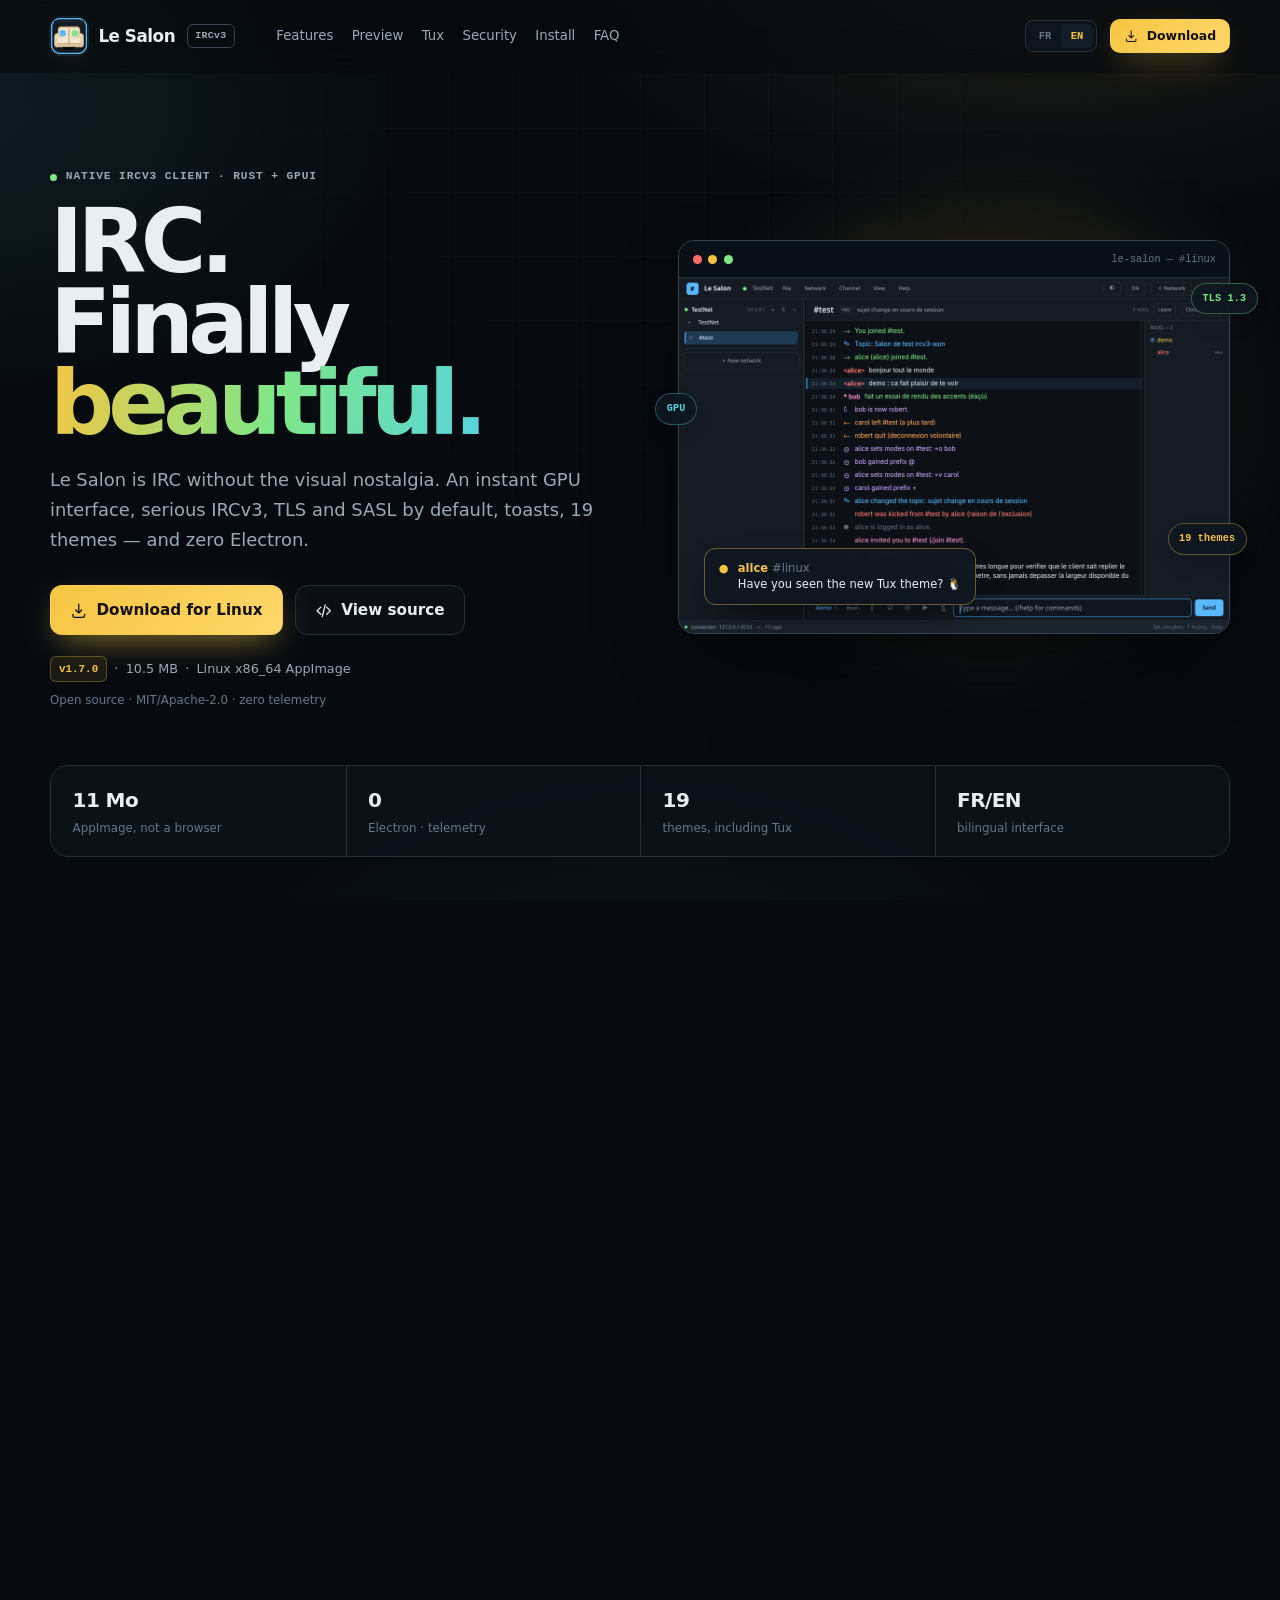
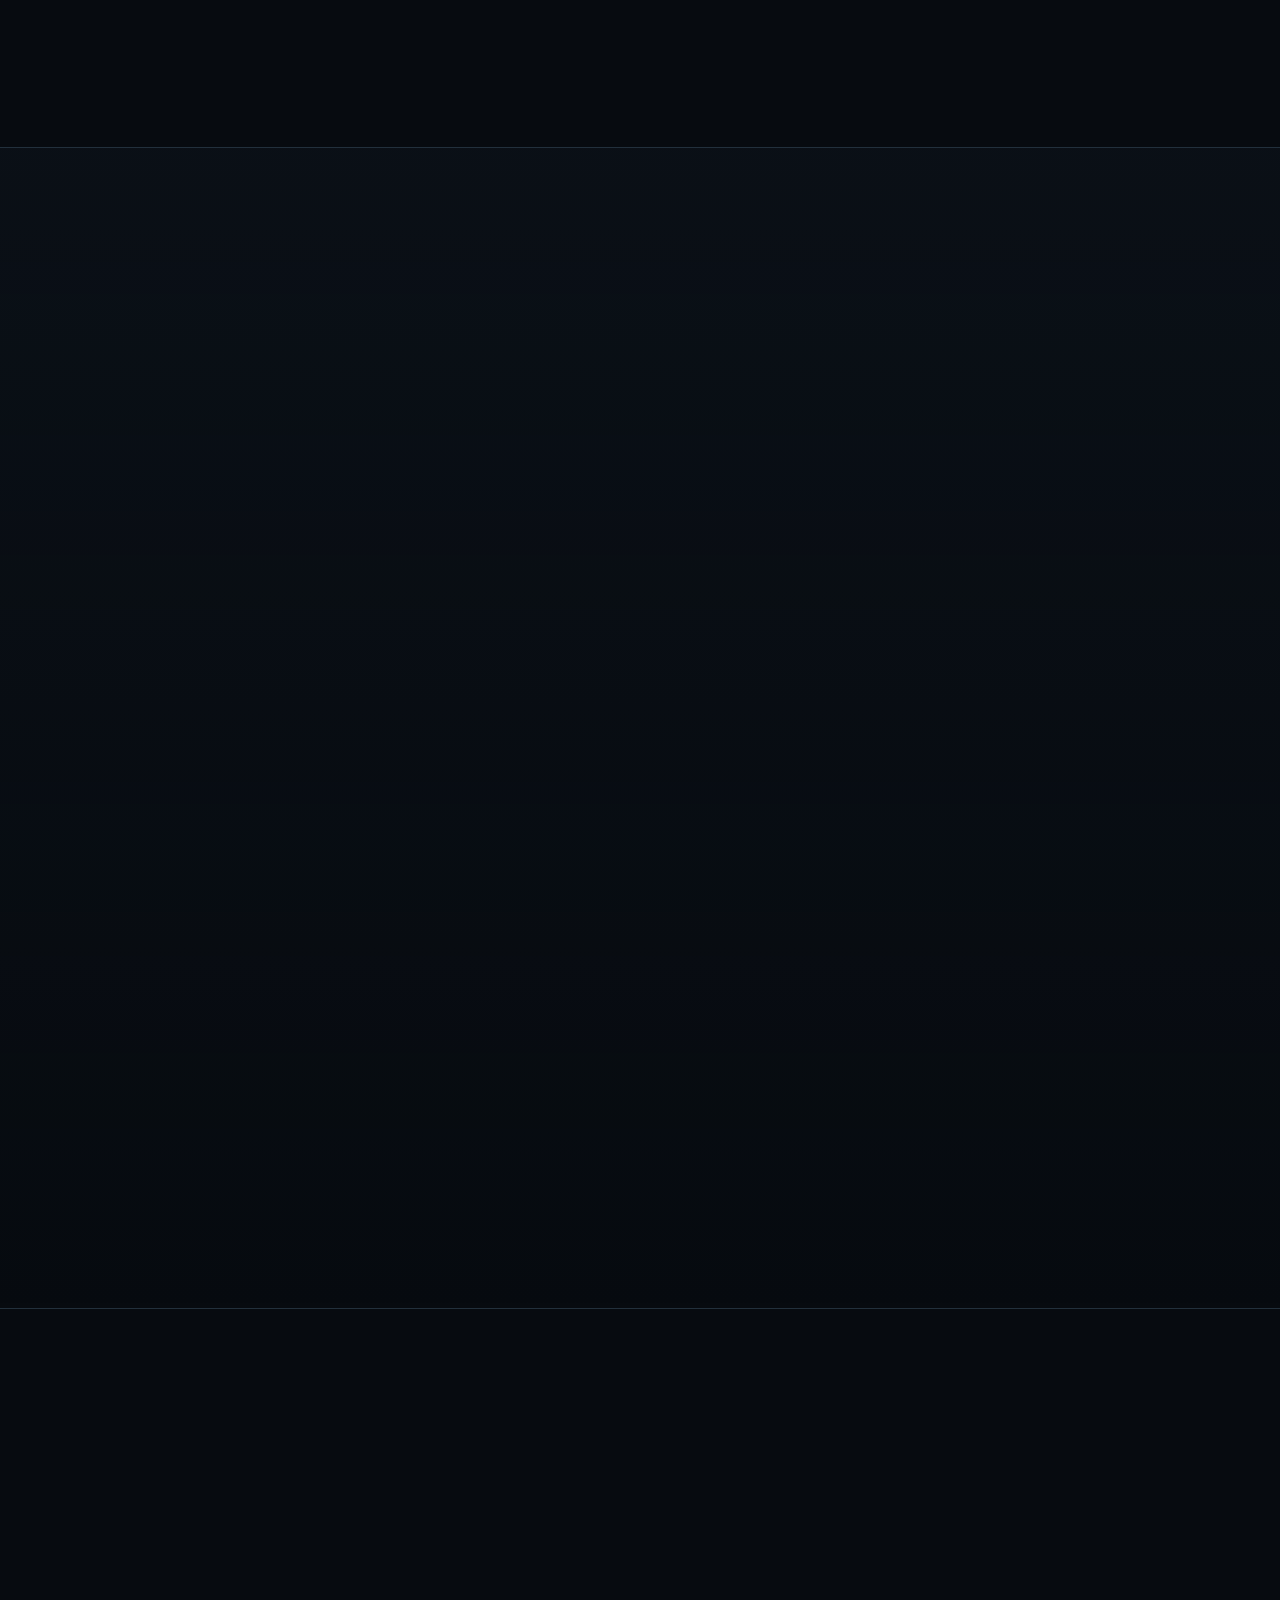
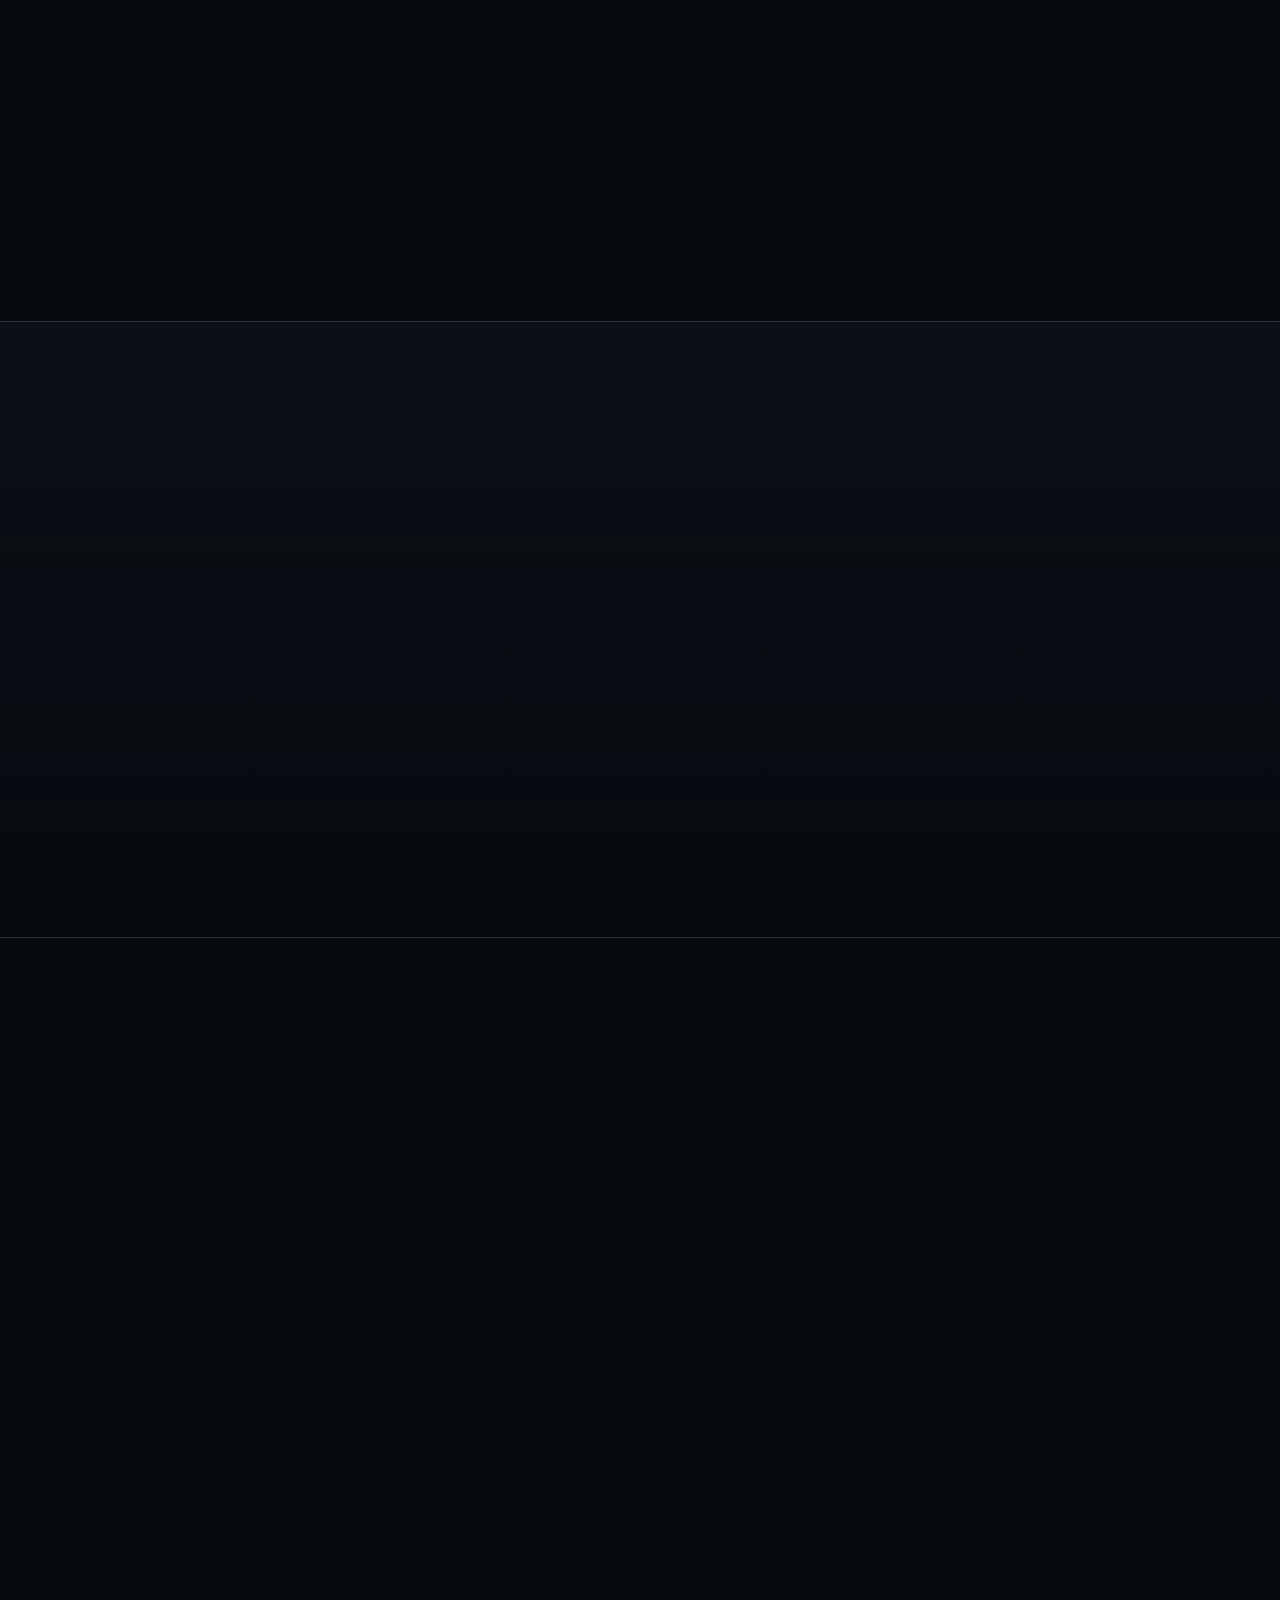
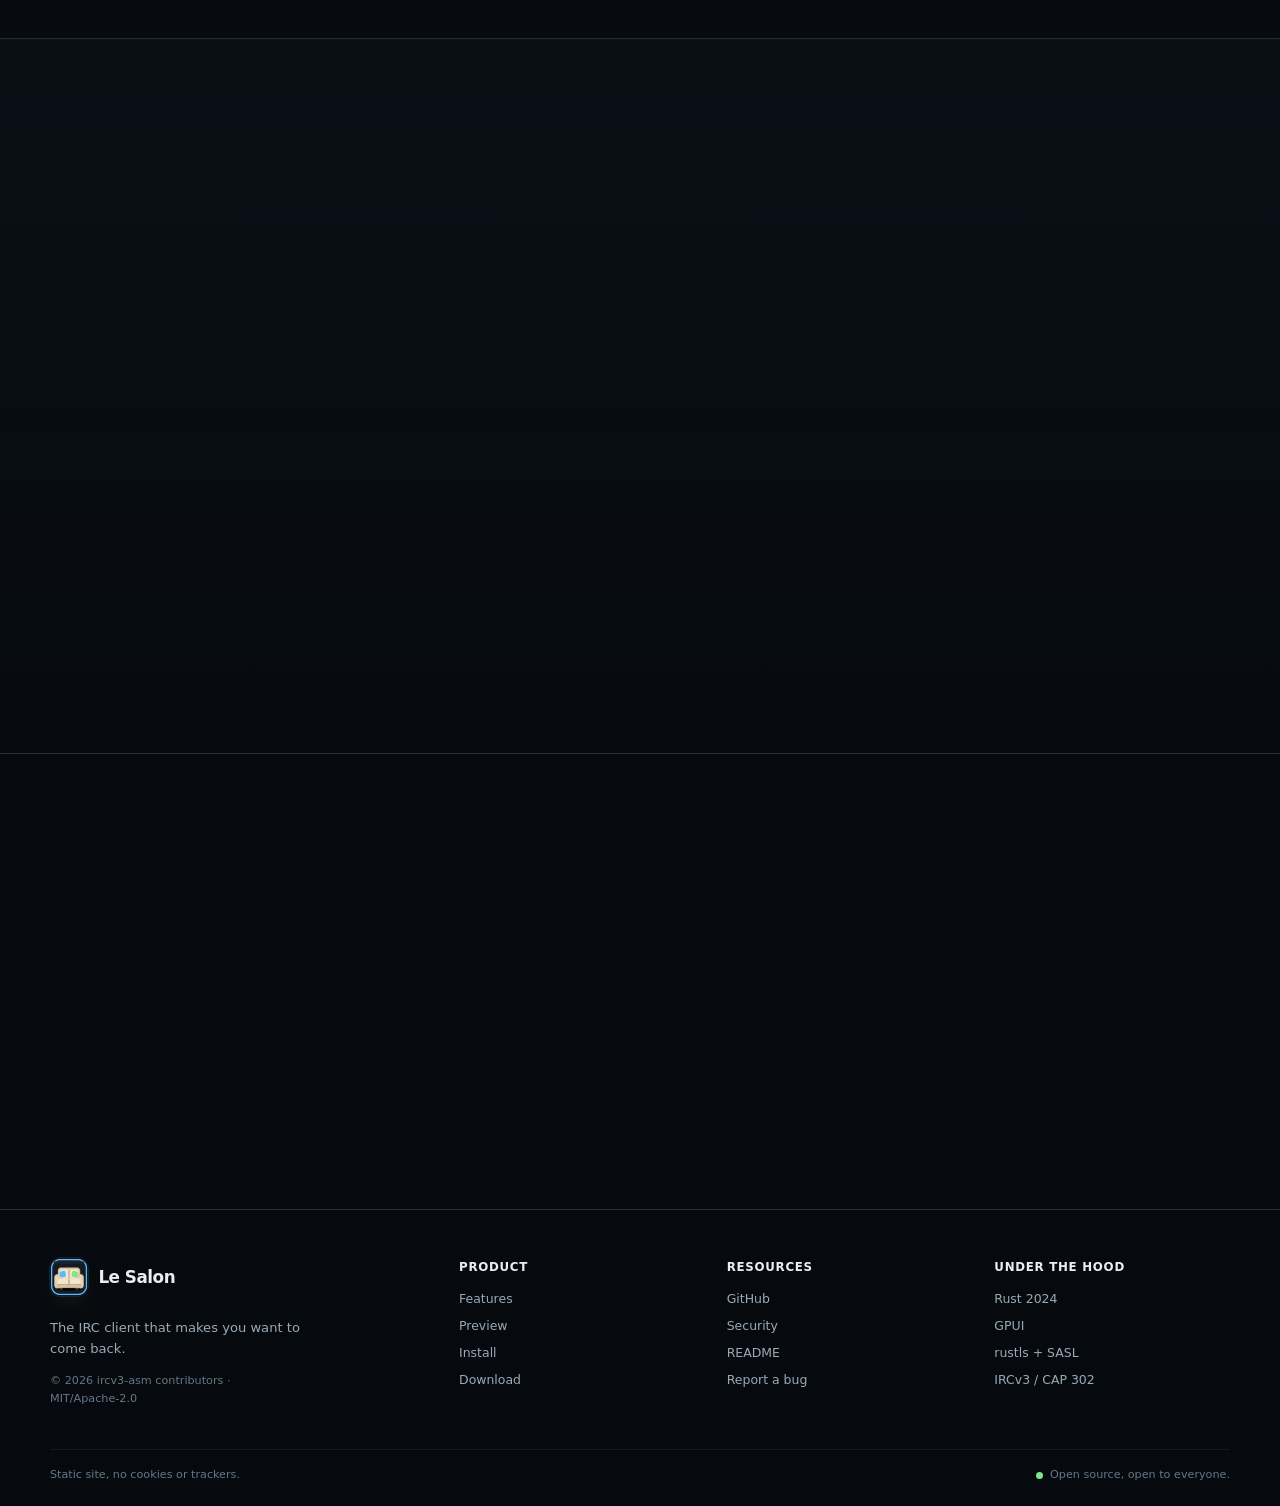
==== site/index.html @ b90cd480 "Site : politique de referrer stricte" ====
<!doctype html>
<html lang="fr" data-lang="fr">
<head>
  <meta charset="utf-8">
  <meta name="viewport" content="width=device-width, initial-scale=1">
  <meta http-equiv="Content-Security-Policy" content="default-src 'self'; img-src 'self' data:; style-src 'self'; script-src 'self'; connect-src 'self' https://api.github.com; font-src 'self'; object-src 'none'; base-uri 'self'; form-action 'none'; upgrade-insecure-requests">
  <title>Le Salon — IRC, enfin beau.</title>
  <meta name="description" content="Le Salon est un client IRCv3 natif, rapide et sécurisé : interface GPU, TLS, SASL, 19 thèmes, toasts, préférences et zéro télémétrie. Télécharge l'AppImage Linux.">
  <meta name="theme-color" content="#070b10">
  <meta name="color-scheme" content="dark">
  <meta name="referrer" content="strict-origin-when-cross-origin">
  <link rel="canonical" href="https://mrthp.github.io/Le-Salon/">
  <link rel="icon" type="image/png" href="assets/icon.png">
  <link rel="apple-touch-icon" href="assets/icon.png">

  <meta property="og:type" content="website">
  <meta property="og:url" content="https://mrthp.github.io/Le-Salon/">
  <meta property="og:title" content="Le Salon — IRC, enfin beau.">
  <meta property="og:description" content="Un client IRCv3 natif, rapide et sécurisé. Interface GPU, 19 thèmes, toasts, préférences. Linux &amp; macOS. Open source.">
  <meta property="og:image" content="https://mrthp.github.io/Le-Salon/assets/screenshot.png">
  <meta property="og:image:width" content="1180">
  <meta property="og:image:height" content="760">
  <meta name="twitter:card" content="summary_large_image">
  <meta name="twitter:title" content="Le Salon — IRC, enfin beau.">
  <meta name="twitter:description" content="Un client IRCv3 natif, rapide et sécurisé. Interface GPU, 19 thèmes, toasts, préférences. Open source.">
  <meta name="twitter:image" content="https://mrthp.github.io/Le-Salon/assets/screenshot.png">

  <link rel="stylesheet" href="assets/styles.css">
  <script src="assets/app.js" defer></script>
</head>
<body>
  <a class="skip-link" href="#main">
    <span class="lang-fr">Aller au contenu</span><span class="lang-en">Skip to content</span>
  </a>

  <svg class="svg-sprite" aria-hidden="true" focusable="false" xmlns="http://www.w3.org/2000/svg">
    <symbol id="i-download" viewBox="0 0 24 24"><path d="M12 3v12m0 0 4-4m-4 4-4-4M4 17v2a2 2 0 0 0 2 2h12a2 2 0 0 0 2-2v-2"/></symbol>
    <symbol id="i-bolt" viewBox="0 0 24 24"><path d="M13 2 4.5 13.5H11l-1 8.5 8.5-12H12l1-8Z"/></symbol>
    <symbol id="i-shield" viewBox="0 0 24 24"><path d="M12 3 20 6v6c0 4.8-3.4 8.1-8 9-4.6-.9-8-4.2-8-9V6l8-3Z"/><path d="m9 12 2 2 4-4"/></symbol>
    <symbol id="i-palette" viewBox="0 0 24 24"><path d="M12 3a9 9 0 1 0 0 18h1.2a2 2 0 0 0 0-4H12a2 2 0 0 1 0-4h4.5A4.5 4.5 0 0 0 21 8.5C21 5.5 17 3 12 3Z"/><circle cx="7.5" cy="10" r="1"/><circle cx="10" cy="7" r="1"/><circle cx="14.5" cy="7" r="1"/><circle cx="17" cy="10" r="1"/></symbol>
    <symbol id="i-bell" viewBox="0 0 24 24"><path d="M18 8a6 6 0 0 0-12 0c0 7-3 7-3 9h18c0-2-3-2-3-9ZM10 21h4"/></symbol>
    <symbol id="i-globe" viewBox="0 0 24 24"><circle cx="12" cy="12" r="9"/><path d="M3 12h18M12 3c2.4 2.5 3.6 5.5 3.6 9s-1.2 6.5-3.6 9c-2.4-2.5-3.6-5.5-3.6-9S9.6 5.5 12 3Z"/></symbol>
    <symbol id="i-clip" viewBox="0 0 24 24"><path d="m9 12 6-6a3 3 0 0 1 4 4l-8 8a5 5 0 0 1-7-7l8-8"/><path d="m8 14 6-6"/></symbol>
    <symbol id="i-calendar" viewBox="0 0 24 24"><rect x="3" y="5" width="18" height="16" rx="2"/><path d="M8 3v4M16 3v4M3 10h18M8 14h2M14 14h2M8 17h2M14 17h2"/></symbol>
    <symbol id="i-sliders" viewBox="0 0 24 24"><path d="M4 6h10M18 6h2M4 12h2M10 12h10M4 18h10M18 18h2"/><circle cx="16" cy="6" r="2"/><circle cx="8" cy="12" r="2"/><circle cx="16" cy="18" r="2"/></symbol>
    <symbol id="i-check" viewBox="0 0 24 24"><path d="m5 12 4 4 10-10"/></symbol>
    <symbol id="i-copy" viewBox="0 0 24 24"><rect x="8" y="8" width="12" height="12" rx="2"/><path d="M16 8V6a2 2 0 0 0-2-2H6a2 2 0 0 0-2 2v8a2 2 0 0 0 2 2h2"/></symbol>
    <symbol id="i-lock" viewBox="0 0 24 24"><rect x="5" y="11" width="14" height="10" rx="2"/><path d="M8 11V8a4 4 0 0 1 8 0v3"/></symbol>
    <symbol id="i-code" viewBox="0 0 24 24"><path d="m8 7-5 5 5 5M16 7l5 5-5 5M14 4l-4 16"/></symbol>
    <symbol id="i-arrow" viewBox="0 0 24 24"><path d="M5 12h14m0 0-6-6m6 6-6 6"/></symbol>
    <symbol id="i-alert" viewBox="0 0 24 24"><path d="M12 3 2.5 20h19L12 3Z"/><path d="M12 9v5M12 17h.01"/></symbol>
  </svg>

  <header class="site-header" id="site-header">
    <div class="container header-inner">
      <a class="brand" href="#top" aria-label="Le Salon">
        <img src="assets/icon.png" alt="" width="38" height="38">
        <span class="brand-name">Le Salon</span>
        <span class="brand-badge">IRCv3</span>
      </a>

      <nav class="nav" aria-label="Navigation">
        <a href="#features"><span class="lang-fr">Fonctionnalités</span><span class="lang-en">Features</span></a>
        <a href="#screenshots"><span class="lang-fr">Aperçu</span><span class="lang-en">Preview</span></a>
        <a href="#tux">Tux</a>
        <a href="#security"><span class="lang-fr">Sécurité</span><span class="lang-en">Security</span></a>
        <a href="#install"><span class="lang-fr">Installer</span><span class="lang-en">Install</span></a>
        <a href="#faq">FAQ</a>
      </nav>

      <div class="header-actions">
        <div class="lang-toggle" role="group" aria-label="Langue / Language">
          <button type="button" data-set-lang="fr" aria-pressed="true">FR</button>
          <button type="button" data-set-lang="en" aria-pressed="false">EN</button>
        </div>
        <a class="btn btn-primary btn-small" data-download href="https://github.com/MrTHP/Le-Salon/releases/latest" target="_blank" rel="noopener noreferrer">
          <svg class="icon" aria-hidden="true"><use href="#i-download"></use></svg>
          <span class="lang-fr">Télécharger</span><span class="lang-en">Download</span>
        </a>
      </div>
    </div>
  </header>

  <main id="main">
    <section class="hero" id="top">
      <div class="container hero-grid">
        <div class="hero-copy">
          <p class="eyebrow">
            <span class="pulse-dot" aria-hidden="true"></span>
            <span class="lang-fr">Client IRCv3 natif · Rust + GPUI</span>
            <span class="lang-en">Native IRCv3 client · Rust + GPUI</span>
          </p>

          <h1>
            <span class="lang-fr">IRC.<br>Enfin <span class="gradient-text">beau.</span></span>
            <span class="lang-en">IRC.<br>Finally <span class="gradient-text">beautiful.</span></span>
          </h1>

          <p class="lead">
            <span class="lang-fr">Le Salon, c'est ton IRC sans la nostalgie visuelle. Une interface GPU instantanée, IRCv3 sérieux, TLS et SASL par défaut, des toasts, 19 thèmes — et zéro Electron.</span>
            <span class="lang-en">Le Salon is IRC without the visual nostalgia. An instant GPU interface, serious IRCv3, TLS and SASL by default, toasts, 19 themes — and zero Electron.</span>
          </p>

          <div class="hero-actions">
            <a class="btn btn-primary btn-lg" data-download href="https://github.com/MrTHP/Le-Salon/releases/latest" target="_blank" rel="noopener noreferrer">
              <svg class="icon" aria-hidden="true"><use href="#i-download"></use></svg>
              <span class="lang-fr">Télécharger pour Linux</span>
              <span class="lang-en">Download for Linux</span>
            </a>
            <a class="btn btn-ghost btn-lg" href="https://github.com/MrTHP/Le-Salon" target="_blank" rel="noopener noreferrer">
              <svg class="icon" aria-hidden="true"><use href="#i-code"></use></svg>
              <span class="lang-fr">Voir le code</span><span class="lang-en">View source</span>
            </a>
          </div>

          <p class="hero-meta">
            <span class="version-chip" data-version>v1.7.0</span>
            <span aria-hidden="true">·</span>
            <span data-size>11 Mo</span>
            <span aria-hidden="true">·</span>
            <span class="lang-fr">AppImage Linux x86_64</span><span class="lang-en">Linux x86_64 AppImage</span>
          </p>
          <p class="hero-note">
            <span class="lang-fr">Open source · MIT/Apache-2.0 · zéro télémétrie</span>
            <span class="lang-en">Open source · MIT/Apache-2.0 · zero telemetry</span>
          </p>
        </div>

        <div class="hero-visual reveal">
          <div class="hero-glow" aria-hidden="true"></div>
          <div class="window">
            <div class="window-bar" aria-hidden="true">
              <span class="traffic red"></span>
              <span class="traffic yellow"></span>
              <span class="traffic green"></span>
              <span class="window-title">le-salon — #linux</span>
            </div>
            <img src="assets/screenshot.png" alt="Le Salon : journal IRC, liste des pseudos et barre de saisie" width="1180" height="760" fetchpriority="high">
            <div class="demo-toast" role="presentation">
              <span class="demo-toast-icon" aria-hidden="true">●</span>
              <div>
                <strong>alice <span class="demo-toast-channel">#linux</span></strong>
                <span class="lang-fr">Tu as vu le nouveau thème Tux ? 🐧</span>
                <span class="lang-en">Have you seen the new Tux theme? 🐧</span>
              </div>
            </div>
          </div>
          <span class="float-badge badge-tls">TLS 1.3</span>
          <span class="float-badge badge-gpu">GPU</span>
          <span class="float-badge badge-themes"><span class="lang-fr">19 thèmes</span><span class="lang-en">19 themes</span></span>
        </div>
      </div>
    </section>

    <section class="container stats reveal" aria-label="Chiffres clés">
      <div class="stat"><strong>11 Mo</strong><span class="lang-fr">AppImage, pas un navigateur</span><span class="lang-en">AppImage, not a browser</span></div>
      <div class="stat"><strong>0</strong><span class="lang-fr">Electron · télémétrie</span><span class="lang-en">Electron · telemetry</span></div>
      <div class="stat"><strong>19</strong><span class="lang-fr">thèmes, dont Tux</span><span class="lang-en">themes, including Tux</span></div>
      <div class="stat"><strong>FR/EN</strong><span class="lang-fr">interface bilingue</span><span class="lang-en">bilingual interface</span></div>
    </section>

    <section class="section" id="features">
      <div class="container">
        <div class="section-head reveal">
          <p class="eyebrow"><span class="lang-fr">Pourquoi Le Salon</span><span class="lang-en">Why Le Salon</span></p>
          <h2><span class="lang-fr">Pas juste un client.<br><span class="gradient-text">Un salon.</span></span><span class="lang-en">Not just a client.<br><span class="gradient-text">A living room.</span></span></h2>
          <p><span class="lang-fr">Tout ce qu'on attend d'un client IRC moderne, sans les compromis qui donnent envie de fermer l'onglet.</span><span class="lang-en">Everything you expect from a modern IRC client, without the compromises that make you close the tab.</span></p>
        </div>

        <div class="features">
          <article class="feature-card reveal">
            <div class="feature-icon tone-yellow"><svg class="icon" aria-hidden="true"><use href="#i-bolt"></use></svg></div>
            <h3><span class="lang-fr">Natif. Vraiment.</span><span class="lang-en">Native. Really.</span></h3>
            <p><span class="lang-fr">GPUI dessine l'interface sur GPU. Démarrage immédiat, 11 Mo, aucune webview à traîner.</span><span class="lang-en">GPUI draws the interface on the GPU. Instant startup, 11 MB, no webview to drag around.</span></p>
          </article>

          <article class="feature-card reveal">
            <div class="feature-icon tone-cyan"><svg class="icon" aria-hidden="true"><use href="#i-globe"></use></svg></div>
            <h3><span class="lang-fr">IRCv3, sans bricolage.</span><span class="lang-en">IRCv3, properly.</span></h3>
            <p><span class="lang-fr">CAP 302, SASL, server-time, chathistory, typing, multi-préfixes, plusieurs réseaux en parallèle.</span><span class="lang-en">CAP 302, SASL, server-time, chathistory, typing, multi-prefix, multiple networks at once.</span></p>
          </article>

          <article class="feature-card reveal feature-security">
            <div class="feature-icon tone-green"><svg class="icon" aria-hidden="true"><use href="#i-shield"></use></svg></div>
            <h3><span class="lang-fr">Sécurisé par défaut.</span><span class="lang-en">Secure by default.</span></h3>
            <p><span class="lang-fr">TLS + vérification du certificat, SASL bloqué sans TLS vérifié, secrets par réseau dans le trousseau.</span><span class="lang-en">TLS + certificate verification, SASL blocked without verified TLS, per-network secrets in the system keyring.</span></p>
          </article>

          <article class="feature-card reveal">
            <div class="feature-icon tone-pink"><svg class="icon" aria-hidden="true"><use href="#i-bell"></use></svg></div>
            <h3><span class="lang-fr">Des toasts qui préviennent.</span><span class="lang-en">Toasts that tell you.</span></h3>
            <p><span class="lang-fr">Un popup dans le coin pendant 2, 3 ou 5 secondes. Mentions et privés, ou tous les messages — au choix.</span><span class="lang-en">A corner popup for 2, 3 or 5 seconds. Mentions and DMs, or every message — your call.</span></p>
          </article>

          <article class="feature-card reveal">
            <div class="feature-icon tone-purple"><svg class="icon" aria-hidden="true"><use href="#i-palette"></use></svg></div>
            <h3><span class="lang-fr">19 thèmes, dont Tux.</span><span class="lang-en">19 themes, including Tux.</span></h3>
            <p><span class="lang-fr">Nuit, Océan, Forêt, Dracula, Nord, Gruvbox… et un thème Tux jaune bec / vert terminal.</span><span class="lang-en">Night, Ocean, Forest, Dracula, Nord, Gruvbox… and a Tux theme in beak yellow and terminal green.</span></p>
          </article>

          <article class="feature-card reveal">
            <div class="feature-icon tone-yellow"><svg class="icon" aria-hidden="true"><use href="#i-sliders"></use></svg></div>
            <h3><span class="lang-fr">Une vraie fenêtre Préférences.</span><span class="lang-en">A real Preferences window.</span></h3>
            <p><span class="lang-fr">Thème, langue, notifications, toasts, uploads. `Ctrl+P`, menu Fichier ou tray.</span><span class="lang-en">Theme, language, notifications, toasts, uploads. `Ctrl+P`, File menu or tray.</span></p>
          </article>

          <article class="feature-card reveal">
            <div class="feature-icon tone-cyan"><svg class="icon" aria-hidden="true"><use href="#i-clip"></use></svg></div>
            <h3><span class="lang-fr">Fichiers, DCC, planning.</span><span class="lang-en">Files, DCC, scheduling.</span></h3>
            <p><span class="lang-fr">DCC SEND, upload litterbox avec confirmation, messages planifiés et emojis cherchables.</span><span class="lang-en">DCC SEND, litterbox upload with confirmation, scheduled messages and searchable emojis.</span></p>
          </article>

          <article class="feature-card reveal">
            <div class="feature-icon tone-green"><svg class="icon" aria-hidden="true"><use href="#i-globe"></use></svg></div>
            <h3><span class="lang-fr">Bilingue, comme toi.</span><span class="lang-en">Bilingual, like you.</span></h3>
            <p><span class="lang-fr">Détection automatique FR/EN, bascule instantanée, messages locaux et menus traduits.</span><span class="lang-en">Automatic FR/EN detection, instant switch, translated local messages and menus.</span></p>
          </article>
        </div>
      </div>
    </section>

    <section class="section section-alt" id="screenshots">
      <div class="container">
        <div class="section-head reveal">
          <p class="eyebrow"><span class="lang-fr">Aperçu</span><span class="lang-en">Preview</span></p>
          <h2><span class="lang-fr">Le genre d'interface<br><span class="gradient-text">qu'on garde ouverte.</span></span><span class="lang-en">The kind of interface<br><span class="gradient-text">you leave open.</span></span></h2>
          <p><span class="lang-fr">Journal coloré, pseudos lisibles, liste des salons instantanée. Pas de surcharge, pas de chrome inutile.</span><span class="lang-en">Colored log, readable nicknames, instant channel list. No clutter, no useless chrome.</span></p>
        </div>

        <div class="shots">
          <figure class="shot reveal">
            <div class="shot-frame">
              <img src="assets/screenshot.png" alt="Le Salon : journal IRC avec pseudos colorés et barre de saisie" width="1180" height="760">
            </div>
            <figcaption>
              <strong><span class="lang-fr">Le journal</span><span class="lang-en">The log</span></strong>
              <span><span class="lang-fr">Formatage mIRC, mentions, sujets, modes et statut TLS.</span><span class="lang-en">mIRC formatting, mentions, topics, modes and TLS status.</span></span>
            </figcaption>
          </figure>

          <figure class="shot reveal">
            <div class="shot-frame">
              <img src="assets/channel-list.png" alt="Le Salon : fenêtre de liste des salons avec recherche" width="860" height="620">
            </div>
            <figcaption>
              <strong><span class="lang-fr">La liste des salons</span><span class="lang-en">Channel list</span></strong>
              <span><span class="lang-fr">Recherche nom/sujet, population, double-clic pour rejoindre.</span><span class="lang-en">Name/topic search, population, double-click to join.</span></span>
            </figcaption>
          </figure>
        </div>

        <div class="spotlight-grid">
          <div class="spotlight-card reveal">
            <div class="spotlight-toast" aria-hidden="true">
              <span class="demo-toast-icon">●</span>
              <div><strong>alice</strong><span class="lang-fr">Message privé · il y a 2 s</span><span class="lang-en">Private message · 2s ago</span></div>
            </div>
            <div>
              <p class="eyebrow"><span class="lang-fr">Nouveau en 1.7</span><span class="lang-en">New in 1.7</span></p>
              <h3><span class="lang-fr">Toasts discrets, contenu net.</span><span class="lang-en">Discreet toasts, clean content.</span></h3>
              <p><span class="lang-fr">Le contenu est nettoyé avant affichage, la file est bornée, et tout se désactive en un clic.</span><span class="lang-en">Content is sanitized before display, the queue is bounded, and one click disables it all.</span></p>
            </div>
          </div>

          <div class="spotlight-card reveal">
            <div class="mini-prefs" aria-hidden="true">
              <div class="mini-prefs-head"><span>Préférences</span><span class="mini-close">✕</span></div>
              <div class="mini-row"><span>Thème</span><span class="mini-swatches"><i></i><i></i><i></i><i></i></span></div>
              <div class="mini-row"><span>Toasts</span><span class="mini-toggle on"></span></div>
              <div class="mini-row"><span>Durée</span><span class="mini-pill">3 s</span></div>
              <div class="mini-row"><span>Uploads</span><span class="mini-toggle on"></span></div>
            </div>
            <div>
              <p class="eyebrow"><span class="lang-fr">Contrôle total</span><span class="lang-en">Full control</span></p>
              <h3><span class="lang-fr">Préférences, sans fouiller.</span><span class="lang-en">Preferences, without digging.</span></h3>
              <p><span class="lang-fr">Une fenêtre dédiée : thème, langue, notifications, toasts, durée, confirmation d'upload.</span><span class="lang-en">A dedicated window: theme, language, notifications, toasts, duration, upload confirmation.</span></p>
            </div>
          </div>
        </div>
      </div>
    </section>

    <section class="section" id="tux">
      <div class="container tux-grid">
        <div class="tux-copy reveal">
          <p class="eyebrow"><span class="lang-fr">Nouveau thème</span><span class="lang-en">New theme</span></p>
          <h2><span class="lang-fr">Un thème pour les gens<br><span class="gradient-text">qui vivent dans un terminal.</span></span><span class="lang-en">A theme for people<br><span class="gradient-text">who live in a terminal.</span></span></h2>
          <p><span class="lang-fr">Tux mélange le noir profond, le jaune du bec, le vert du terminal et un cyan discret. Le genre de palette qui donne envie de laisser Le Salon ouvert toute la journée.</span><span class="lang-en">Tux blends deep black, beak yellow, terminal green and a quiet cyan. The kind of palette that makes you want to leave Le Salon open all day.</span></p>

          <div class="swatches" aria-label="Palette Tux">
            <span class="swatch swatch-bg"></span>
            <span class="swatch swatch-panel"></span>
            <span class="swatch swatch-yellow"></span>
            <span class="swatch swatch-green"></span>
            <span class="swatch swatch-cyan"></span>
            <span class="swatch swatch-pink"></span>
          </div>

          <a class="text-link" href="https://github.com/MrTHP/Le-Salon/releases/latest" target="_blank" rel="noopener noreferrer">
            <span class="lang-fr">Essayer Le Salon</span><span class="lang-en">Try Le Salon</span>
            <svg class="icon" aria-hidden="true"><use href="#i-arrow"></use></svg>
          </a>
        </div>

        <div class="terminal-wrap reveal">
          <div class="terminal">
            <div class="terminal-bar" aria-hidden="true">
              <span class="traffic red"></span>
              <span class="traffic yellow"></span>
              <span class="traffic green"></span>
              <span class="terminal-title">tux@le-salon:~</span>
            </div>
            <div class="terminal-body" aria-hidden="true">
              <p><span class="prompt">$</span> whoami</p>
              <p class="out">tux</p>
              <p><span class="prompt">$</span> le-salon --theme tux</p>
              <p class="ok">✓ 19 palettes chargées</p>
              <p class="ok">✓ TLS + SASL prêts</p>
              <p class="ok">✓ toasts activés</p>
              <p><span class="prompt">$</span> <span class="cursor"></span></p>
            </div>
          </div>
          <div class="terminal-caption">
            <span class="lang-fr">Une palette, pas un skin.</span>
            <span class="lang-en">A palette, not a skin.</span>
          </div>
        </div>
      </div>
    </section>

    <section class="section section-alt" id="security">
      <div class="container">
        <div class="security-card reveal">
          <div class="security-copy">
            <p class="eyebrow"><span class="lang-fr">Sécurité</span><span class="lang-en">Security</span></p>
            <h2><span class="lang-fr">La sécurité n'est pas<br><span class="gradient-text">une option dans un menu.</span></span><span class="lang-en">Security is not<br><span class="gradient-text">a menu option.</span></span></h2>
            <p><span class="lang-fr">Les protections essentielles sont actives par défaut. Les réglages dangereux sont visibles, expliqués, et ne se cachent pas.</span><span class="lang-en">Essential protections are on by default. Dangerous settings are visible, explained, and never hidden.</span></p>
            <div class="security-pills">
              <span class="pill"><svg class="icon" aria-hidden="true"><use href="#i-lock"></use></svg> TLS + vérif.</span>
              <span class="pill"><svg class="icon" aria-hidden="true"><use href="#i-shield"></use></svg> SASL verrouillé</span>
              <span class="pill"><svg class="icon" aria-hidden="true"><use href="#i-check"></use></svg> 0600 / 0700</span>
            </div>
            <a class="text-link" href="https://github.com/MrTHP/Le-Salon/blob/main/SECURITY.md" target="_blank" rel="noopener noreferrer">
              <span class="lang-fr">Lire SECURITY.md</span><span class="lang-en">Read SECURITY.md</span>
              <svg class="icon" aria-hidden="true"><use href="#i-arrow"></use></svg>
            </a>
          </div>

          <ul class="security-list">
            <li><svg class="icon check" aria-hidden="true"><use href="#i-check"></use></svg><span><strong><span class="lang-fr">TLS rustls</span><span class="lang-en">rustls TLS</span></strong><span class="lang-fr">Vérification du certificat activée par défaut.</span><span class="lang-en">Certificate verification enabled by default.</span></span></li>
            <li><svg class="icon check" aria-hidden="true"><use href="#i-check"></use></svg><span><strong><span class="lang-fr">SASL exigeant</span><span class="lang-en">Strict SASL</span></strong><span class="lang-fr">Pas de SASL sans TLS vérifié. Le mot de passe ne part jamais en clair.</span><span class="lang-en">No SASL without verified TLS. The password never leaves in clear text.</span></span></li>
            <li><svg class="icon check" aria-hidden="true"><use href="#i-check"></use></svg><span><strong><span class="lang-fr">Secrets par réseau</span><span class="lang-en">Per-network secrets</span></strong><span class="lang-fr">Trousseau système, indexé par (hôte, compte), repli 0600.</span><span class="lang-en">System keyring, indexed by (host, account), 0600 fallback.</span></span></li>
            <li><svg class="icon check" aria-hidden="true"><use href="#i-check"></use></svg><span><strong><span class="lang-fr">Zéro télémétrie</span><span class="lang-en">Zero telemetry</span></strong><span class="lang-fr">Pas de trackers, pas de requêtes cachées. Le site non plus.</span><span class="lang-en">No trackers, no hidden requests. Neither does this site.</span></span></li>
            <li><svg class="icon check" aria-hidden="true"><use href="#i-check"></use></svg><span><strong><span class="lang-fr">Audité en CI</span><span class="lang-en">Audited in CI</span></strong><span class="lang-fr">cargo audit et fmt à chaque build.</span><span class="lang-en">cargo audit and fmt on every build.</span></span></li>
            <li><svg class="icon check" aria-hidden="true"><use href="#i-check"></use></svg><span><strong><span class="lang-fr">Rust safe</span><span class="lang-en">Safe Rust</span></strong><span class="lang-fr">Pas de FFI maison, pas de shell avec des données IRC.</span><span class="lang-en">No custom FFI, no shell with IRC data.</span></span></li>
          </ul>
        </div>
      </div>
    </section>

    <section class="section" id="install">
      <div class="container">
        <div class="install-card reveal">
          <div class="install-copy">
            <p class="eyebrow"><span class="lang-fr">Installation</span><span class="lang-en">Install</span></p>
            <h2><span class="lang-fr">Trois commandes.<br><span class="gradient-text">Pas d'installateur.</span></span><span class="lang-en">Three commands.<br><span class="gradient-text">No installer.</span></span></h2>
            <p><span class="lang-fr">Télécharge l'AppImage, rends-la exécutable, lance-la. C'est tout. Pas de compte, pas de daemon, pas de dossier caché.</span><span class="lang-en">Download the AppImage, make it executable, run it. That's it. No account, no daemon, no hidden folder.</span></p>

            <div class="install-actions">
              <a class="btn btn-primary btn-lg" data-download href="https://github.com/MrTHP/Le-Salon/releases/latest" target="_blank" rel="noopener noreferrer">
                <svg class="icon" aria-hidden="true"><use href="#i-download"></use></svg>
                <span class="lang-fr">Télécharger l'AppImage</span><span class="lang-en">Download the AppImage</span>
              </a>
              <a class="btn btn-ghost" href="https://github.com/MrTHP/Le-Salon/actions/workflows/build.yml" target="_blank" rel="noopener noreferrer">
                <span class="lang-fr">Build macOS</span><span class="lang-en">macOS build</span>
              </a>
            </div>

            <p class="install-meta">
              <span class="lang-fr">Linux x86_64</span><span class="lang-en">Linux x86_64</span>
              · <span data-size>11 Mo</span>
              · <span data-version>v1.7.0</span>
            </p>

            <div class="sha-block">
              <span class="sha-label">SHA-256</span>
              <code data-sha>f664841263fe9054dd90f6d364825af1631265e423cc82c706e2ce8614767a6a</code>
            </div>
          </div>

          <div class="install-terminal">
            <div class="codebox">
              <div class="codebox-head">
                <span class="terminal-title">terminal</span>
                <button class="copy-btn" type="button" data-copy="install-command" aria-label="Copier les commandes">
                  <svg class="icon" aria-hidden="true"><use href="#i-copy"></use></svg>
                  <span class="lang-fr">Copier</span><span class="lang-en">Copy</span>
                </button>
              </div>
              <pre><code id="install-command" data-command>chmod +x Le-Salon-1.7.0-x86_64.AppImage
./Le-Salon-1.7.0-x86_64.AppImage</code></pre>
            </div>
            <p class="code-note">
              <svg class="icon" aria-hidden="true"><use href="#i-alert"></use></svg>
              <span class="lang-fr">Vérifie le SHA-256 ci-contre et télécharge uniquement depuis la page officielle des releases.</span>
              <span class="lang-en">Check the SHA-256 and only download from the official releases page.</span>
            </p>
          </div>
        </div>
      </div>
    </section>

    <section class="section section-alt" id="faq">
      <div class="container faq-wrap">
        <div class="section-head reveal">
          <p class="eyebrow">FAQ</p>
          <h2><span class="lang-fr">Les questions<br><span class="gradient-text">qu'on nous pose.</span></span><span class="lang-en">Questions<br><span class="gradient-text">we get asked.</span></span></h2>
        </div>

        <div class="faq-list">
          <details class="reveal">
            <summary><span class="lang-fr">Le Salon est-il gratuit ?</span><span class="lang-en">Is Le Salon free?</span></summary>
            <p><span class="lang-fr">Oui. Le code est sous licence MIT ou Apache-2.0. Pas de compte, pas d'abonnement, pas de version « pro » cachée.</span><span class="lang-en">Yes. The code is MIT or Apache-2.0 licensed. No account, no subscription, no hidden “pro” tier.</span></p>
          </details>
          <details class="reveal">
            <summary><span class="lang-fr">Ça marche sous Windows ?</span><span class="lang-en">Does it work on Windows?</span></summary>
            <p><span class="lang-fr">Le développement et les tests ciblent Linux et macOS. Windows n'est pas testé ; le cœur Rust est portable mais l'interface GPUI demande encore du travail côté Windows.</span><span class="lang-en">Development and testing target Linux and macOS. Windows is not tested; the Rust core is portable but the GPUI interface still needs work on Windows.</span></p>
          </details>
          <details class="reveal">
            <summary><span class="lang-fr">Où sont stockés mes mots de passe ?</span><span class="lang-en">Where are my passwords stored?</span></summary>
            <p><span class="lang-fr">Dans le trousseau système (Secret Service, Keychain, Credential Manager), par couple hôte/compte. Sans trousseau disponible, repli dans <code>config.toml</code> en 0600, dans un dossier 0700.</span><span class="lang-en">In the system keyring (Secret Service, Keychain, Credential Manager), per host/account. Without a keyring, a 0600 <code>config.toml</code> fallback inside a 0700 directory.</span></p>
          </details>
          <details class="reveal">
            <summary><span class="lang-fr">Pourquoi une AppImage et pas un paquet ?</span><span class="lang-en">Why an AppImage instead of a package?</span></summary>
            <p><span class="lang-fr">L'AppImage est auto-portante et se lance sans installation. Les paquets distro pourront venir plus tard ; en attendant, tu peux aussi compiler avec Cargo.</span><span class="lang-en">The AppImage is self-contained and runs without installation. Distro packages may come later; meanwhile you can also build with Cargo.</span></p>
          </details>
          <details class="reveal">
            <summary><span class="lang-fr">Est-ce que Le Salon corrige les failles du serveur IRC ?</span><span class="lang-en">Does Le Salon fix IRC server vulnerabilities?</span></summary>
            <p><span class="lang-fr">Non : les CVE d'UnrealIRCd ou d'autres serveurs concernent le serveur, pas le client. Le Salon peut te déconnecter si le serveur tombe, mais ne peut pas exécuter de code à sa place. Utilise un serveur à jour et, pour ton IP, un bouncer ou un VPN.</span><span class="lang-en">No: UnrealIRCd and other server CVEs concern the server, not the client. Le Salon may disconnect if the server falls over, but it cannot execute code on its behalf. Use an up-to-date server and, for your IP, a bouncer or VPN.</span></p>
          </details>
        </div>
      </div>
    </section>

    <section class="section cta-section">
      <div class="container">
        <div class="cta-card reveal">
          <div>
            <p class="eyebrow"><span class="lang-fr">Prêt à revenir ?</span><span class="lang-en">Ready to come back?</span></p>
            <h2><span class="lang-fr">Ton prochain salon<br><span class="gradient-text">t'attend.</span></span><span class="lang-en">Your next living room<br><span class="gradient-text">is waiting.</span></span></h2>
            <p><span class="lang-fr">IRC n'a pas besoin d'être vieux jeu. Il a juste besoin d'un meilleur salon.</span><span class="lang-en">IRC doesn't have to feel old. It just needs a better living room.</span></p>
          </div>
          <div class="cta-actions">
            <a class="btn btn-primary btn-lg" data-download href="https://github.com/MrTHP/Le-Salon/releases/latest" target="_blank" rel="noopener noreferrer">
              <svg class="icon" aria-hidden="true"><use href="#i-download"></use></svg>
              <span class="lang-fr">Télécharger Le Salon</span><span class="lang-en">Download Le Salon</span>
            </a>
            <a class="btn btn-ghost" href="https://github.com/MrTHP/Le-Salon" target="_blank" rel="noopener noreferrer">
              <svg class="icon" aria-hidden="true"><use href="#i-code"></use></svg>
              GitHub
            </a>
          </div>
        </div>
      </div>
    </section>
  </main>

  <footer class="site-footer">
    <div class="container footer-grid">
      <div class="footer-brand">
        <a class="brand" href="#top" aria-label="Le Salon">
          <img src="assets/icon.png" alt="" width="42" height="42">
          <span class="brand-name">Le Salon</span>
        </a>
        <p><span class="lang-fr">Le client IRC qui donne envie de revenir.</span><span class="lang-en">The IRC client that makes you want to come back.</span></p>
        <p class="footer-fine">© <span data-year>2026</span> ircv3-asm contributors · MIT/Apache-2.0</p>
      </div>

      <div class="footer-col">
        <h3><span class="lang-fr">Produit</span><span class="lang-en">Product</span></h3>
        <a href="#features"><span class="lang-fr">Fonctionnalités</span><span class="lang-en">Features</span></a>
        <a href="#screenshots"><span class="lang-fr">Aperçu</span><span class="lang-en">Preview</span></a>
        <a href="#install"><span class="lang-fr">Installer</span><span class="lang-en">Install</span></a>
        <a href="https://github.com/MrTHP/Le-Salon/releases/latest" target="_blank" rel="noopener noreferrer"><span class="lang-fr">Télécharger</span><span class="lang-en">Download</span></a>
      </div>

      <div class="footer-col">
        <h3><span class="lang-fr">Ressources</span><span class="lang-en">Resources</span></h3>
        <a href="https://github.com/MrTHP/Le-Salon" target="_blank" rel="noopener noreferrer">GitHub</a>
        <a href="https://github.com/MrTHP/Le-Salon/blob/main/SECURITY.md" target="_blank" rel="noopener noreferrer"><span class="lang-fr">Sécurité</span><span class="lang-en">Security</span></a>
        <a href="https://github.com/MrTHP/Le-Salon/blob/main/README.md" target="_blank" rel="noopener noreferrer">README</a>
        <a href="https://github.com/MrTHP/Le-Salon/issues" target="_blank" rel="noopener noreferrer"><span class="lang-fr">Signaler un bug</span><span class="lang-en">Report a bug</span></a>
      </div>

      <div class="footer-col">
        <h3><span class="lang-fr">Technique</span><span class="lang-en">Under the hood</span></h3>
        <span>Rust 2024</span>
        <span>GPUI</span>
        <span>rustls + SASL</span>
        <span>IRCv3 / CAP 302</span>
      </div>
    </div>
    <div class="container footer-bottom">
      <span><span class="lang-fr">Site statique, sans cookies ni traqueurs.</span><span class="lang-en">Static site, no cookies or trackers.</span></span>
      <span class="footer-status"><span class="pulse-dot" aria-hidden="true"></span><span class="lang-fr">Open source, ouvert à tous.</span><span class="lang-en">Open source, open to everyone.</span></span>
    </div>
  </footer>
</body>
</html>
---- site/assets/styles.css ----
/* Le Salon — landing page
   Palette Tux : noir profond, jaune bec, vert terminal, cyan discret. */

:root {
  --bg: #070b10;
  --bg-soft: #0a1017;
  --panel: #0f1720;
  --panel-2: #131d27;
  --input: #0b1219;
  --border: #22303c;
  --border-strong: #334657;
  --text: #e8eef4;
  --muted: #9aa9b7;
  --faint: #657787;
  --accent: #f5c542;
  --accent-2: #ffd76a;
  --green: #7ee787;
  --cyan: #56d4dd;
  --pink: #ff9bce;
  --purple: #c9a0ff;
  --red: #ff6b6b;
  --on-accent: #151006;
  --radius: 18px;
  --max: 1180px;
  --header: 72px;
  --shadow: 0 30px 80px -30px rgba(0, 0, 0, 0.9);
  --mono: "JetBrains Mono", "Iosevka", "SFMono-Regular", Consolas, "Liberation Mono", monospace;
  --sans: "Noto Sans", "Inter", system-ui, -apple-system, BlinkMacSystemFont, "Segoe UI", sans-serif;
}

*,
*::before,
*::after {
  box-sizing: border-box;
}

html {
  scroll-behavior: smooth;
  scroll-padding-top: calc(var(--header) + 24px);
  -webkit-text-size-adjust: 100%;
}

body {
  margin: 0;
  min-height: 100vh;
  background: var(--bg);
  color: var(--text);
  font-family: var(--sans);
  font-size: 16px;
  line-height: 1.6;
  overflow-x: hidden;
}

body::before {
  content: "";
  position: fixed;
  inset: 0;
  z-index: -2;
  pointer-events: none;
  background:
    radial-gradient(900px 520px at 82% -10%, rgba(245, 197, 66, 0.11), transparent 60%),
    radial-gradient(760px 460px at -5% 12%, rgba(86, 212, 221, 0.09), transparent 62%),
    radial-gradient(700px 500px at 50% 120%, rgba(126, 231, 135, 0.05), transparent 65%),
    var(--bg);
}

body::after {
  content: "";
  position: fixed;
  inset: 0;
  z-index: -1;
  pointer-events: none;
  background-image:
    linear-gradient(rgba(255, 255, 255, 0.024) 1px, transparent 1px),
    linear-gradient(90deg, rgba(255, 255, 255, 0.024) 1px, transparent 1px);
  background-size: 64px 64px;
  mask-image: radial-gradient(ellipse at 50% 0%, #000 0%, transparent 72%);
  -webkit-mask-image: radial-gradient(ellipse at 50% 0%, #000 0%, transparent 72%);
}

::selection {
  background: rgba(245, 197, 66, 0.28);
  color: #fff7dc;
}

a {
  color: inherit;
  text-decoration: none;
}

img {
  max-width: 100%;
}

button {
  font: inherit;
}

svg {
  display: block;
}

.svg-sprite {
  position: absolute;
  width: 0;
  height: 0;
  overflow: hidden;
}

.icon {
  width: 1.1em;
  height: 1.1em;
  flex: none;
  fill: none;
  stroke: currentColor;
  stroke-width: 1.8;
  stroke-linecap: round;
  stroke-linejoin: round;
}

.container {
  width: min(var(--max), calc(100% - 40px));
  margin-inline: auto;
}

.skip-link {
  position: fixed;
  top: 10px;
  left: 10px;
  z-index: 100;
  padding: 0.7rem 1rem;
  border-radius: 10px;
  background: var(--accent);
  color: var(--on-accent);
  font-weight: 700;
  transform: translateY(-150%);
  transition: transform 0.2s ease;
}

.skip-link:focus {
  transform: none;
}

[data-lang="fr"] .lang-en,
[data-lang="en"] .lang-fr {
  display: none !important;
}

/* ---------------------------------- header --------------------------------- */

.site-header {
  position: sticky;
  top: 0;
  z-index: 50;
  border-bottom: 1px solid transparent;
  background: rgba(7, 11, 16, 0.62);
  backdrop-filter: blur(18px);
  -webkit-backdrop-filter: blur(18px);
  transition: background 0.25s ease, border-color 0.25s ease;
}

.site-header.scrolled {
  background: rgba(7, 11, 16, 0.9);
  border-bottom-color: var(--border);
}

.header-inner {
  height: var(--header);
  display: flex;
  align-items: center;
  gap: 1.4rem;
}

.brand {
  display: inline-flex;
  align-items: center;
  gap: 0.65rem;
  flex: none;
  font-weight: 750;
  letter-spacing: -0.03em;
}

.brand img {
  width: 38px;
  height: 38px;
  border-radius: 11px;
  box-shadow: 0 0 0 1px rgba(255, 255, 255, 0.08), 0 10px 30px -12px rgba(245, 197, 66, 0.35);
}

.brand-name {
  font-size: 1.05rem;
}

.brand-badge {
  margin-left: 0.1rem;
  padding: 0.22rem 0.45rem;
  border: 1px solid var(--border-strong);
  border-radius: 6px;
  color: var(--muted);
  font-family: var(--mono);
  font-size: 0.62rem;
  font-weight: 600;
  letter-spacing: 0.03em;
}

.nav {
  display: flex;
  align-items: center;
  gap: 1.15rem;
  margin-left: 1.2rem;
}

.nav a {
  position: relative;
  padding: 0.35rem 0;
  color: var(--muted);
  font-size: 0.83rem;
  transition: color 0.2s ease;
}

.nav a::after {
  content: "";
  position: absolute;
  left: 0;
  right: 0;
  bottom: 0;
  height: 1px;
  background: var(--accent);
  transform: scaleX(0);
  transform-origin: left;
  transition: transform 0.2s ease;
}

.nav a:hover,
.nav a:focus-visible {
  color: var(--text);
}

.nav a:hover::after,
.nav a:focus-visible::after {
  transform: scaleX(1);
}

.header-actions {
  margin-left: auto;
  display: flex;
  align-items: center;
  gap: 0.8rem;
}

.lang-toggle {
  display: inline-flex;
  align-items: center;
  padding: 0.18rem;
  border: 1px solid var(--border);
  border-radius: 8px;
  background: rgba(15, 23, 32, 0.7);
}

.lang-toggle button {
  min-width: 32px;
  padding: 0.25rem 0.35rem;
  border: 0;
  border-radius: 6px;
  background: transparent;
  color: var(--faint);
  font-family: var(--mono);
  font-size: 0.66rem;
  font-weight: 700;
  cursor: pointer;
  transition: color 0.2s ease, background 0.2s ease;
}

.lang-toggle button:hover {
  color: var(--text);
}

html[data-lang="fr"] [data-set-lang="fr"],
html[data-lang="en"] [data-set-lang="en"] {
  background: var(--panel-2);
  color: var(--accent);
}

/* ---------------------------------- buttons -------------------------------- */

.btn {
  display: inline-flex;
  align-items: center;
  justify-content: center;
  gap: 0.55rem;
  padding: 0.75rem 1rem;
  border: 1px solid transparent;
  border-radius: 10px;
  font-weight: 700;
  font-size: 0.88rem;
  line-height: 1.1;
  white-space: nowrap;
  cursor: pointer;
  transition: transform 0.2s ease, box-shadow 0.2s ease, background 0.2s ease, border-color 0.2s ease;
}

.btn .icon {
  width: 1.15em;
  height: 1.15em;
}

.btn-primary {
  background: linear-gradient(135deg, var(--accent), var(--accent-2));
  color: var(--on-accent);
  box-shadow: 0 12px 34px -12px rgba(245, 197, 66, 0.7);
}

.btn-primary:hover,
.btn-primary:focus-visible {
  transform: translateY(-2px);
  box-shadow: 0 18px 40px -14px rgba(245, 197, 66, 0.85);
}

.btn-ghost {
  border-color: var(--border);
  background: rgba(255, 255, 255, 0.025);
  color: var(--text);
}

.btn-ghost:hover,
.btn-ghost:focus-visible {
  border-color: var(--border-strong);
  background: rgba(255, 255, 255, 0.055);
  transform: translateY(-2px);
}

.btn-small {
  padding: 0.55rem 0.8rem;
  font-size: 0.78rem;
}

.btn-lg {
  padding: 0.95rem 1.2rem;
  font-size: 0.95rem;
  border-radius: 12px;
}

.text-link {
  display: inline-flex;
  align-items: center;
  gap: 0.45rem;
  margin-top: 1.2rem;
  color: var(--accent);
  font-size: 0.86rem;
  font-weight: 650;
}

.text-link .icon {
  width: 1em;
  height: 1em;
  transition: transform 0.2s ease;
}

.text-link:hover .icon {
  transform: translateX(3px);
}

/* ----------------------------------- hero ---------------------------------- */

.hero {
  position: relative;
  padding: clamp(3.6rem, 7vw, 7rem) 0 2.4rem;
}

.hero-grid {
  display: grid;
  grid-template-columns: minmax(0, 1.02fr) minmax(0, 1fr);
  gap: clamp(2rem, 5vw, 4.5rem);
  align-items: center;
}

.eyebrow {
  display: inline-flex;
  align-items: center;
  gap: 0.55rem;
  margin: 0 0 0.6rem;
  color: var(--muted);
  font-family: var(--mono);
  font-size: 0.7rem;
  font-weight: 600;
  letter-spacing: 0.08em;
  text-transform: uppercase;
}

.pulse-dot {
  width: 7px;
  height: 7px;
  border-radius: 50%;
  background: var(--green);
  box-shadow: 0 0 0 0 rgba(126, 231, 135, 0.55);
  animation: pulse 2.4s infinite;
}

.hero h1 {
  margin: 0.35rem 0 1.35rem;
  font-size: clamp(3.2rem, 7vw, 5.9rem);
  line-height: 0.9;
  letter-spacing: -0.065em;
  font-weight: 800;
}

.gradient-text {
  background: linear-gradient(100deg, var(--accent) 0%, var(--green) 52%, var(--cyan) 100%);
  -webkit-background-clip: text;
  background-clip: text;
  color: transparent;
}

.lead {
  max-width: 58ch;
  margin: 0;
  color: var(--muted);
  font-size: clamp(1rem, 1.4vw, 1.18rem);
  line-height: 1.68;
}

.hero-actions {
  display: flex;
  flex-wrap: wrap;
  gap: 0.75rem;
  margin: 1.9rem 0 1.3rem;
}

.hero-meta {
  display: flex;
  flex-wrap: wrap;
  align-items: center;
  gap: 0.45rem;
  margin: 0;
  color: var(--muted);
  font-size: 0.8rem;
}

.version-chip {
  padding: 0.22rem 0.5rem;
  border: 1px solid rgba(245, 197, 66, 0.3);
  border-radius: 6px;
  background: rgba(245, 197, 66, 0.08);
  color: var(--accent);
  font-family: var(--mono);
  font-size: 0.68rem;
  font-weight: 700;
}

.hero-note {
  margin: 0.55rem 0 0;
  color: var(--faint);
  font-size: 0.74rem;
}

.hero-visual {
  position: relative;
  min-width: 0;
}

.hero-glow {
  position: absolute;
  inset: -12% -15%;
  z-index: 0;
  pointer-events: none;
  background: radial-gradient(circle at 55% 45%, rgba(245, 197, 66, 0.22), transparent 62%);
  filter: blur(34px);
}

.window {
  position: relative;
  z-index: 1;
  overflow: hidden;
  border: 1px solid var(--border-strong);
  border-radius: 16px;
  background: var(--panel);
  box-shadow: var(--shadow), 0 0 0 1px rgba(255, 255, 255, 0.03) inset;
  transform: perspective(1400px) rotateY(-4deg) rotateX(1deg);
  transition: transform 0.5s ease;
}

.hero-visual:hover .window {
  transform: perspective(1400px) rotateY(0deg) rotateX(0deg);
}

.window-bar {
  display: flex;
  align-items: center;
  gap: 0.42rem;
  padding: 0.62rem 0.85rem;
  border-bottom: 1px solid var(--border);
  background: #0a1017;
}

.traffic {
  width: 9px;
  height: 9px;
  border-radius: 50%;
  background: var(--faint);
}

.traffic.red { background: #ff6b6b; }
.traffic.yellow { background: #f5c542; }
.traffic.green { background: #7ee787; }

.window-title {
  margin-left: auto;
  color: var(--faint);
  font-family: var(--mono);
  font-size: 0.64rem;
}

.window img {
  display: block;
  width: 100%;
  height: auto;
}

.demo-toast {
  position: absolute;
  left: 4.5%;
  bottom: 7%;
  display: flex;
  align-items: flex-start;
  gap: 0.6rem;
  max-width: 78%;
  padding: 0.7rem 0.85rem;
  border: 1px solid rgba(245, 197, 66, 0.4);
  border-radius: 12px;
  background: rgba(15, 23, 32, 0.94);
  box-shadow: 0 18px 40px -16px rgba(0, 0, 0, 0.9);
  backdrop-filter: blur(12px);
  -webkit-backdrop-filter: blur(12px);
  font-size: 0.72rem;
  line-height: 1.45;
  animation: float-soft 6s 2s ease-in-out infinite;
}

.demo-toast-icon {
  color: var(--accent);
  font-size: 0.7rem;
  line-height: 1.6;
}

.demo-toast strong {
  display: block;
  color: var(--accent);
  font-size: 0.72rem;
  font-weight: 700;
}

.demo-toast-channel {
  color: var(--faint);
  font-weight: 500;
}

.demo-toast div > span {
  display: block;
  color: var(--text);
}

.float-badge {
  position: absolute;
  z-index: 2;
  padding: 0.42rem 0.65rem;
  border: 1px solid var(--border-strong);
  border-radius: 999px;
  background: rgba(15, 23, 32, 0.86);
  color: var(--muted);
  font-family: var(--mono);
  font-size: 0.63rem;
  font-weight: 600;
  letter-spacing: 0.02em;
  backdrop-filter: blur(10px);
  -webkit-backdrop-filter: blur(10px);
  box-shadow: 0 10px 26px -14px rgba(0, 0, 0, 0.8);
  animation: float-soft 6s ease-in-out infinite;
}

.badge-tls { top: 11%; right: -5%; color: var(--green); border-color: rgba(126, 231, 135, 0.35); }
.badge-gpu { top: 39%; left: -4%; color: var(--cyan); border-color: rgba(86, 212, 221, 0.35); animation-delay: 1.4s; }
.badge-themes { right: -3%; bottom: 20%; color: var(--accent); border-color: rgba(245, 197, 66, 0.35); animation-delay: 2.6s; }

/* ----------------------------------- stats ---------------------------------- */

.stats {
  display: grid;
  grid-template-columns: repeat(4, 1fr);
  margin-top: 1rem;
  overflow: hidden;
  border: 1px solid var(--border);
  border-radius: var(--radius);
  background: rgba(15, 23, 32, 0.52);
}

.stat {
  display: flex;
  flex-direction: column;
  gap: 0.2rem;
  padding: 1.15rem 1.35rem;
  border-left: 1px solid var(--border);
}

.stat:first-child {
  border-left: 0;
}

.stat strong {
  color: var(--text);
  font-size: 1.25rem;
  letter-spacing: -0.03em;
}

.stat span {
  color: var(--faint);
  font-size: 0.74rem;
}

/* ---------------------------------- sections -------------------------------- */

.section {
  position: relative;
  padding: clamp(4.5rem, 8vw, 7rem) 0;
}

.section-alt {
  border-block: 1px solid var(--border);
  background: linear-gradient(180deg, rgba(15, 23, 32, 0.42), rgba(7, 11, 16, 0));
}

.section-head {
  max-width: 740px;
  margin-bottom: 2.6rem;
}

.section h2 {
  margin: 0.35rem 0 1rem;
  font-size: clamp(2rem, 4.1vw, 3.5rem);
  line-height: 1.02;
  letter-spacing: -0.055em;
  font-weight: 800;
}

.section-head p,
.section > .container > p {
  color: var(--muted);
  line-height: 1.68;
}

/* --------------------------------- features --------------------------------- */

.features {
  display: grid;
  grid-template-columns: repeat(4, 1fr);
  gap: 0.9rem;
}

.feature-card {
  position: relative;
  overflow: hidden;
  padding: 1.35rem;
  border: 1px solid var(--border);
  border-radius: 16px;
  background: linear-gradient(180deg, rgba(19, 29, 39, 0.82), rgba(15, 23, 32, 0.62));
  transition: transform 0.25s ease, border-color 0.25s ease, background 0.25s ease;
}

.feature-card::after {
  content: "";
  position: absolute;
  inset: -40% 40% 60% -40%;
  background: radial-gradient(circle, rgba(245, 197, 66, 0.08), transparent 65%);
  opacity: 0;
  transition: opacity 0.25s ease;
  pointer-events: none;
}

.feature-card:hover {
  transform: translateY(-4px);
  border-color: var(--border-strong);
  background: linear-gradient(180deg, rgba(23, 35, 47, 0.9), rgba(15, 23, 32, 0.7));
}

.feature-card:hover::after {
  opacity: 1;
}

.feature-security {
  border-color: rgba(126, 231, 135, 0.22);
}

.feature-icon {
  display: grid;
  place-items: center;
  width: 42px;
  height: 42px;
  margin-bottom: 0.95rem;
  border-radius: 12px;
  border: 1px solid transparent;
}

.feature-icon .icon {
  width: 20px;
  height: 20px;
}

.tone-yellow { background: rgba(245, 197, 66, 0.1); border-color: rgba(245, 197, 66, 0.22); color: var(--accent); }
.tone-green { background: rgba(126, 231, 135, 0.09); border-color: rgba(126, 231, 135, 0.2); color: var(--green); }
.tone-cyan { background: rgba(86, 212, 221, 0.09); border-color: rgba(86, 212, 221, 0.2); color: var(--cyan); }
.tone-pink { background: rgba(255, 155, 206, 0.09); border-color: rgba(255, 155, 206, 0.2); color: var(--pink); }
.tone-purple { background: rgba(201, 160, 255, 0.09); border-color: rgba(201, 160, 255, 0.2); color: var(--purple); }

.feature-card h3 {
  margin: 0 0 0.45rem;
  font-size: 0.98rem;
  letter-spacing: -0.02em;
}

.feature-card p {
  margin: 0;
  color: var(--muted);
  font-size: 0.82rem;
  line-height: 1.55;
}

/* -------------------------------- screenshots ------------------------------- */

.shots {
  display: grid;
  grid-template-columns: 1.18fr 0.82fr;
  gap: 1rem;
  align-items: start;
}

.shot {
  margin: 0;
}

.shot-frame {
  overflow: hidden;
  border: 1px solid var(--border);
  border-radius: 16px;
  background: var(--panel);
  box-shadow: 0 24px 60px -30px rgba(0, 0, 0, 0.9);
  transition: transform 0.3s ease, border-color 0.3s ease;
}

.shot:hover .shot-frame {
  transform: translateY(-3px);
  border-color: var(--border-strong);
}

.shot-frame img {
  display: block;
  width: 100%;
  height: auto;
}

.shot figcaption {
  display: flex;
  flex-direction: column;
  gap: 0.15rem;
  padding: 0.8rem 0.2rem 0;
  font-size: 0.78rem;
  color: var(--muted);
}

.shot figcaption strong {
  color: var(--text);
  font-size: 0.84rem;
}

.spotlight-grid {
  display: grid;
  grid-template-columns: 1fr 1fr;
  gap: 1rem;
  margin-top: 1rem;
}

.spotlight-card {
  display: grid;
  grid-template-columns: 190px minmax(0, 1fr);
  gap: 1.2rem;
  align-items: center;
  padding: 1.2rem;
  border: 1px solid var(--border);
  border-radius: 16px;
  background: rgba(15, 23, 32, 0.62);
}

.spotlight-card h3 {
  margin: 0.15rem 0 0.35rem;
  font-size: 1.05rem;
  letter-spacing: -0.025em;
}

.spotlight-card p {
  margin: 0;
  color: var(--muted);
  font-size: 0.8rem;
  line-height: 1.5;
}

.spotlight-toast {
  display: flex;
  align-items: flex-start;
  gap: 0.55rem;
  padding: 0.7rem;
  border: 1px solid rgba(245, 197, 66, 0.3);
  border-radius: 11px;
  background: rgba(7, 11, 16, 0.85);
  font-size: 0.72rem;
  line-height: 1.4;
}

.spotlight-toast strong {
  display: block;
  color: var(--accent);
  font-size: 0.72rem;
}

.spotlight-toast span:not(.demo-toast-icon) {
  color: var(--muted);
}

.mini-prefs {
  padding: 0.75rem;
  border: 1px solid var(--border-strong);
  border-radius: 11px;
  background: var(--panel);
  font-size: 0.68rem;
  box-shadow: 0 16px 40px -24px rgba(0, 0, 0, 0.9);
}

.mini-prefs-head {
  display: flex;
  justify-content: space-between;
  margin-bottom: 0.55rem;
  color: var(--text);
  font-weight: 700;
}

.mini-close {
  color: var(--faint);
}

.mini-row {
  display: flex;
  align-items: center;
  justify-content: space-between;
  padding: 0.32rem 0;
  border-top: 1px solid rgba(255, 255, 255, 0.05);
  color: var(--muted);
}

.mini-swatches {
  display: inline-flex;
  gap: 3px;
}

.mini-swatches i {
  width: 10px;
  height: 10px;
  border-radius: 3px;
  background: var(--accent);
}

.mini-swatches i:nth-child(2) { background: var(--green); }
.mini-swatches i:nth-child(3) { background: var(--cyan); }
.mini-swatches i:nth-child(4) { background: var(--pink); }

.mini-toggle {
  width: 24px;
  height: 13px;
  border-radius: 999px;
  background: var(--border-strong);
  position: relative;
}

.mini-toggle::after {
  content: "";
  position: absolute;
  top: 2px;
  left: 2px;
  width: 9px;
  height: 9px;
  border-radius: 50%;
  background: var(--muted);
}

.mini-toggle.on {
  background: rgba(245, 197, 66, 0.25);
}

.mini-toggle.on::after {
  left: 13px;
  background: var(--accent);
}

.mini-pill {
  padding: 0.1rem 0.35rem;
  border-radius: 5px;
  background: rgba(245, 197, 66, 0.12);
  color: var(--accent);
  font-family: var(--mono);
  font-size: 0.62rem;
}

/* ----------------------------------- tux ----------------------------------- */

.tux-grid {
  display: grid;
  grid-template-columns: 1fr 1fr;
  gap: clamp(2rem, 5vw, 4rem);
  align-items: center;
}

.tux-copy p {
  color: var(--muted);
  line-height: 1.68;
}

.swatches {
  display: flex;
  gap: 0.5rem;
  margin: 1.5rem 0 0.3rem;
}

.swatch {
  width: 38px;
  height: 38px;
  border: 1px solid rgba(255, 255, 255, 0.1);
  border-radius: 10px;
  box-shadow: inset 0 0 0 1px rgba(0, 0, 0, 0.2);
}

.swatch-bg { background: #0a0e14; }
.swatch-panel { background: #18222c; }
.swatch-yellow { background: #f5c542; }
.swatch-green { background: #7ee787; }
.swatch-cyan { background: #56d4dd; }
.swatch-pink { background: #ff9bce; }

.terminal-wrap {
  position: relative;
}

.terminal {
  overflow: hidden;
  border: 1px solid var(--border-strong);
  border-radius: 15px;
  background: #070c11;
  box-shadow: 0 30px 70px -30px rgba(0, 0, 0, 0.95), 0 0 60px -30px rgba(126, 231, 135, 0.2);
}

.terminal-bar {
  display: flex;
  align-items: center;
  gap: 0.42rem;
  padding: 0.65rem 0.85rem;
  border-bottom: 1px solid var(--border);
  background: #0a1017;
}

.terminal-title {
  margin-left: auto;
  color: var(--faint);
  font-family: var(--mono);
  font-size: 0.64rem;
}

.terminal-body {
  padding: 1.25rem 1.35rem 1.5rem;
  font-family: var(--mono);
  font-size: 0.8rem;
  line-height: 1.8;
  color: #cfe3ef;
}

.terminal-body p {
  margin: 0;
}

.prompt {
  color: var(--green);
  margin-right: 0.4rem;
}

.out {
  color: var(--muted);
}

.ok {
  color: var(--green);
}

.cursor {
  display: inline-block;
  width: 8px;
  height: 1em;
  vertical-align: -0.15em;
  background: var(--accent);
  animation: blink 1.1s step-end infinite;
}

.terminal-caption {
  margin-top: 0.6rem;
  color: var(--faint);
  font-family: var(--mono);
  font-size: 0.68rem;
  text-align: right;
}

/* --------------------------------- security -------------------------------- */

.security-card {
  display: grid;
  grid-template-columns: 1fr 1fr;
  gap: clamp(2rem, 5vw, 4rem);
  padding: clamp(1.5rem, 4vw, 3rem);
  border: 1px solid rgba(126, 231, 135, 0.2);
  border-radius: 24px;
  background:
    radial-gradient(circle at 90% 10%, rgba(245, 197, 66, 0.08), transparent 45%),
    linear-gradient(135deg, rgba(126, 231, 135, 0.07), rgba(15, 23, 32, 0.82) 45%);
}

.security-copy p {
  color: var(--muted);
  line-height: 1.68;
}

.security-pills {
  display: flex;
  flex-wrap: wrap;
  gap: 0.5rem;
  margin: 1.25rem 0 0;
}

.pill {
  display: inline-flex;
  align-items: center;
  gap: 0.4rem;
  padding: 0.4rem 0.6rem;
  border: 1px solid var(--border);
  border-radius: 999px;
  background: rgba(7, 11, 16, 0.5);
  color: var(--muted);
  font-size: 0.7rem;
}

.pill .icon {
  width: 0.95em;
  height: 0.95em;
  color: var(--green);
}

.security-list {
  display: grid;
  grid-template-columns: 1fr 1fr;
  gap: 1.1rem 1.4rem;
  margin: 0;
  padding: 0;
  list-style: none;
}

.security-list li {
  display: flex;
  align-items: flex-start;
  gap: 0.55rem;
}

.security-list .check {
  width: 1rem;
  height: 1rem;
  margin-top: 0.2rem;
  color: var(--green);
}

.security-list strong {
  display: block;
  margin-bottom: 0.1rem;
  font-size: 0.82rem;
}

.security-list span span {
  display: block;
  color: var(--muted);
  font-size: 0.76rem;
  line-height: 1.45;
}

/* ---------------------------------- install --------------------------------- */

.install-card {
  display: grid;
  grid-template-columns: 1fr 1fr;
  gap: clamp(2rem, 5vw, 4rem);
  padding: clamp(1.5rem, 4vw, 3rem);
  border: 1px solid var(--border);
  border-radius: 24px;
  background:
    radial-gradient(circle at 10% 0%, rgba(245, 197, 66, 0.08), transparent 42%),
    linear-gradient(160deg, rgba(19, 29, 39, 0.92), rgba(10, 16, 23, 0.9));
  box-shadow: var(--shadow);
}

.install-copy p {
  color: var(--muted);
  line-height: 1.68;
}

.install-actions {
  display: flex;
  flex-wrap: wrap;
  gap: 0.7rem;
  margin: 1.4rem 0 0.9rem;
}

.install-meta {
  margin: 0 0 1rem;
  color: var(--faint);
  font-family: var(--mono);
  font-size: 0.68rem;
}

.sha-block {
  display: flex;
  flex-direction: column;
  gap: 0.25rem;
  padding: 0.7rem 0.8rem;
  border: 1px solid var(--border);
  border-radius: 10px;
  background: rgba(7, 11, 16, 0.55);
}

.sha-label {
  color: var(--faint);
  font-family: var(--mono);
  font-size: 0.62rem;
  letter-spacing: 0.08em;
}

.sha-block code {
  color: var(--muted);
  font-family: var(--mono);
  font-size: 0.64rem;
  line-height: 1.5;
  overflow-wrap: anywhere;
}

.codebox {
  overflow: hidden;
  border: 1px solid var(--border-strong);
  border-radius: 14px;
  background: #070c11;
  box-shadow: 0 24px 60px -30px rgba(0, 0, 0, 0.95);
}

.codebox-head {
  display: flex;
  align-items: center;
  justify-content: space-between;
  padding: 0.65rem 0.85rem;
  border-bottom: 1px solid var(--border);
  background: #0a1017;
}

.copy-btn {
  display: inline-flex;
  align-items: center;
  gap: 0.35rem;
  padding: 0.28rem 0.5rem;
  border: 1px solid var(--border);
  border-radius: 6px;
  background: transparent;
  color: var(--muted);
  font-family: var(--mono);
  font-size: 0.62rem;
  cursor: pointer;
  transition: color 0.2s ease, border-color 0.2s ease, background 0.2s ease;
}

.copy-btn:hover,
.copy-btn:focus-visible {
  border-color: var(--border-strong);
  background: rgba(255, 255, 255, 0.04);
  color: var(--text);
}

.copy-btn.copied {
  border-color: rgba(126, 231, 135, 0.45);
  color: var(--green);
}

.copy-fallback {
  position: fixed;
  top: 0;
  left: -9999px;
  width: 1px;
  height: 1px;
  opacity: 0;
  pointer-events: none;
}

.copy-btn .icon {
  width: 0.9em;
  height: 0.9em;
}

.codebox pre {
  margin: 0;
  padding: 1.25rem 1.3rem;
  overflow-x: auto;
  color: #cfe3ef;
  font-family: var(--mono);
  font-size: 0.8rem;
  line-height: 1.75;
}

.codebox code {
  font-family: inherit;
}

.code-note {
  display: flex;
  align-items: flex-start;
  gap: 0.45rem;
  margin: 0.9rem 0 0;
  color: var(--faint);
  font-size: 0.7rem;
  line-height: 1.5;
}

.code-note .icon {
  width: 0.95em;
  height: 0.95em;
  margin-top: 0.15rem;
  color: var(--accent);
}

/* ------------------------------------ faq ---------------------------------- */

.faq-wrap {
  max-width: 920px;
}

.faq-list {
  display: flex;
  flex-direction: column;
  gap: 0.55rem;
}

.faq-list details {
  border: 1px solid var(--border);
  border-radius: 12px;
  background: rgba(15, 23, 32, 0.55);
  transition: border-color 0.2s ease, background 0.2s ease;
}

.faq-list details[open] {
  border-color: var(--border-strong);
  background: rgba(19, 29, 39, 0.7);
}

.faq-list summary {
  position: relative;
  padding: 1rem 2.6rem 1rem 1.1rem;
  cursor: pointer;
  list-style: none;
  font-weight: 650;
  font-size: 0.9rem;
}

.faq-list summary::-webkit-details-marker {
  display: none;
}

.faq-list summary::after {
  content: "+";
  position: absolute;
  top: 50%;
  right: 1rem;
  transform: translateY(-50%);
  color: var(--accent);
  font-family: var(--mono);
  font-size: 1rem;
  transition: transform 0.2s ease;
}

.faq-list details[open] summary::after {
  transform: translateY(-50%) rotate(45deg);
}

.faq-list details p {
  margin: 0;
  padding: 0 1.1rem 1rem;
  color: var(--muted);
  font-size: 0.84rem;
  line-height: 1.65;
}

.faq-list code {
  padding: 0.1rem 0.3rem;
  border-radius: 4px;
  background: rgba(245, 197, 66, 0.08);
  color: var(--accent);
  font-family: var(--mono);
  font-size: 0.78em;
}

/* ------------------------------------ cta ---------------------------------- */

.cta-section {
  padding-top: 3rem;
}

.cta-card {
  display: flex;
  align-items: center;
  justify-content: space-between;
  gap: 2rem;
  padding: clamp(1.6rem, 4vw, 3rem);
  border: 1px solid rgba(245, 197, 66, 0.25);
  border-radius: 24px;
  background:
    radial-gradient(circle at 12% 15%, rgba(245, 197, 66, 0.16), transparent 40%),
    radial-gradient(circle at 88% 85%, rgba(86, 212, 221, 0.1), transparent 42%),
    linear-gradient(140deg, rgba(19, 29, 39, 0.95), rgba(10, 16, 23, 0.92));
  box-shadow: 0 30px 90px -40px rgba(245, 197, 66, 0.25);
}

.cta-card h2 {
  margin-bottom: 0.7rem;
}

.cta-card p {
  margin: 0;
  color: var(--muted);
}

.cta-actions {
  display: flex;
  flex-wrap: wrap;
  gap: 0.7rem;
  flex: none;
}

/* ----------------------------------- 404 ----------------------------------- */

.error-page {
  min-height: calc(100vh - var(--header) - 140px);
  display: flex;
  flex-direction: column;
  justify-content: center;
  padding-block: clamp(3rem, 8vw, 8rem);
}

.error-page h1 {
  margin: 0.3rem 0 1rem;
  font-size: clamp(2.8rem, 8vw, 6rem);
  line-height: 0.92;
  letter-spacing: -0.06em;
}

.error-page p:not(.eyebrow) {
  max-width: 56ch;
  color: var(--muted);
  line-height: 1.7;
}

/* ---------------------------------- footer ---------------------------------- */

.site-footer {
  margin-top: 2rem;
  padding: 3rem 0 1.4rem;
  border-top: 1px solid var(--border);
  background: #060a0f;
}

.footer-grid {
  display: grid;
  grid-template-columns: 1.6fr repeat(3, 1fr);
  gap: 2rem;
}

.footer-brand p {
  max-width: 34ch;
  margin: 0.8rem 0 0.4rem;
  color: var(--muted);
  font-size: 0.82rem;
}

.footer-fine {
  color: var(--faint) !important;
  font-size: 0.7rem !important;
}

.footer-col {
  display: flex;
  flex-direction: column;
  gap: 0.45rem;
  font-size: 0.78rem;
  color: var(--muted);
}

.footer-col h3 {
  margin: 0 0 0.25rem;
  color: var(--text);
  font-size: 0.74rem;
  letter-spacing: 0.06em;
  text-transform: uppercase;
}

.footer-col a {
  color: var(--muted);
  transition: color 0.2s ease;
}

.footer-col a:hover,
.footer-col a:focus-visible {
  color: var(--accent);
}

.footer-bottom {
  display: flex;
  align-items: center;
  justify-content: space-between;
  gap: 1rem;
  margin-top: 2.2rem;
  padding-top: 1rem;
  border-top: 1px solid rgba(255, 255, 255, 0.06);
  color: var(--faint);
  font-size: 0.7rem;
}

.footer-status {
  display: inline-flex;
  align-items: center;
  gap: 0.45rem;
}

/* --------------------------------- animations ------------------------------- */

.reveal-ready .reveal {
  opacity: 0;
  transform: translateY(18px);
  transition: opacity 0.7s ease, transform 0.7s ease;
}

.reveal-ready .reveal.visible {
  opacity: 1;
  transform: none;
}

@keyframes pulse {
  0% { box-shadow: 0 0 0 0 rgba(126, 231, 135, 0.5); }
  70% { box-shadow: 0 0 0 8px rgba(126, 231, 135, 0); }
  100% { box-shadow: 0 0 0 0 rgba(126, 231, 135, 0); }
}

@keyframes float-soft {
  0%, 100% { transform: translateY(0); }
  50% { transform: translateY(-7px); }
}

@keyframes blink {
  0%, 45% { opacity: 1; }
  46%, 100% { opacity: 0; }
}

/* ---------------------------------- responsive ------------------------------ */

@media (max-width: 1080px) {
  .nav {
    display: none;
  }

  .features {
    grid-template-columns: repeat(2, 1fr);
  }
}

@media (max-width: 900px) {
  .hero-grid,
  .tux-grid,
  .security-card,
  .install-card {
    grid-template-columns: 1fr;
  }

  .hero {
    padding-top: 2.8rem;
  }

  .hero-visual {
    max-width: 760px;
    margin-inline: auto;
  }

  .window {
    transform: none;
  }

  .badge-tls { right: 2%; }
  .badge-gpu { left: 2%; }
  .badge-themes { right: 2%; }

  .shots,
  .spotlight-grid {
    grid-template-columns: 1fr;
  }

  .security-list {
    grid-template-columns: 1fr;
  }

  .cta-card {
    flex-direction: column;
    align-items: flex-start;
  }

  .footer-grid {
    grid-template-columns: 1fr 1fr;
  }
}

@media (max-width: 680px) {
  .container {
    width: min(var(--max), calc(100% - 28px));
  }

  .header-inner {
    gap: 0.7rem;
  }

  .brand-badge {
    display: none;
  }

  .lang-toggle {
    flex: none;
  }

  .stats {
    grid-template-columns: 1fr 1fr;
  }

  .stat:nth-child(3) {
    border-left: 0;
    border-top: 1px solid var(--border);
  }

  .stat:nth-child(4) {
    border-top: 1px solid var(--border);
  }

  .features {
    grid-template-columns: 1fr;
  }

  .spotlight-card {
    grid-template-columns: 1fr;
  }

  .spotlight-card > div:first-child {
    max-width: 280px;
  }

  .float-badge {
    display: none;
  }

  .hero h1 {
    font-size: clamp(2.9rem, 15vw, 4.4rem);
  }

  .hero-actions .btn {
    width: 100%;
  }

  .cta-actions {
    width: 100%;
  }

  .cta-actions .btn {
    width: 100%;
  }

  .footer-grid {
    grid-template-columns: 1fr;
  }

  .footer-bottom {
    flex-direction: column;
    align-items: flex-start;
  }

  .demo-toast {
    position: relative;
    left: auto;
    bottom: auto;
    max-width: none;
    margin: 0.6rem;
  }
}

@media (prefers-reduced-motion: reduce) {
  html {
    scroll-behavior: auto;
  }

  *,
  *::before,
  *::after {
    animation: none !important;
    transition: none !important;
  }

  .reveal-ready .reveal {
    opacity: 1;
    transform: none;
  }
}

/* Focus rings */
:focus-visible {
  outline: 2px solid var(--accent);
  outline-offset: 3px;
}
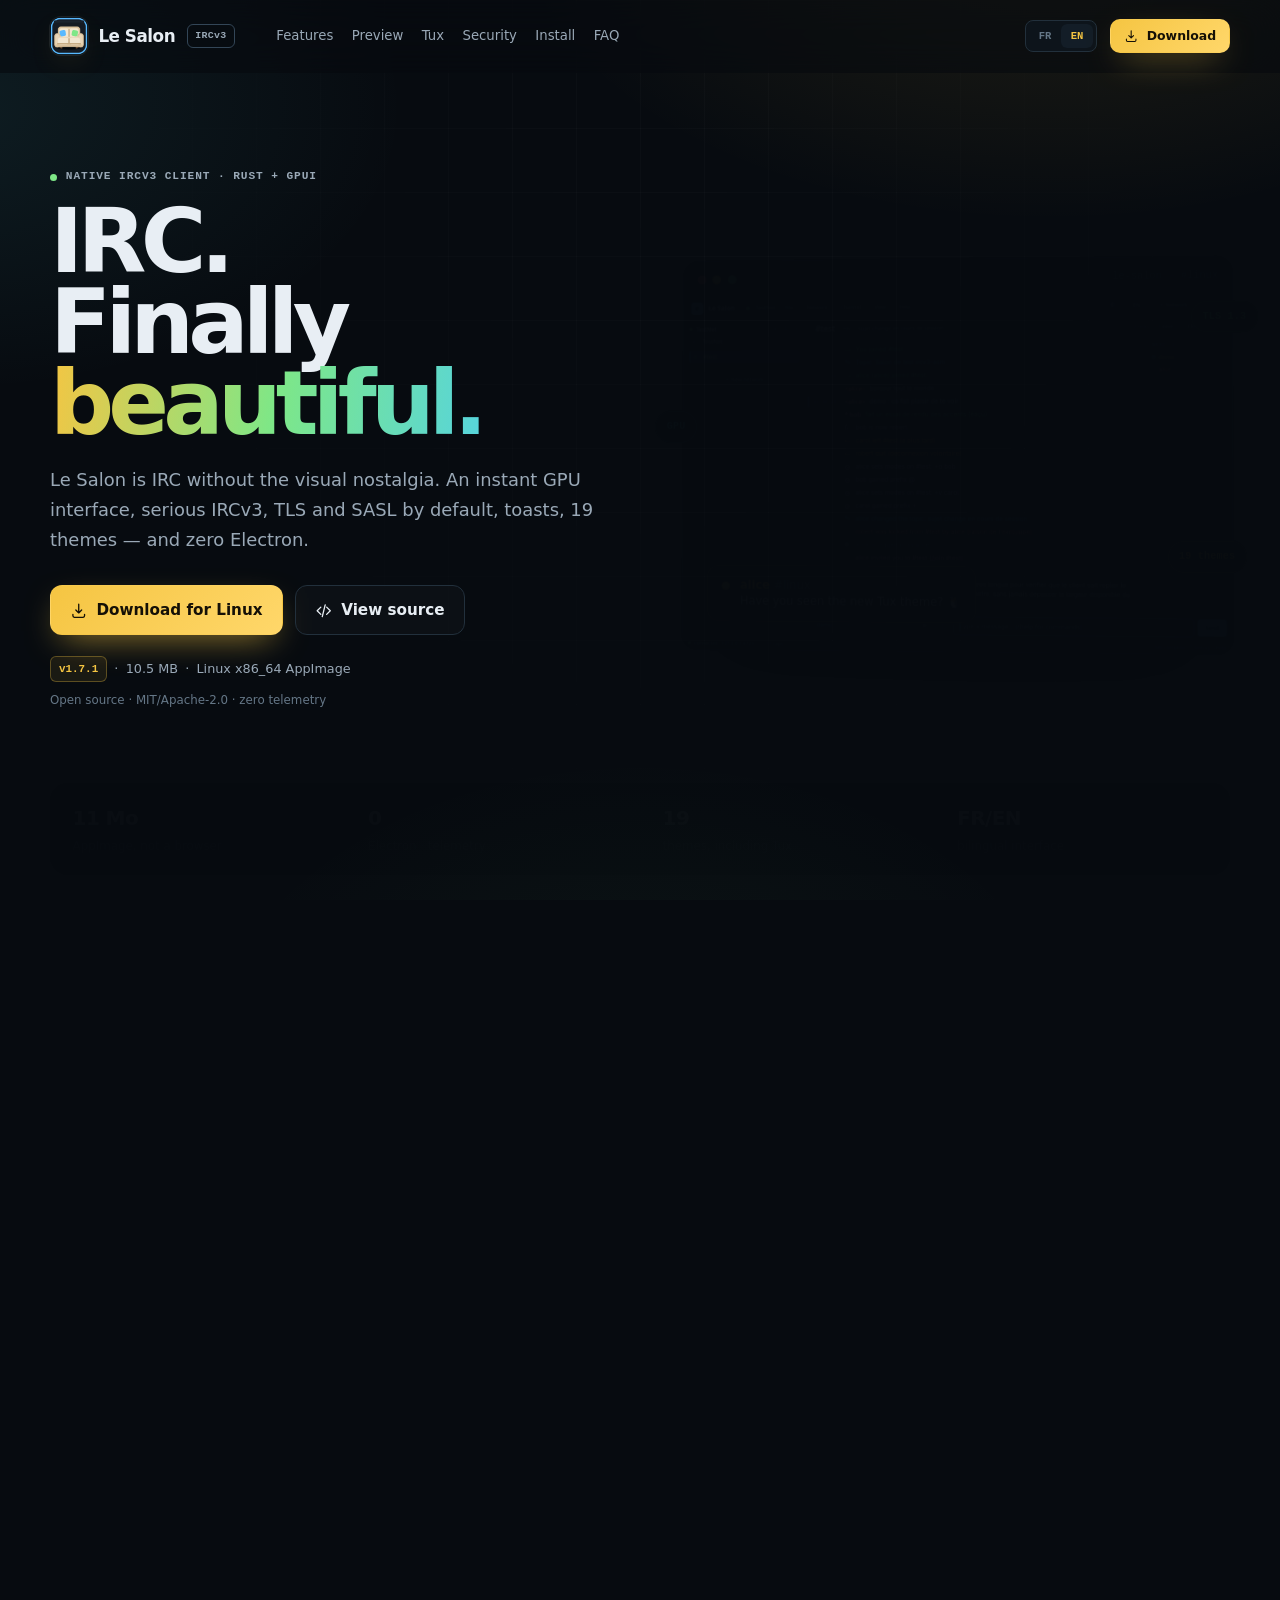
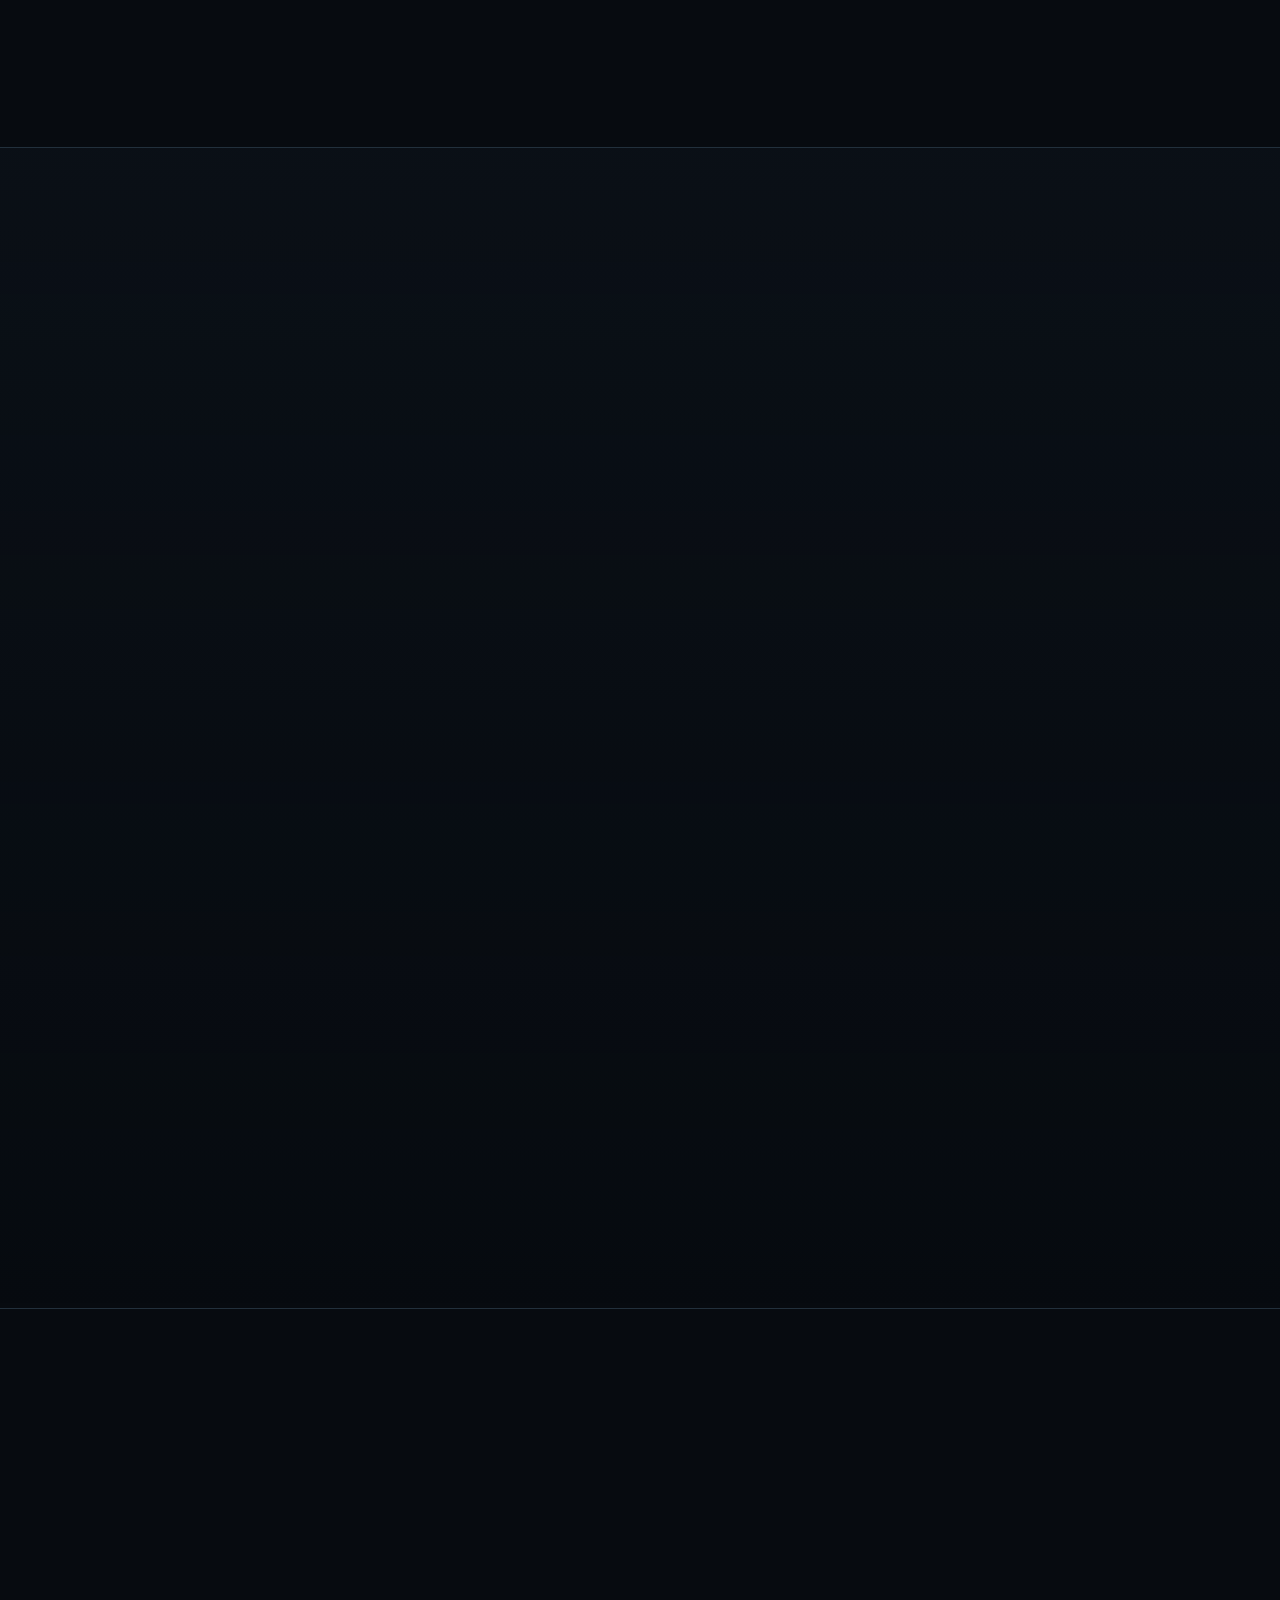
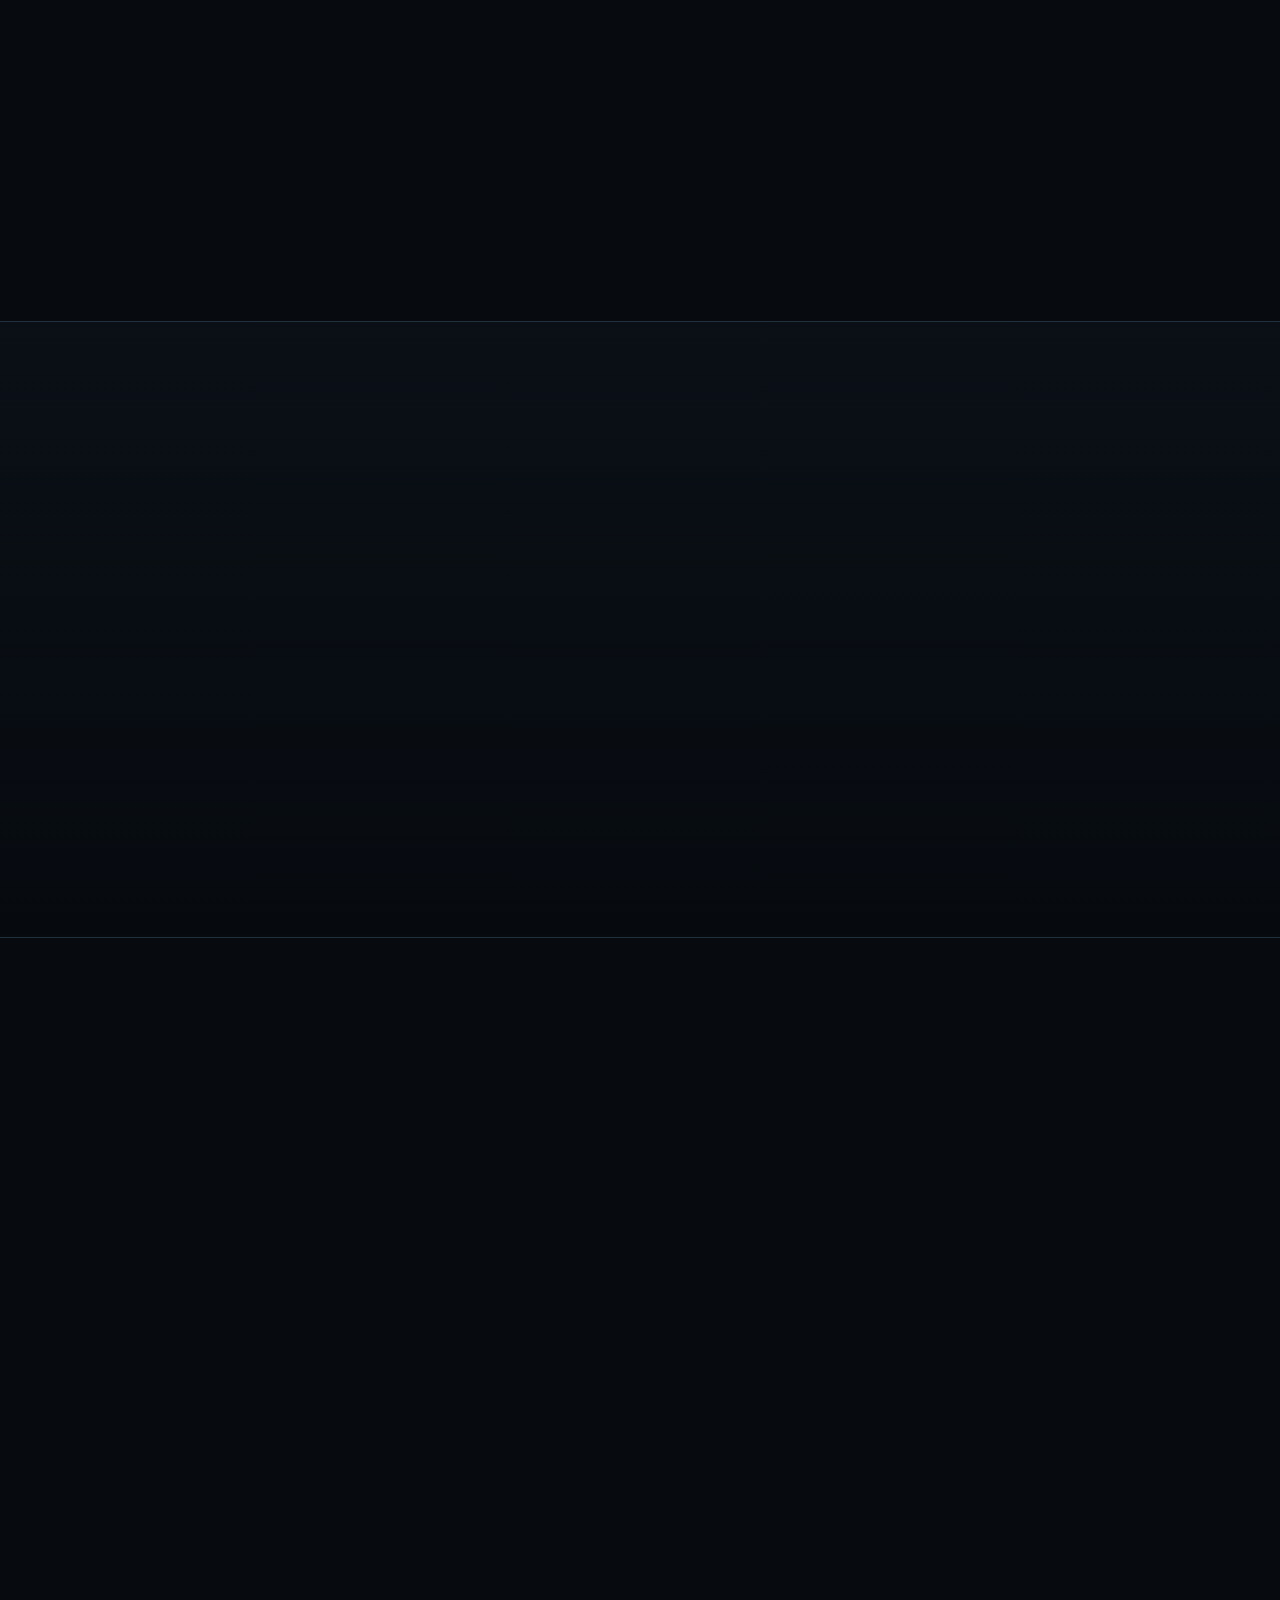
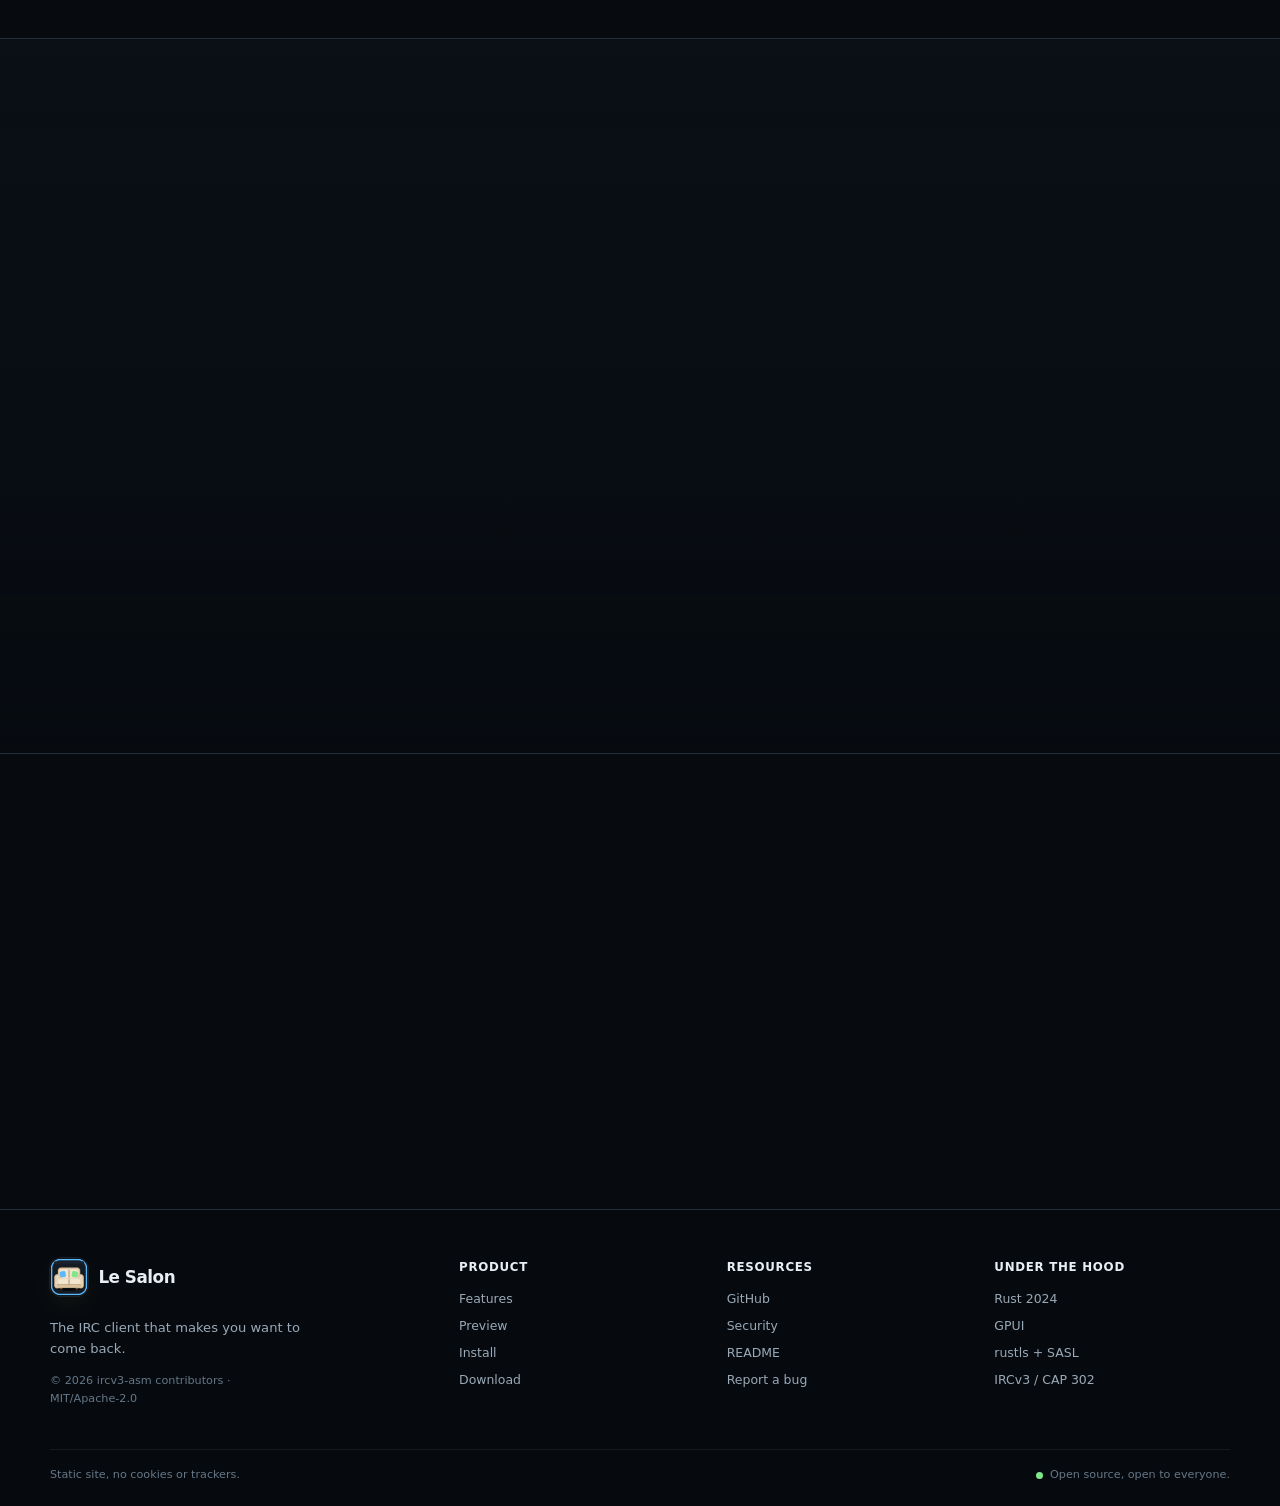
==== commit da2bdd24: "Site : release 1.7.1 Met à jour la version, la taille et le SHA-256 de l'AppImage publiée." ====
--- a/site/index.html
+++ b/site/index.html
@@ -114,9 +114,9 @@
           </div>
 
           <p class="hero-meta">
-            <span class="version-chip" data-version>v1.7.0</span>
+            <span class="version-chip" data-version>v1.7.1</span>
             <span aria-hidden="true">·</span>
-            <span data-size>11 Mo</span>
+            <span data-size>10,5 Mo</span>
             <span aria-hidden="true">·</span>
             <span class="lang-fr">AppImage Linux x86_64</span><span class="lang-en">Linux x86_64 AppImage</span>
           </p>
@@ -378,13 +378,13 @@
 
             <p class="install-meta">
               <span class="lang-fr">Linux x86_64</span><span class="lang-en">Linux x86_64</span>
-              · <span data-size>11 Mo</span>
-              · <span data-version>v1.7.0</span>
+              · <span data-size>10,5 Mo</span>
+              · <span data-version>v1.7.1</span>
             </p>
 
             <div class="sha-block">
               <span class="sha-label">SHA-256</span>
-              <code data-sha>f664841263fe9054dd90f6d364825af1631265e423cc82c706e2ce8614767a6a</code>
+              <code data-sha>cddbf19d071838fdf28ad85d4599b618f772d4878e52b628eb503a0b62d10f97</code>
             </div>
           </div>
 
@@ -397,8 +397,8 @@
                   <span class="lang-fr">Copier</span><span class="lang-en">Copy</span>
                 </button>
               </div>
-              <pre><code id="install-command" data-command>chmod +x Le-Salon-1.7.0-x86_64.AppImage
-./Le-Salon-1.7.0-x86_64.AppImage</code></pre>
+              <pre><code id="install-command" data-command>chmod +x Le-Salon-1.7.1-x86_64.AppImage
+./Le-Salon-1.7.1-x86_64.AppImage</code></pre>
             </div>
             <p class="code-note">
               <svg class="icon" aria-hidden="true"><use href="#i-alert"></use></svg>
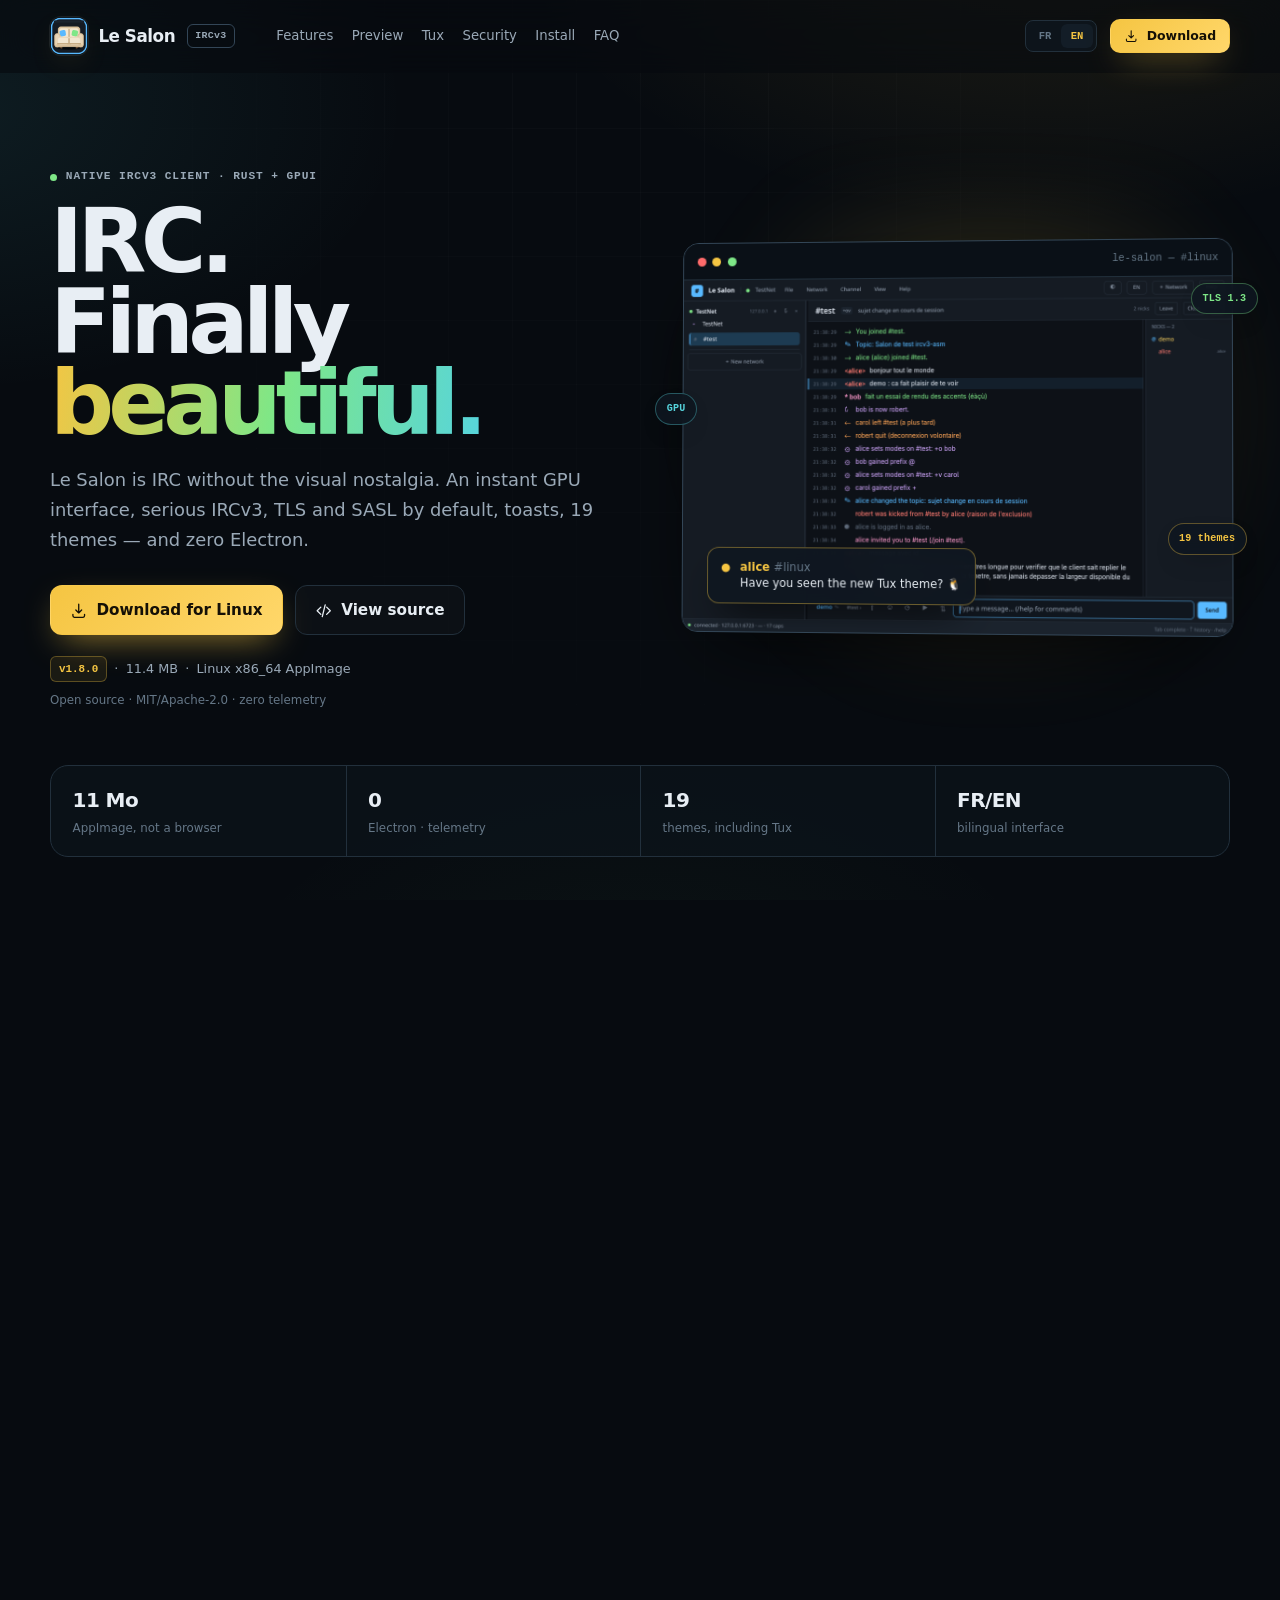
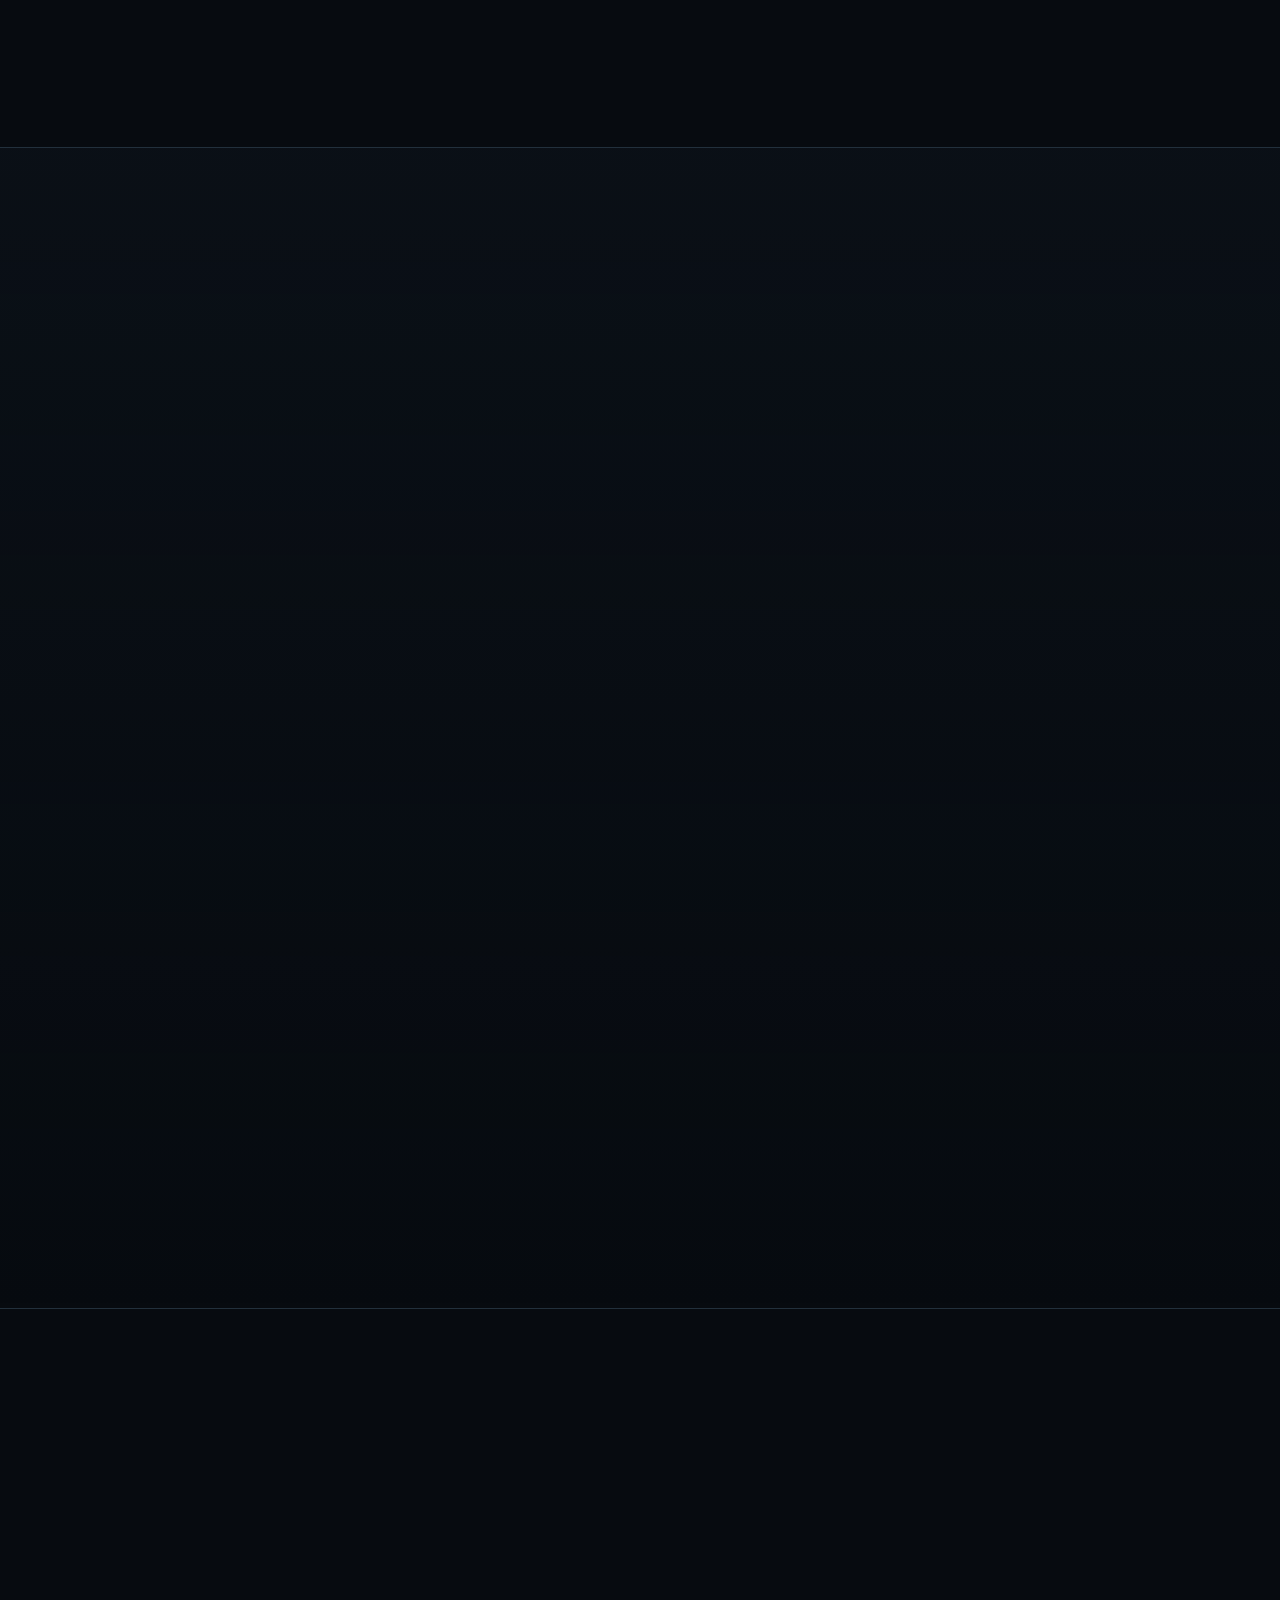
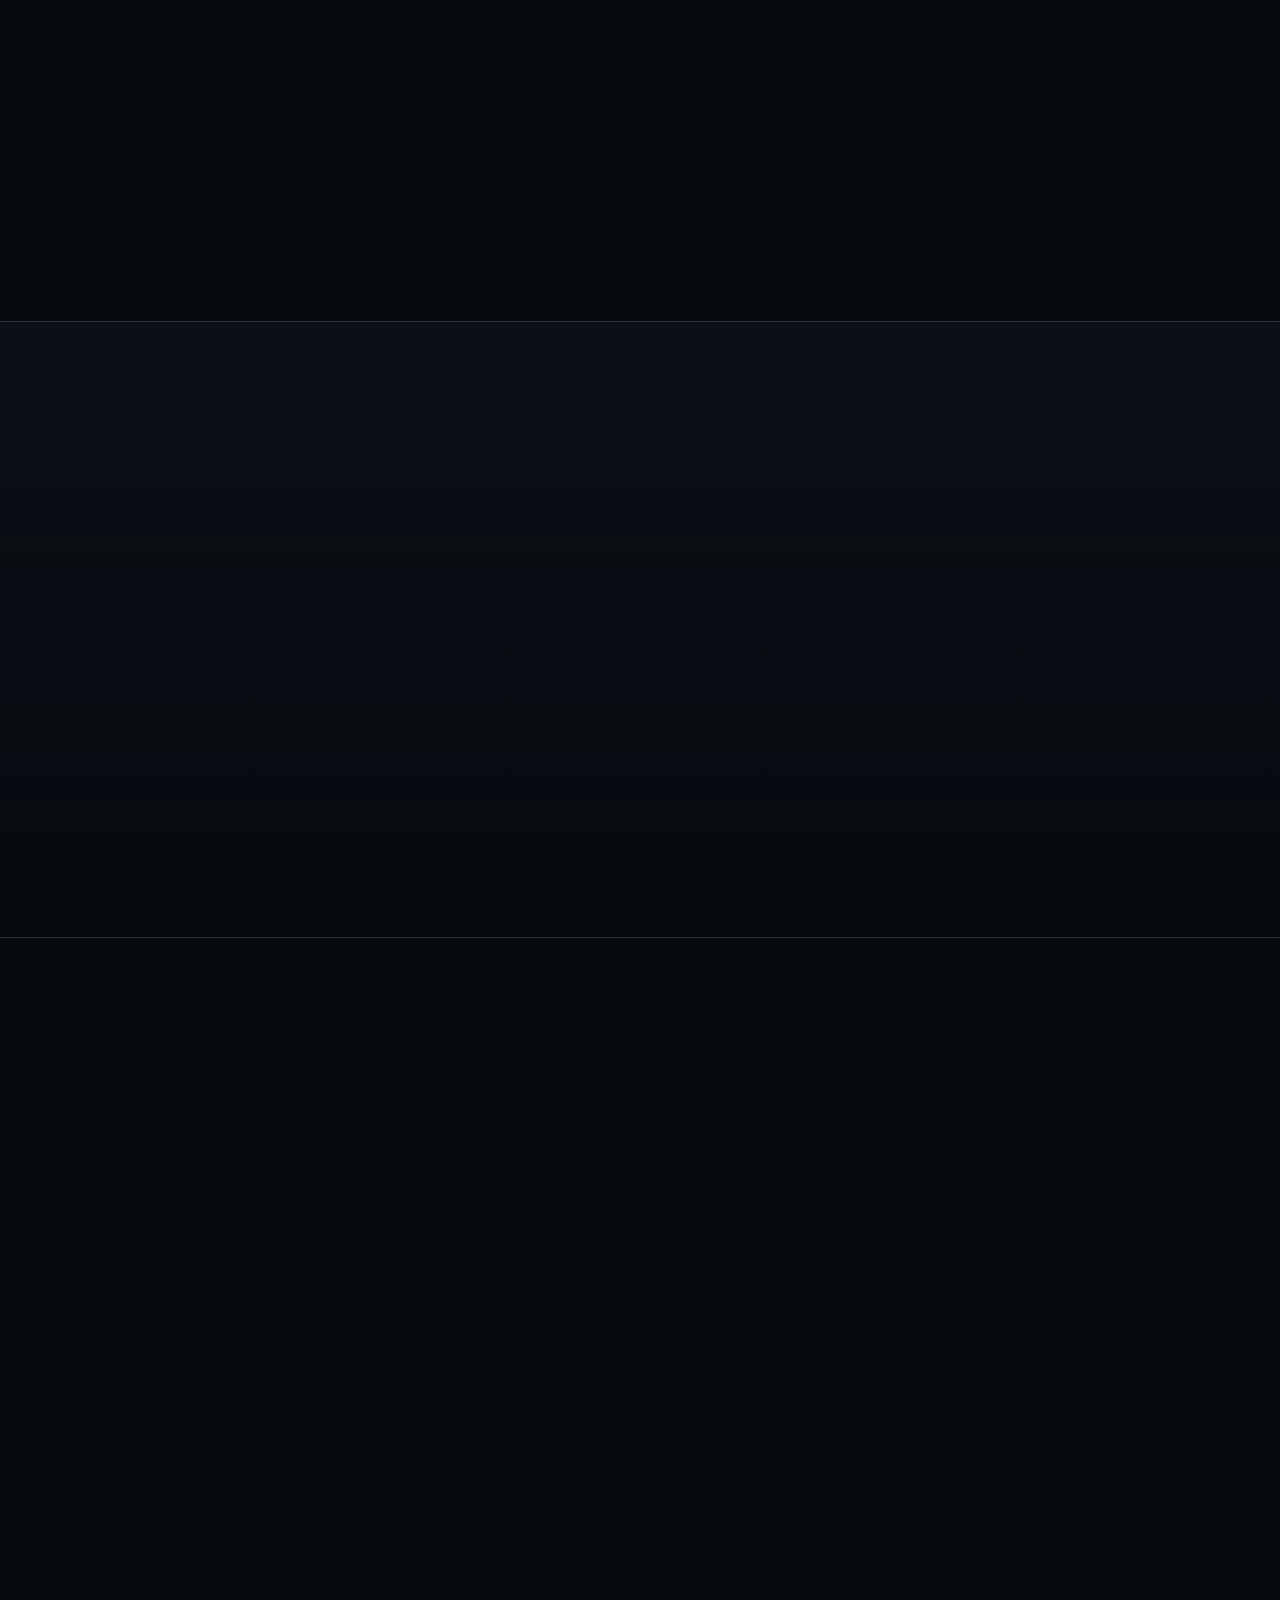
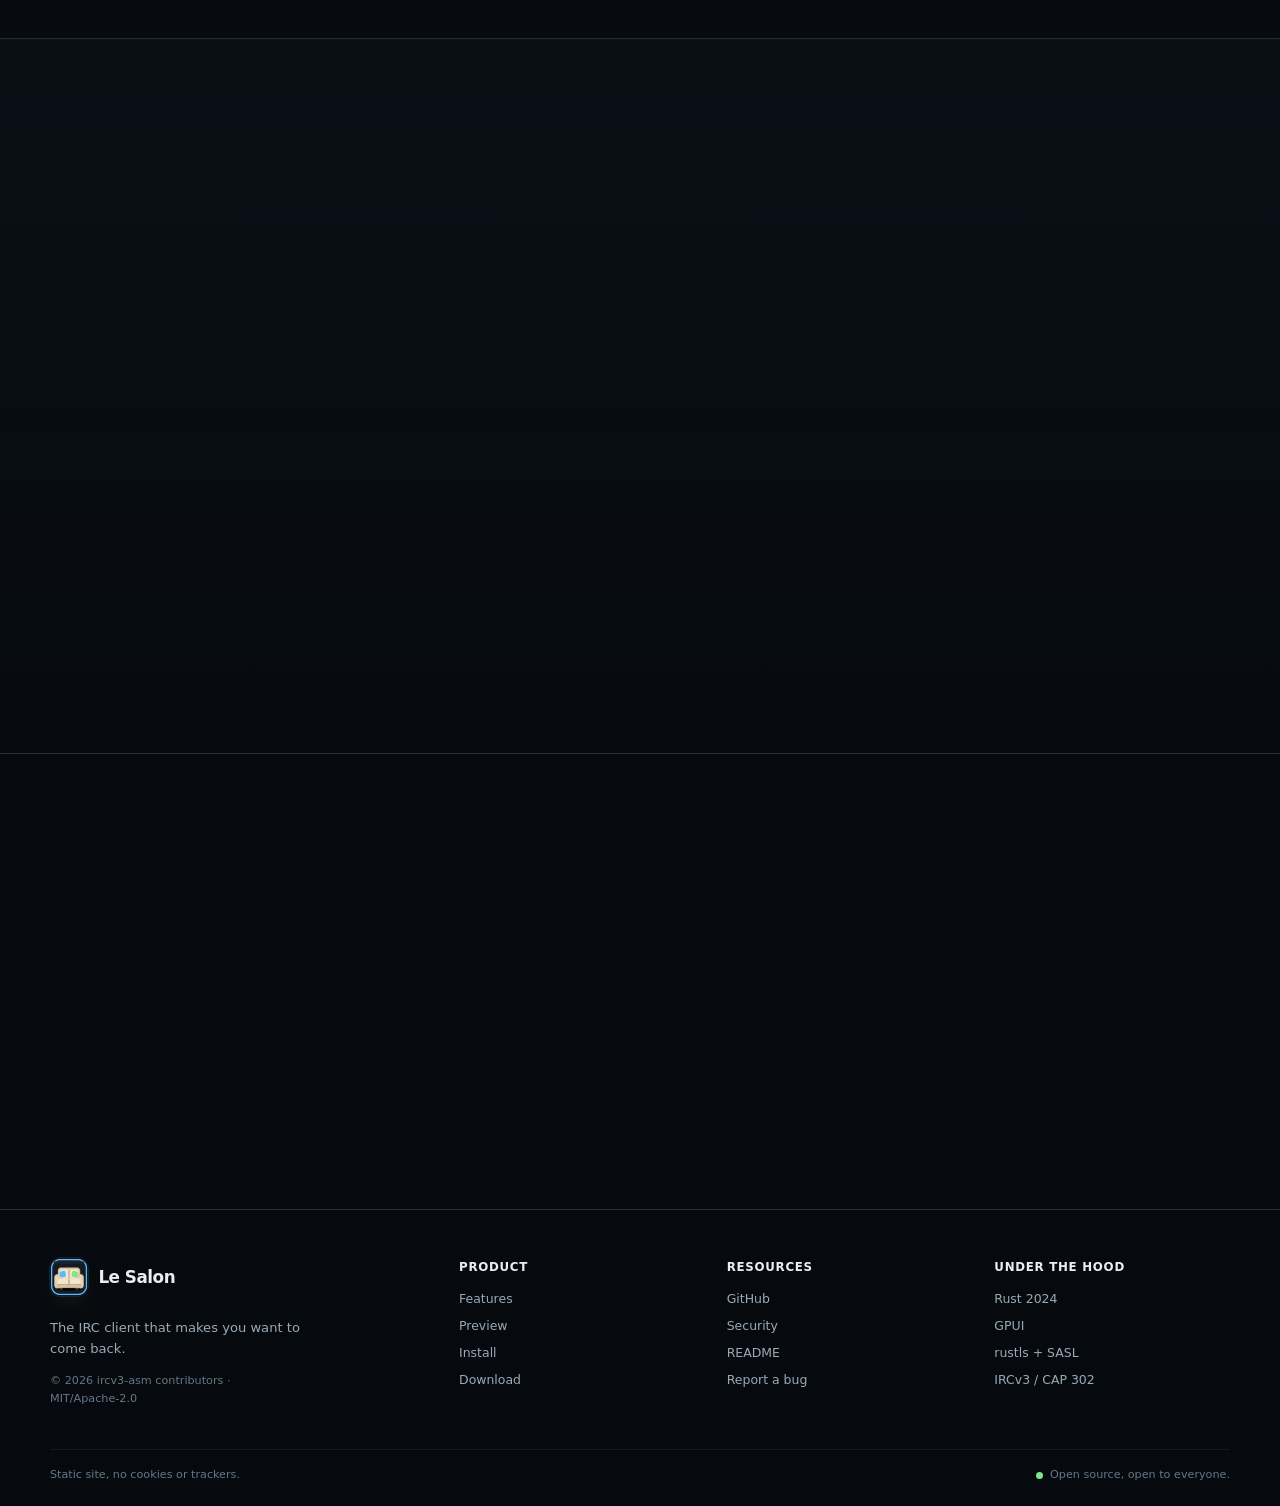
==== commit 3213f415: "Site : release 1.8.0 Met à jour la version, la taille et le SHA-256 de l'AppImage publiée." ====
--- a/site/index.html
+++ b/site/index.html
@@ -114,9 +114,9 @@
           </div>
 
           <p class="hero-meta">
-            <span class="version-chip" data-version>v1.7.1</span>
+            <span class="version-chip" data-version>v1.8.0</span>
             <span aria-hidden="true">·</span>
-            <span data-size>10,5 Mo</span>
+            <span data-size>11,4 Mo</span>
             <span aria-hidden="true">·</span>
             <span class="lang-fr">AppImage Linux x86_64</span><span class="lang-en">Linux x86_64 AppImage</span>
           </p>
@@ -378,13 +378,13 @@
 
             <p class="install-meta">
               <span class="lang-fr">Linux x86_64</span><span class="lang-en">Linux x86_64</span>
-              · <span data-size>10,5 Mo</span>
-              · <span data-version>v1.7.1</span>
+              · <span data-size>11,4 Mo</span>
+              · <span data-version>v1.8.0</span>
             </p>
 
             <div class="sha-block">
               <span class="sha-label">SHA-256</span>
-              <code data-sha>cddbf19d071838fdf28ad85d4599b618f772d4878e52b628eb503a0b62d10f97</code>
+              <code data-sha>5360f4c521624d6c6b3789c9bd035319a1f31a94d62527eb7803a3753cf56c4d</code>
             </div>
           </div>
 
@@ -397,8 +397,8 @@
                   <span class="lang-fr">Copier</span><span class="lang-en">Copy</span>
                 </button>
               </div>
-              <pre><code id="install-command" data-command>chmod +x Le-Salon-1.7.1-x86_64.AppImage
-./Le-Salon-1.7.1-x86_64.AppImage</code></pre>
+              <pre><code id="install-command" data-command>chmod +x Le-Salon-1.8.0-x86_64.AppImage
+./Le-Salon-1.8.0-x86_64.AppImage</code></pre>
             </div>
             <p class="code-note">
               <svg class="icon" aria-hidden="true"><use href="#i-alert"></use></svg>
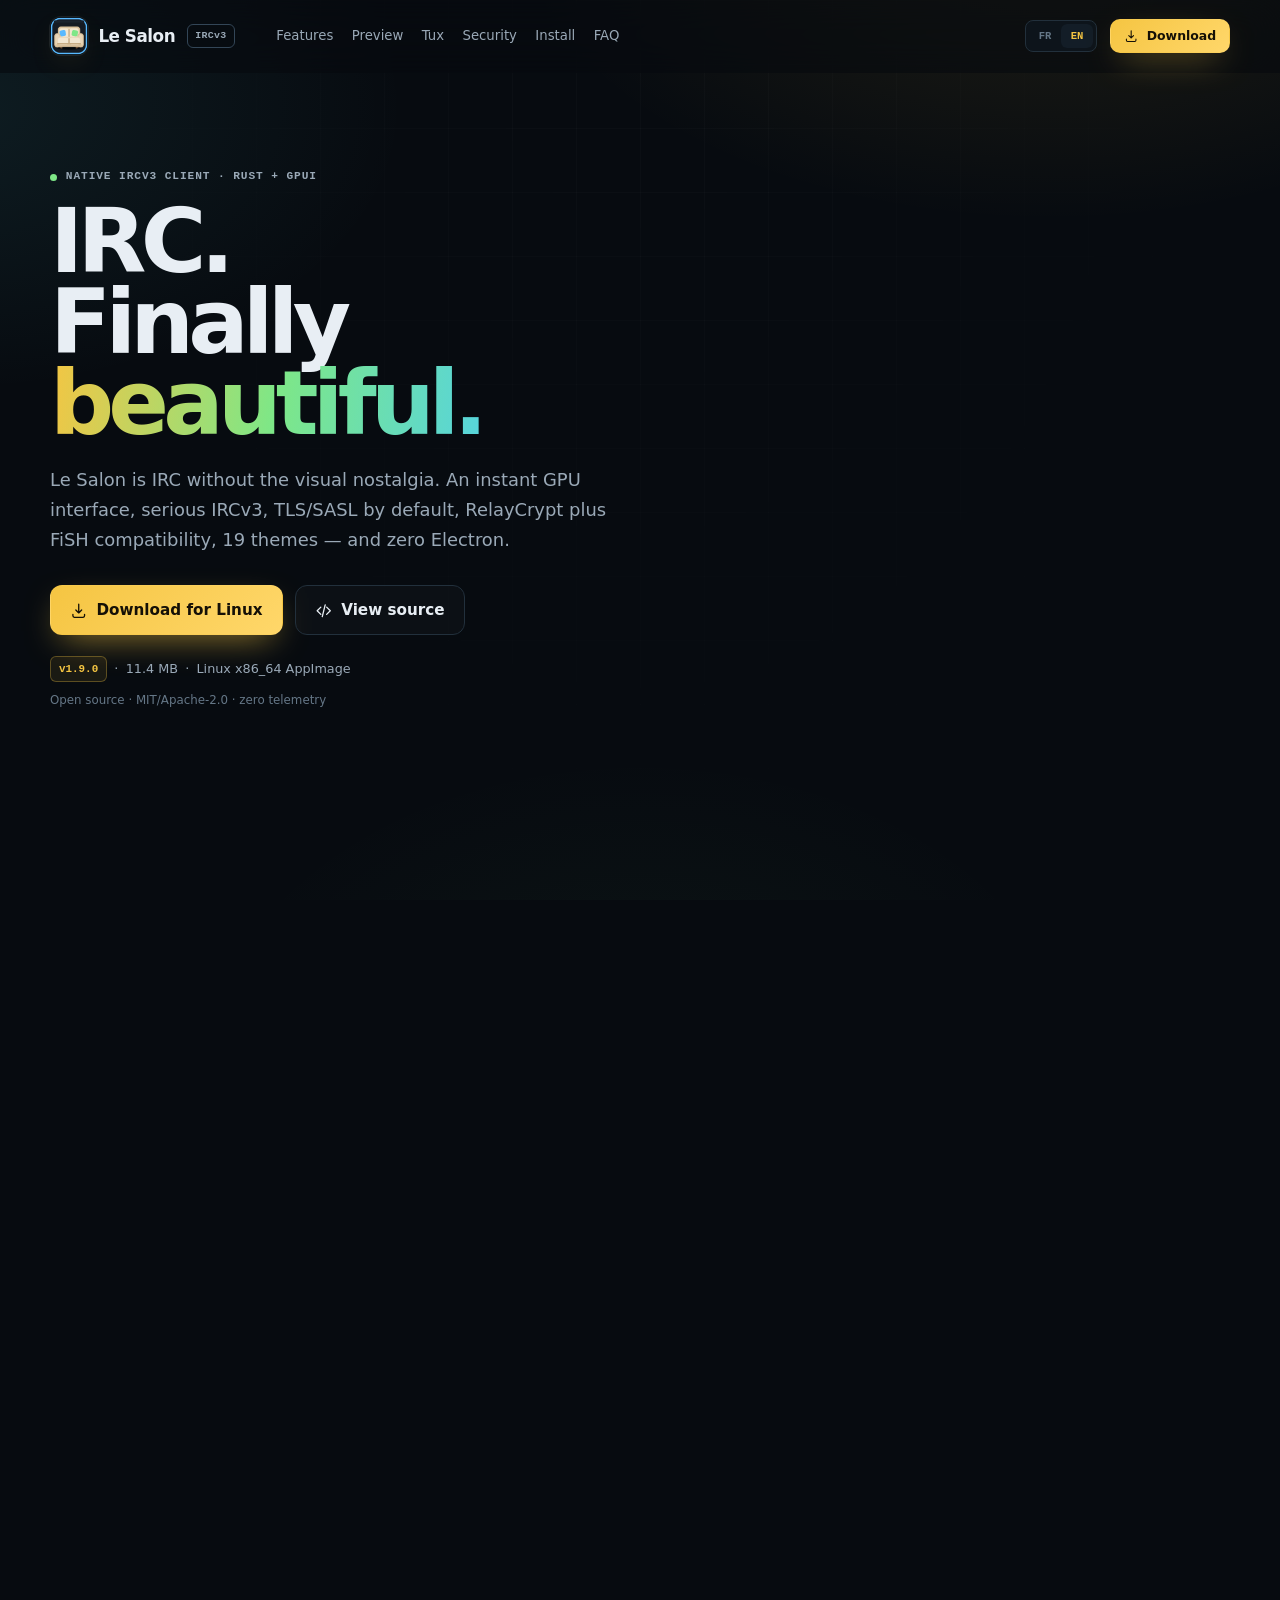
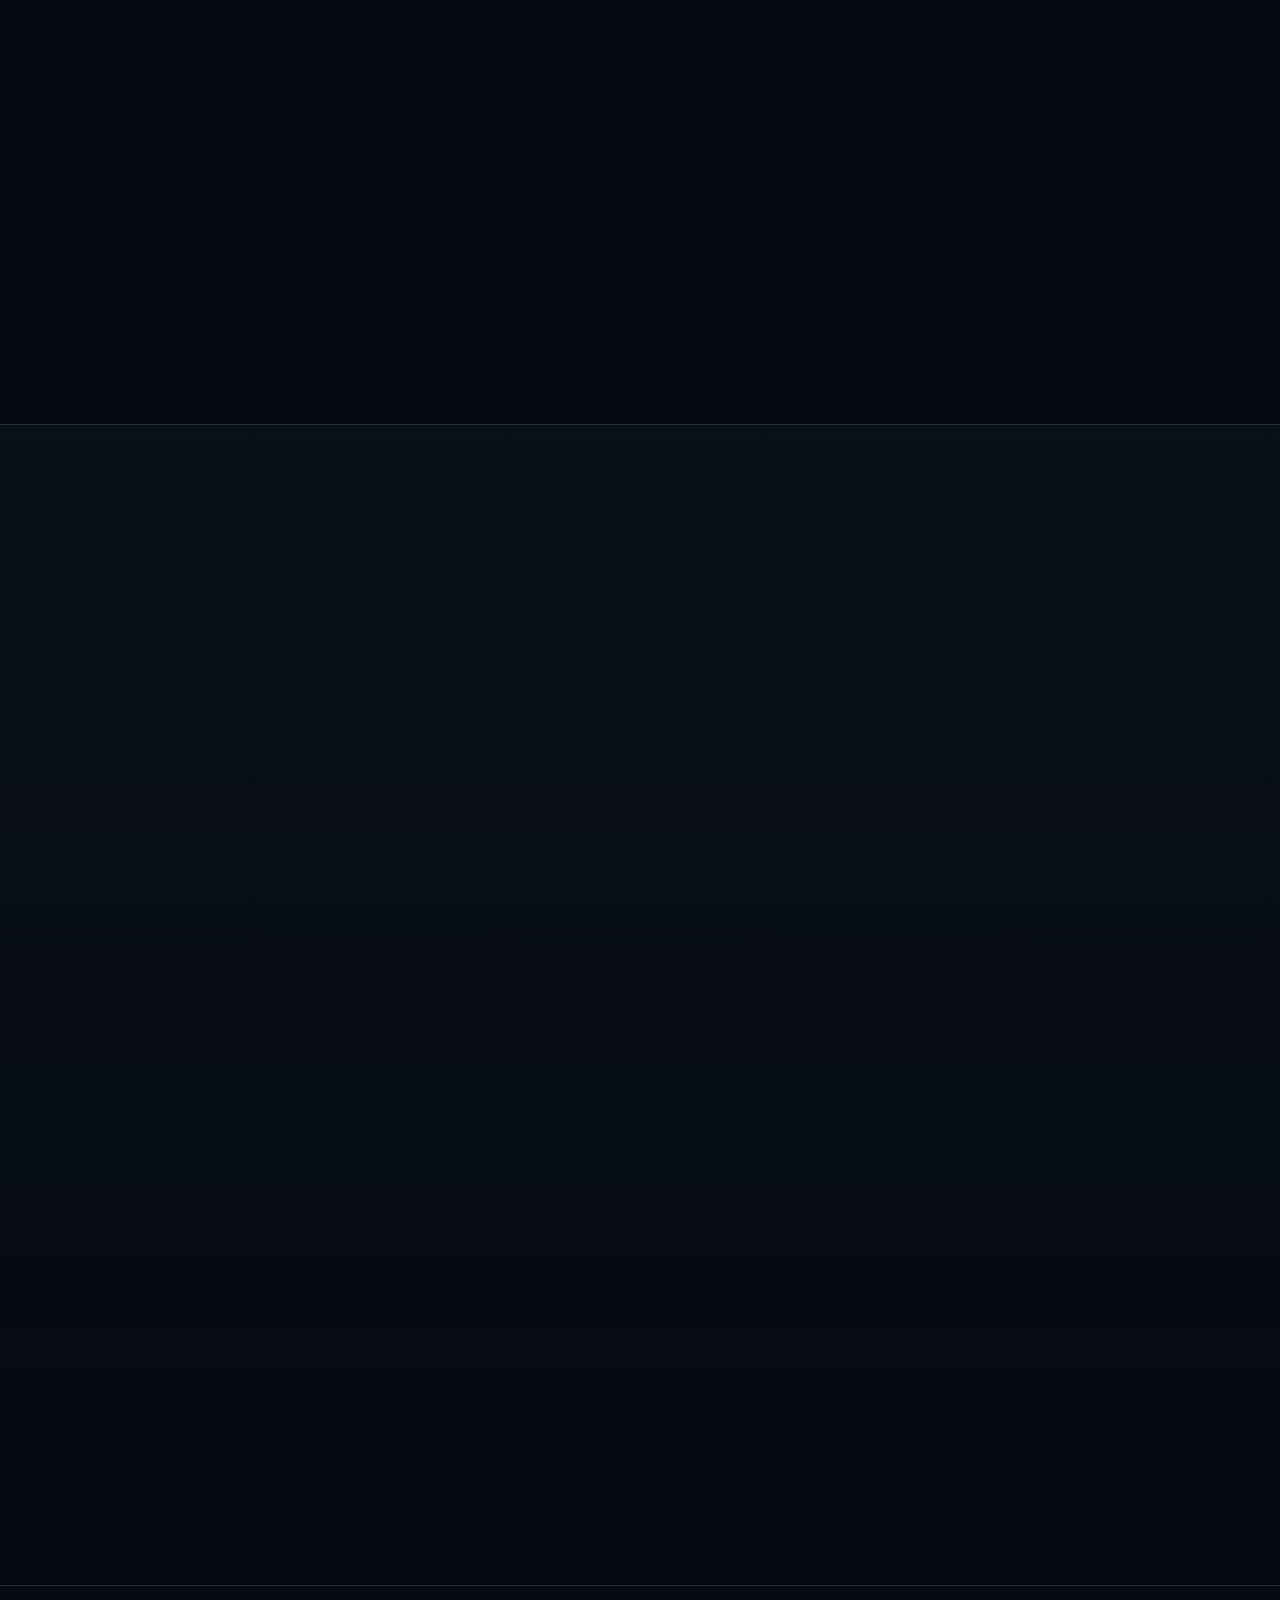
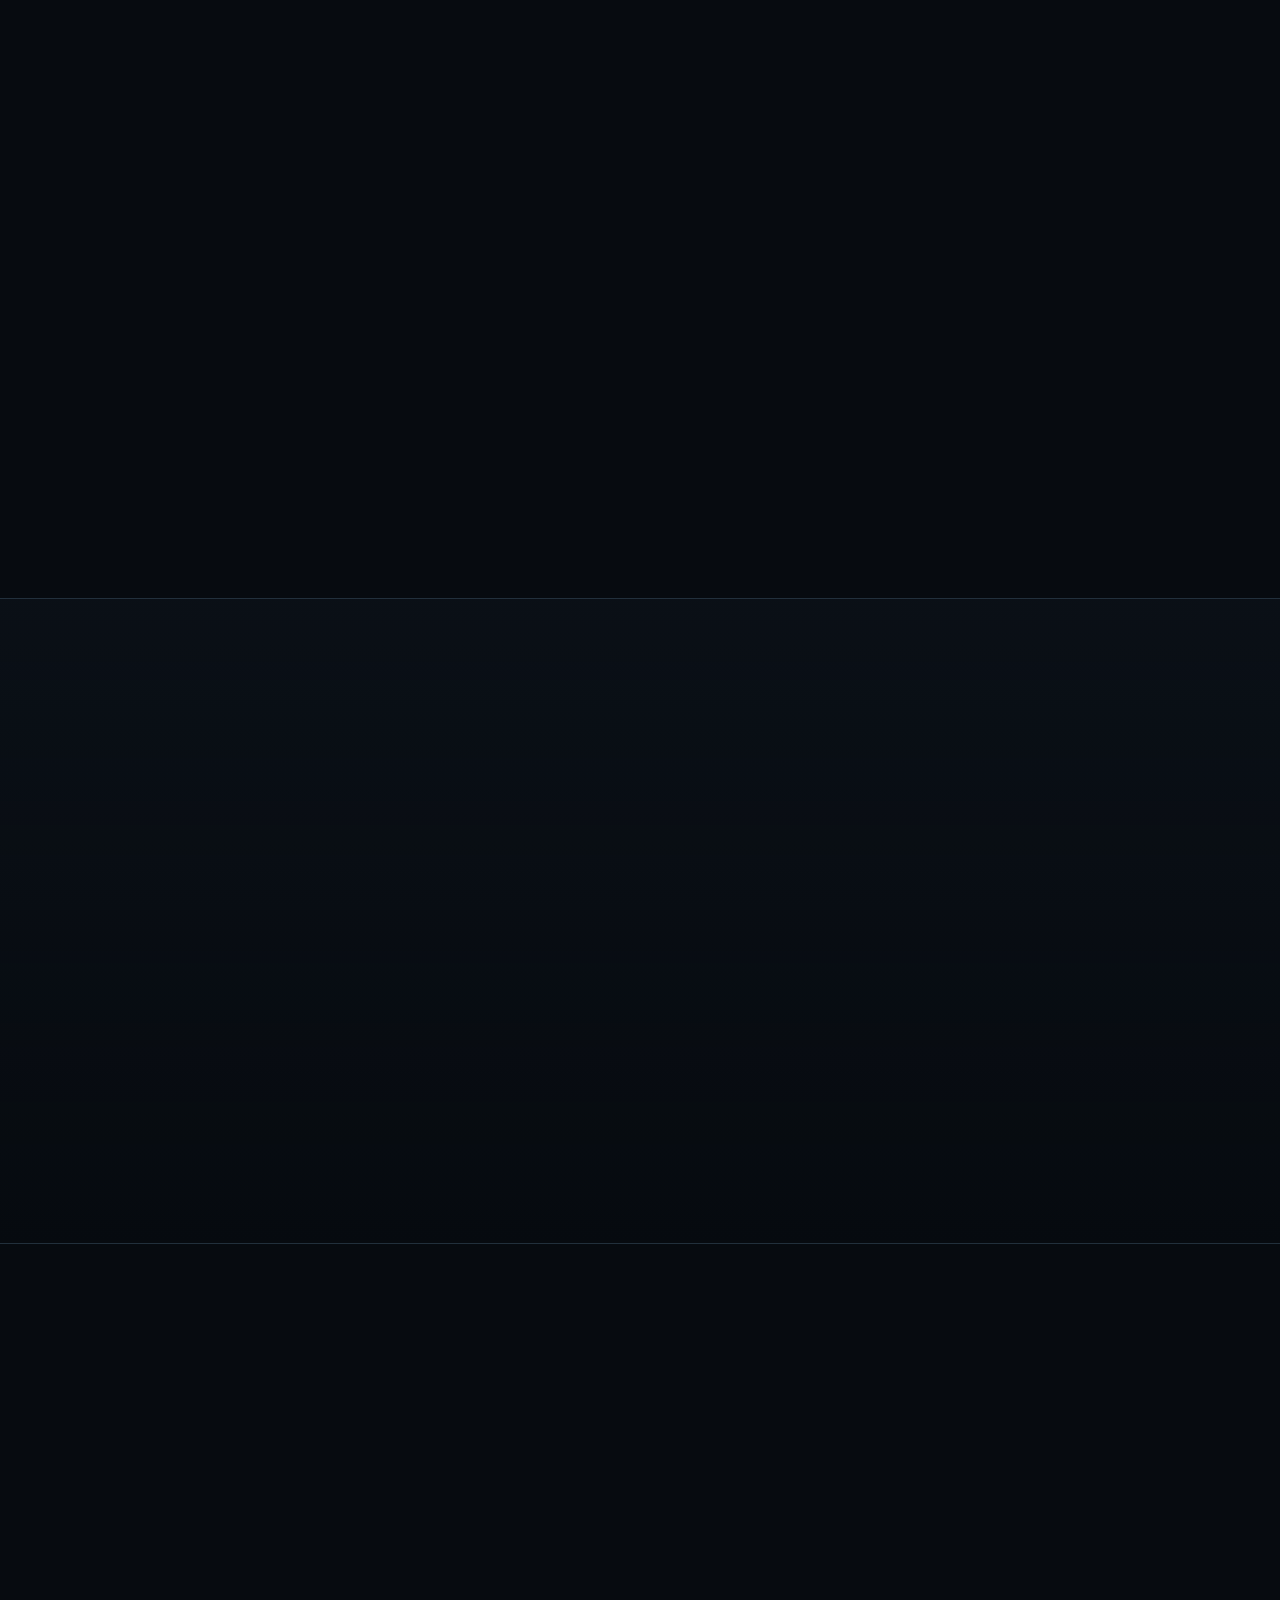
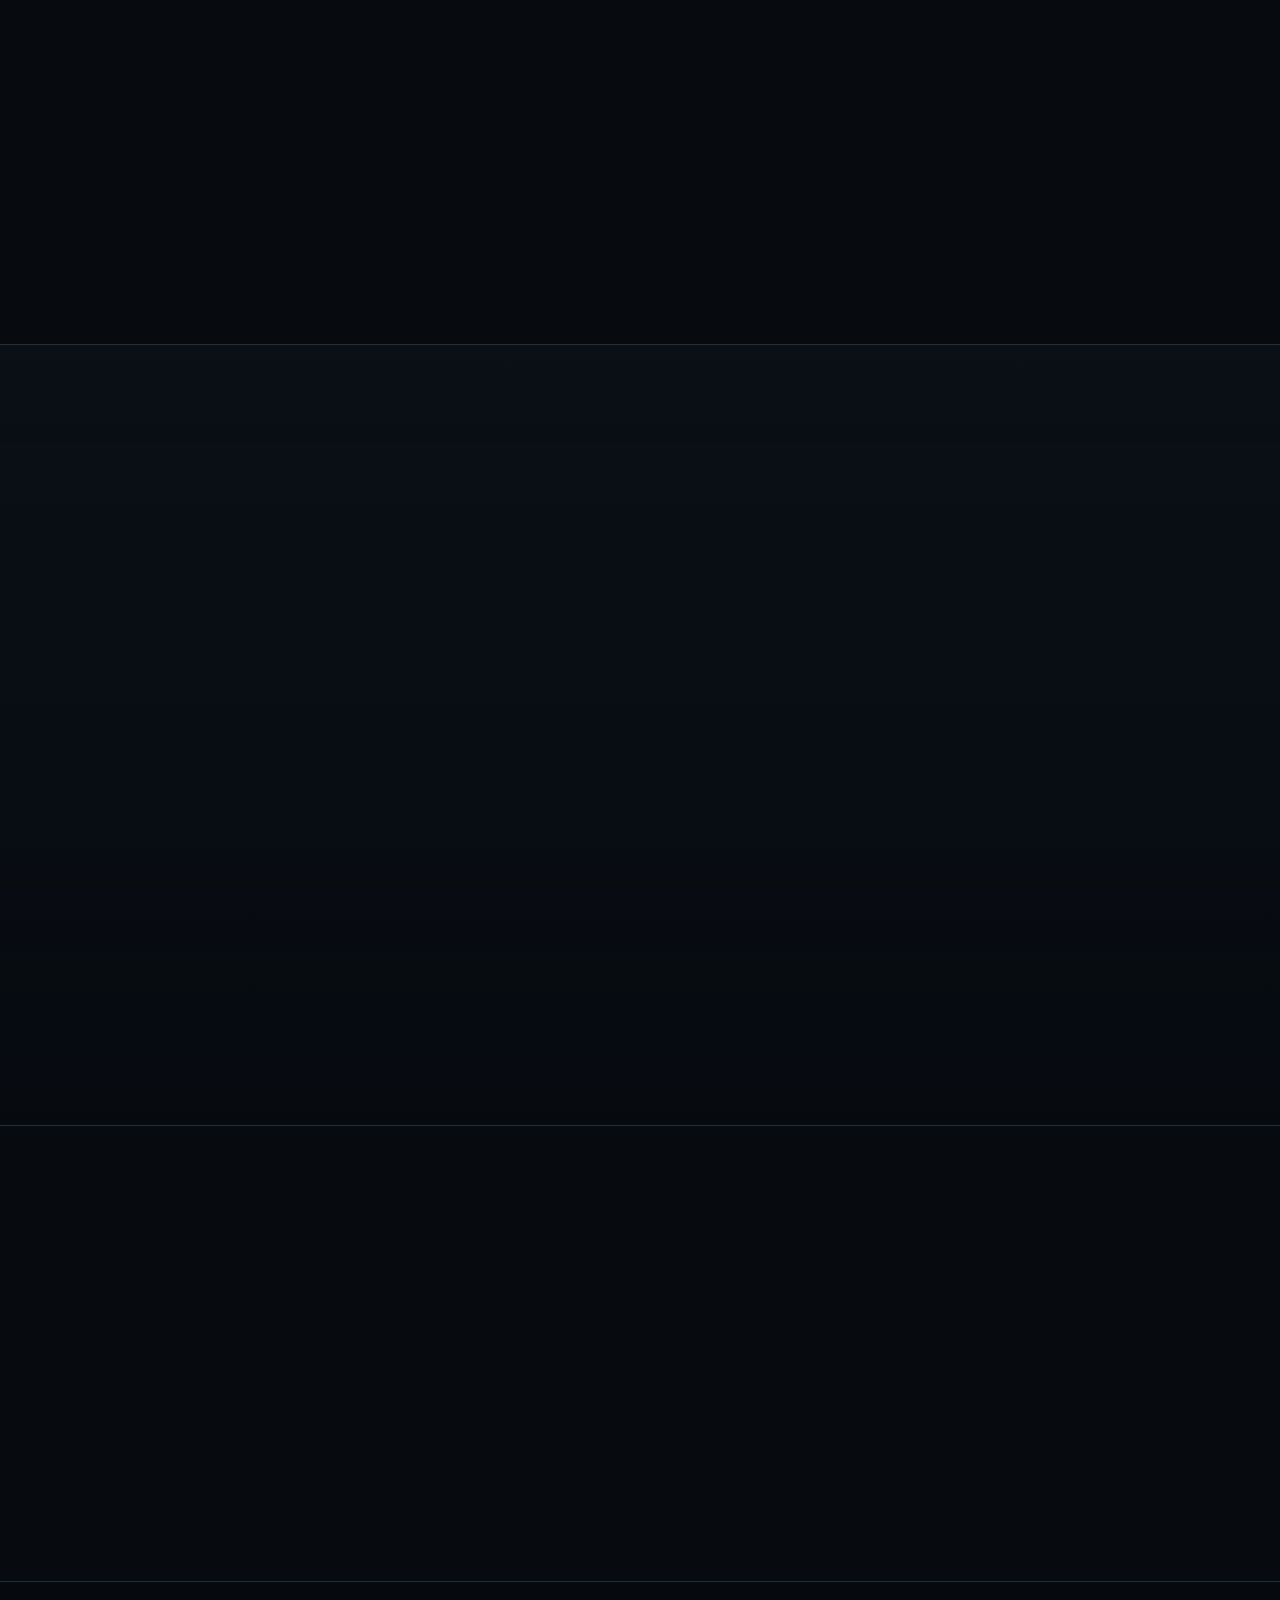
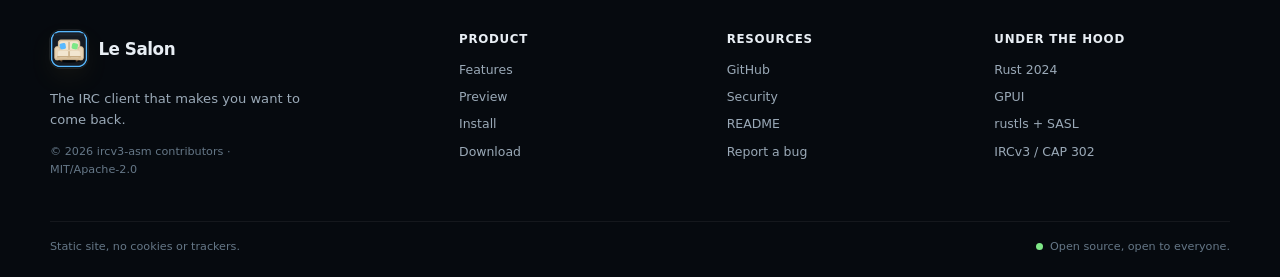
==== commit 48ce7194: "FiSH — compatibilité Blowfish ECB et version 1.9.0" ====
--- a/site/index.html
+++ b/site/index.html
@@ -5,7 +5,7 @@
   <meta name="viewport" content="width=device-width, initial-scale=1">
   <meta http-equiv="Content-Security-Policy" content="default-src 'self'; img-src 'self' data:; style-src 'self'; script-src 'self'; connect-src 'self' https://api.github.com; font-src 'self'; object-src 'none'; base-uri 'self'; form-action 'none'; upgrade-insecure-requests">
   <title>Le Salon — IRC, enfin beau.</title>
-  <meta name="description" content="Le Salon est un client IRCv3 natif, rapide et sécurisé : interface GPU, TLS, SASL, 19 thèmes, toasts, préférences et zéro télémétrie. Télécharge l'AppImage Linux.">
+  <meta name="description" content="Le Salon est un client IRCv3 natif, rapide et sécurisé : interface GPU, TLS, SASL, chiffrement RelayCrypt et compatibilité FiSH, 19 thèmes et zéro télémétrie. Télécharge l'AppImage Linux.">
   <meta name="theme-color" content="#070b10">
   <meta name="color-scheme" content="dark">
   <meta name="referrer" content="strict-origin-when-cross-origin">
@@ -16,13 +16,13 @@
   <meta property="og:type" content="website">
   <meta property="og:url" content="https://mrthp.github.io/Le-Salon/">
   <meta property="og:title" content="Le Salon — IRC, enfin beau.">
-  <meta property="og:description" content="Un client IRCv3 natif, rapide et sécurisé. Interface GPU, 19 thèmes, toasts, préférences. Linux &amp; macOS. Open source.">
+  <meta property="og:description" content="Un client IRCv3 natif, rapide et sécurisé. Interface GPU, chiffrement RelayCrypt/FiSH, 19 thèmes. Linux &amp; macOS. Open source.">
   <meta property="og:image" content="https://mrthp.github.io/Le-Salon/assets/screenshot.png">
   <meta property="og:image:width" content="1180">
   <meta property="og:image:height" content="760">
   <meta name="twitter:card" content="summary_large_image">
   <meta name="twitter:title" content="Le Salon — IRC, enfin beau.">
-  <meta name="twitter:description" content="Un client IRCv3 natif, rapide et sécurisé. Interface GPU, 19 thèmes, toasts, préférences. Open source.">
+  <meta name="twitter:description" content="Un client IRCv3 natif, rapide et sécurisé. Interface GPU, chiffrement RelayCrypt/FiSH, 19 thèmes. Open source.">
   <meta name="twitter:image" content="https://mrthp.github.io/Le-Salon/assets/screenshot.png">
 
   <link rel="stylesheet" href="assets/styles.css">
@@ -97,8 +97,8 @@
           </h1>
 
           <p class="lead">
-            <span class="lang-fr">Le Salon, c'est ton IRC sans la nostalgie visuelle. Une interface GPU instantanée, IRCv3 sérieux, TLS et SASL par défaut, des toasts, 19 thèmes — et zéro Electron.</span>
-            <span class="lang-en">Le Salon is IRC without the visual nostalgia. An instant GPU interface, serious IRCv3, TLS and SASL by default, toasts, 19 themes — and zero Electron.</span>
+            <span class="lang-fr">Le Salon, c'est ton IRC sans la nostalgie visuelle. Une interface GPU instantanée, IRCv3 sérieux, TLS/SASL par défaut, RelayCrypt et compatibilité FiSH, 19 thèmes — et zéro Electron.</span>
+            <span class="lang-en">Le Salon is IRC without the visual nostalgia. An instant GPU interface, serious IRCv3, TLS/SASL by default, RelayCrypt plus FiSH compatibility, 19 themes — and zero Electron.</span>
           </p>
 
           <div class="hero-actions">
@@ -114,7 +114,7 @@
           </div>
 
           <p class="hero-meta">
-            <span class="version-chip" data-version>v1.8.0</span>
+            <span class="version-chip" data-version>v1.9.0</span>
             <span aria-hidden="true">·</span>
             <span data-size>11,4 Mo</span>
             <span aria-hidden="true">·</span>
@@ -187,6 +187,12 @@
           </article>
 
           <article class="feature-card reveal">
+            <div class="feature-icon tone-green"><svg class="icon" aria-hidden="true"><use href="#i-lock"></use></svg></div>
+            <h3><span class="lang-fr">Chiffré, sans choisir son camp.</span><span class="lang-en">Encrypted, without picking sides.</span></h3>
+            <p><span class="lang-fr">RelayCrypt (XChaCha20-Poly1305) entre clients Le Salon ; FiSH (Blowfish ECB) pour mIRC, HexChat, irssi et ZNC. RelayCrypt reste prioritaire, FiSH s'active avec <code>/setkey</code>.</span><span class="lang-en">RelayCrypt (XChaCha20-Poly1305) between Le Salon clients; FiSH (Blowfish ECB) for mIRC, HexChat, irssi and ZNC. RelayCrypt stays preferred; FiSH is enabled with <code>/setkey</code>.</span></p>
+          </article>
+
+          <article class="feature-card reveal">
             <div class="feature-icon tone-pink"><svg class="icon" aria-hidden="true"><use href="#i-bell"></use></svg></div>
             <h3><span class="lang-fr">Des toasts qui préviennent.</span><span class="lang-en">Toasts that tell you.</span></h3>
             <p><span class="lang-fr">Un popup dans le coin pendant 2, 3 ou 5 secondes. Mentions et privés, ou tous les messages — au choix.</span><span class="lang-en">A corner popup for 2, 3 or 5 seconds. Mentions and DMs, or every message — your call.</span></p>
@@ -252,13 +258,13 @@
         <div class="spotlight-grid">
           <div class="spotlight-card reveal">
             <div class="spotlight-toast" aria-hidden="true">
-              <span class="demo-toast-icon">●</span>
-              <div><strong>alice</strong><span class="lang-fr">Message privé · il y a 2 s</span><span class="lang-en">Private message · 2s ago</span></div>
+              <span class="demo-toast-icon">🔒</span>
+              <div><strong>#salon</strong><span class="lang-fr">Message RelayCrypt · chiffré de bout en bout</span><span class="lang-en">RelayCrypt message · end-to-end encrypted</span></div>
             </div>
             <div>
-              <p class="eyebrow"><span class="lang-fr">Nouveau en 1.7</span><span class="lang-en">New in 1.7</span></p>
-              <h3><span class="lang-fr">Toasts discrets, contenu net.</span><span class="lang-en">Discreet toasts, clean content.</span></h3>
-              <p><span class="lang-fr">Le contenu est nettoyé avant affichage, la file est bornée, et tout se désactive en un clic.</span><span class="lang-en">Content is sanitized before display, the queue is bounded, and one click disables it all.</span></p>
+              <p class="eyebrow"><span class="lang-fr">Nouveau en 1.9</span><span class="lang-en">New in 1.9</span></p>
+              <h3><span class="lang-fr">Deux chiffrements, un seul réflexe.</span><span class="lang-en">Two ciphers, one habit.</span></h3>
+              <p><span class="lang-fr">RelayCrypt (XChaCha20-Poly1305) entre clients Le Salon, FiSH (Blowfish ECB) pour mIRC, HexChat, irssi et ZNC. RelayCrypt reste prioritaire ; <code>/setkey</code> active FiSH quand il le faut.</span><span class="lang-en">RelayCrypt (XChaCha20-Poly1305) between Le Salon clients, FiSH (Blowfish ECB) for mIRC, HexChat, irssi and ZNC. RelayCrypt stays preferred; <code>/setkey</code> enables FiSH when needed.</span></p>
             </div>
           </div>
 
@@ -338,6 +344,7 @@
             <div class="security-pills">
               <span class="pill"><svg class="icon" aria-hidden="true"><use href="#i-lock"></use></svg> TLS + vérif.</span>
               <span class="pill"><svg class="icon" aria-hidden="true"><use href="#i-shield"></use></svg> SASL verrouillé</span>
+              <span class="pill"><svg class="icon" aria-hidden="true"><use href="#i-lock"></use></svg> RelayCrypt + FiSH</span>
               <span class="pill"><svg class="icon" aria-hidden="true"><use href="#i-check"></use></svg> 0600 / 0700</span>
             </div>
             <a class="text-link" href="https://github.com/MrTHP/Le-Salon/blob/main/SECURITY.md" target="_blank" rel="noopener noreferrer">
@@ -350,6 +357,7 @@
             <li><svg class="icon check" aria-hidden="true"><use href="#i-check"></use></svg><span><strong><span class="lang-fr">TLS rustls</span><span class="lang-en">rustls TLS</span></strong><span class="lang-fr">Vérification du certificat activée par défaut.</span><span class="lang-en">Certificate verification enabled by default.</span></span></li>
             <li><svg class="icon check" aria-hidden="true"><use href="#i-check"></use></svg><span><strong><span class="lang-fr">SASL exigeant</span><span class="lang-en">Strict SASL</span></strong><span class="lang-fr">Pas de SASL sans TLS vérifié. Le mot de passe ne part jamais en clair.</span><span class="lang-en">No SASL without verified TLS. The password never leaves in clear text.</span></span></li>
             <li><svg class="icon check" aria-hidden="true"><use href="#i-check"></use></svg><span><strong><span class="lang-fr">Secrets par réseau</span><span class="lang-en">Per-network secrets</span></strong><span class="lang-fr">Trousseau système, indexé par (hôte, compte), repli 0600.</span><span class="lang-en">System keyring, indexed by (host, account), 0600 fallback.</span></span></li>
+            <li><svg class="icon check" aria-hidden="true"><use href="#i-check"></use></svg><span><strong><span class="lang-fr">Chiffrement à deux niveaux</span><span class="lang-en">Two-tier encryption</span></strong><span class="lang-fr">RelayCrypt XChaCha20-Poly1305 entre clients Le Salon ; FiSH Blowfish ECB pour mIRC/HexChat/irssi/ZNC. RelayCrypt reste prioritaire.</span><span class="lang-en">RelayCrypt XChaCha20-Poly1305 between Le Salon clients; FiSH Blowfish ECB for mIRC/HexChat/irssi/ZNC. RelayCrypt stays preferred.</span></span></li>
             <li><svg class="icon check" aria-hidden="true"><use href="#i-check"></use></svg><span><strong><span class="lang-fr">Zéro télémétrie</span><span class="lang-en">Zero telemetry</span></strong><span class="lang-fr">Pas de trackers, pas de requêtes cachées. Le site non plus.</span><span class="lang-en">No trackers, no hidden requests. Neither does this site.</span></span></li>
             <li><svg class="icon check" aria-hidden="true"><use href="#i-check"></use></svg><span><strong><span class="lang-fr">Audité en CI</span><span class="lang-en">Audited in CI</span></strong><span class="lang-fr">cargo audit et fmt à chaque build.</span><span class="lang-en">cargo audit and fmt on every build.</span></span></li>
             <li><svg class="icon check" aria-hidden="true"><use href="#i-check"></use></svg><span><strong><span class="lang-fr">Rust safe</span><span class="lang-en">Safe Rust</span></strong><span class="lang-fr">Pas de FFI maison, pas de shell avec des données IRC.</span><span class="lang-en">No custom FFI, no shell with IRC data.</span></span></li>
@@ -379,12 +387,12 @@
             <p class="install-meta">
               <span class="lang-fr">Linux x86_64</span><span class="lang-en">Linux x86_64</span>
               · <span data-size>11,4 Mo</span>
-              · <span data-version>v1.8.0</span>
+              · <span data-version>v1.9.0</span>
             </p>
 
             <div class="sha-block">
               <span class="sha-label">SHA-256</span>
-              <code data-sha>5360f4c521624d6c6b3789c9bd035319a1f31a94d62527eb7803a3753cf56c4d</code>
+              <code data-sha>c0528c04f3b9ef5756263edbe185283e40ed0c0ff71c477d5f861a12719a0fe8</code>
             </div>
           </div>
 
@@ -397,8 +405,8 @@
                   <span class="lang-fr">Copier</span><span class="lang-en">Copy</span>
                 </button>
               </div>
-              <pre><code id="install-command" data-command>chmod +x Le-Salon-1.8.0-x86_64.AppImage
-./Le-Salon-1.8.0-x86_64.AppImage</code></pre>
+              <pre><code id="install-command" data-command>chmod +x Le-Salon-1.9.0-x86_64.AppImage
+./Le-Salon-1.9.0-x86_64.AppImage</code></pre>
             </div>
             <p class="code-note">
               <svg class="icon" aria-hidden="true"><use href="#i-alert"></use></svg>
@@ -431,6 +439,10 @@
             <p><span class="lang-fr">Dans le trousseau système (Secret Service, Keychain, Credential Manager), par couple hôte/compte. Sans trousseau disponible, repli dans <code>config.toml</code> en 0600, dans un dossier 0700.</span><span class="lang-en">In the system keyring (Secret Service, Keychain, Credential Manager), per host/account. Without a keyring, a 0600 <code>config.toml</code> fallback inside a 0700 directory.</span></p>
           </details>
           <details class="reveal">
+            <summary><span class="lang-fr">Le Salon peut-il parler aux clients FiSH ?</span><span class="lang-en">Can Le Salon talk to FiSH clients?</span></summary>
+            <p><span class="lang-fr">Oui, en mode compatibilité : Blowfish ECB, avec <code>/setkey</code>, <code>/delkey</code>, <code>/showkey</code> et <code>/fish</code>. RelayCrypt (XChaCha20-Poly1305) reste utilisé en priorité entre clients Le Salon ; DH1080 et CBC ne sont pas pris en charge.</span><span class="lang-en">Yes, in compatibility mode: Blowfish ECB, with <code>/setkey</code>, <code>/delkey</code>, <code>/showkey</code> and <code>/fish</code>. RelayCrypt (XChaCha20-Poly1305) remains preferred between Le Salon clients; DH1080 and CBC are not supported.</span></p>
+          </details>
+          <details class="reveal">
             <summary><span class="lang-fr">Pourquoi une AppImage et pas un paquet ?</span><span class="lang-en">Why an AppImage instead of a package?</span></summary>
             <p><span class="lang-fr">L'AppImage est auto-portante et se lance sans installation. Les paquets distro pourront venir plus tard ; en attendant, tu peux aussi compiler avec Cargo.</span><span class="lang-en">The AppImage is self-contained and runs without installation. Distro packages may come later; meanwhile you can also build with Cargo.</span></p>
           </details>
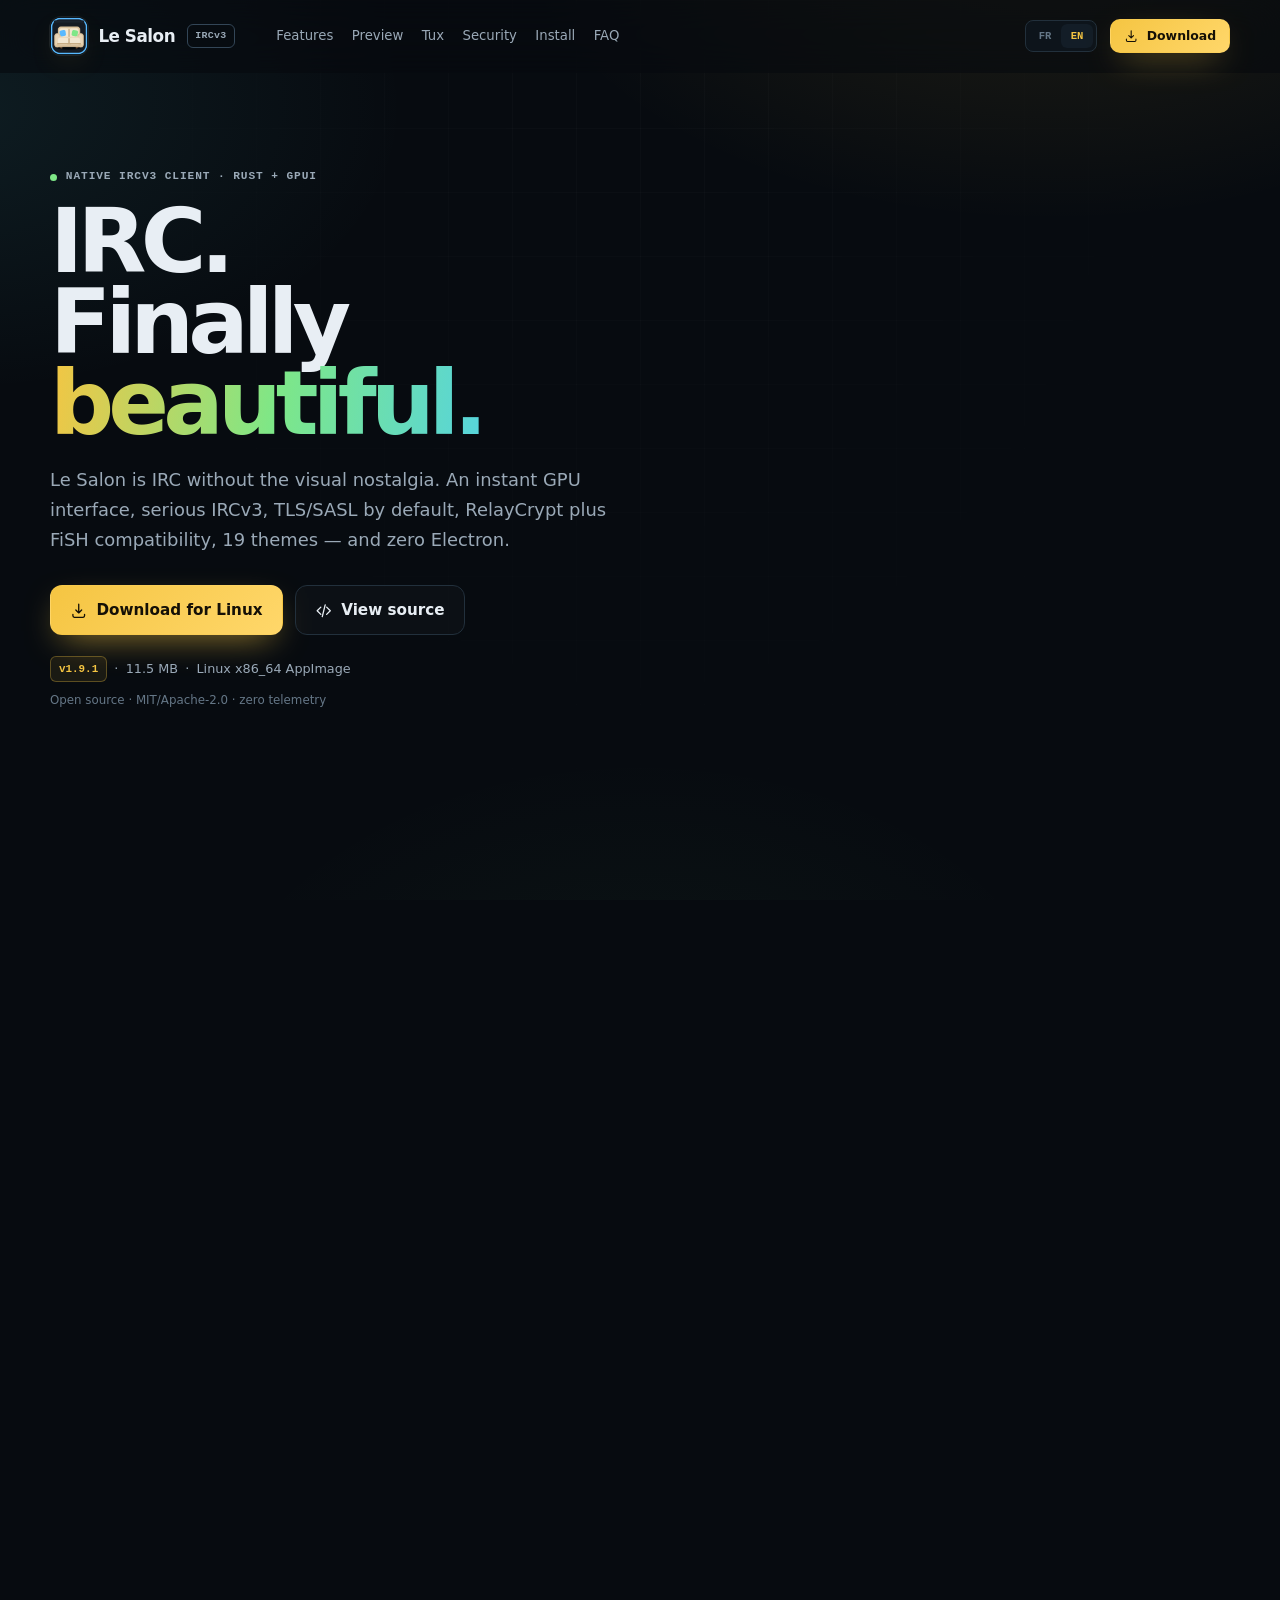
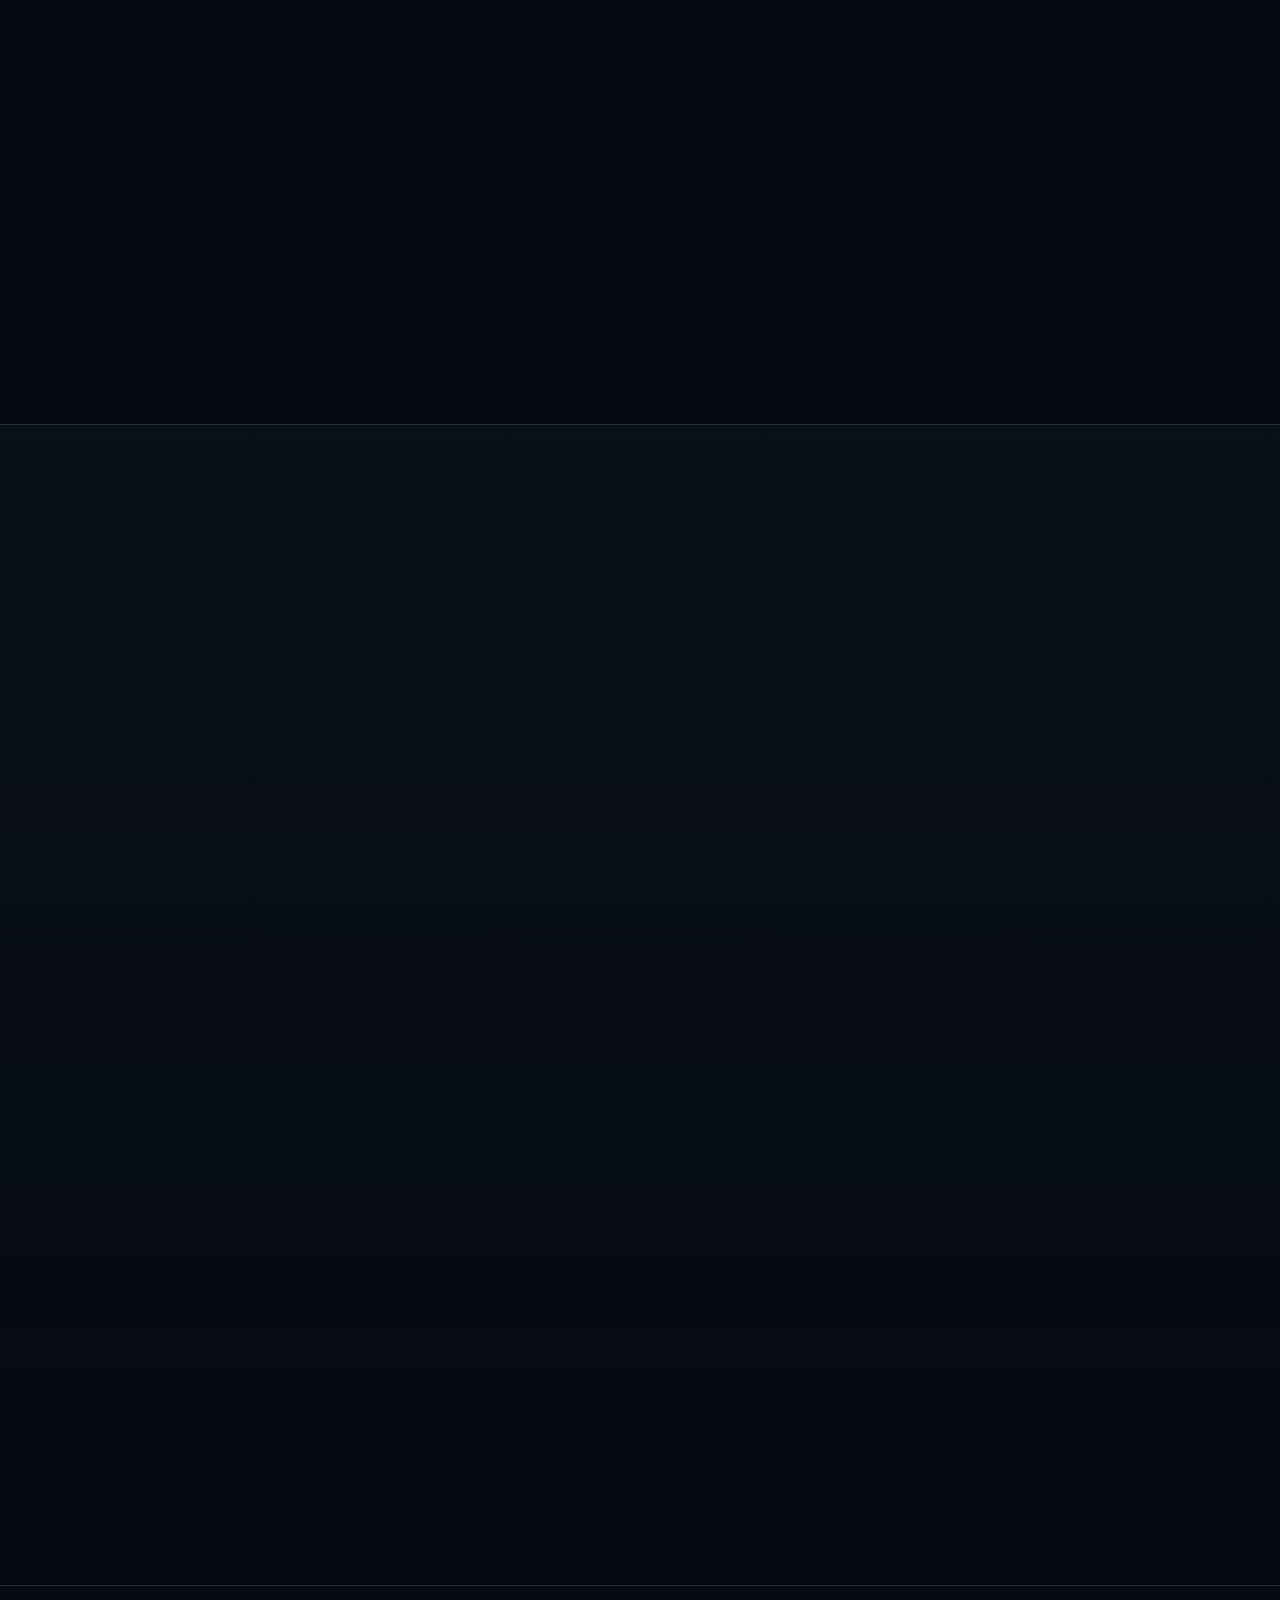
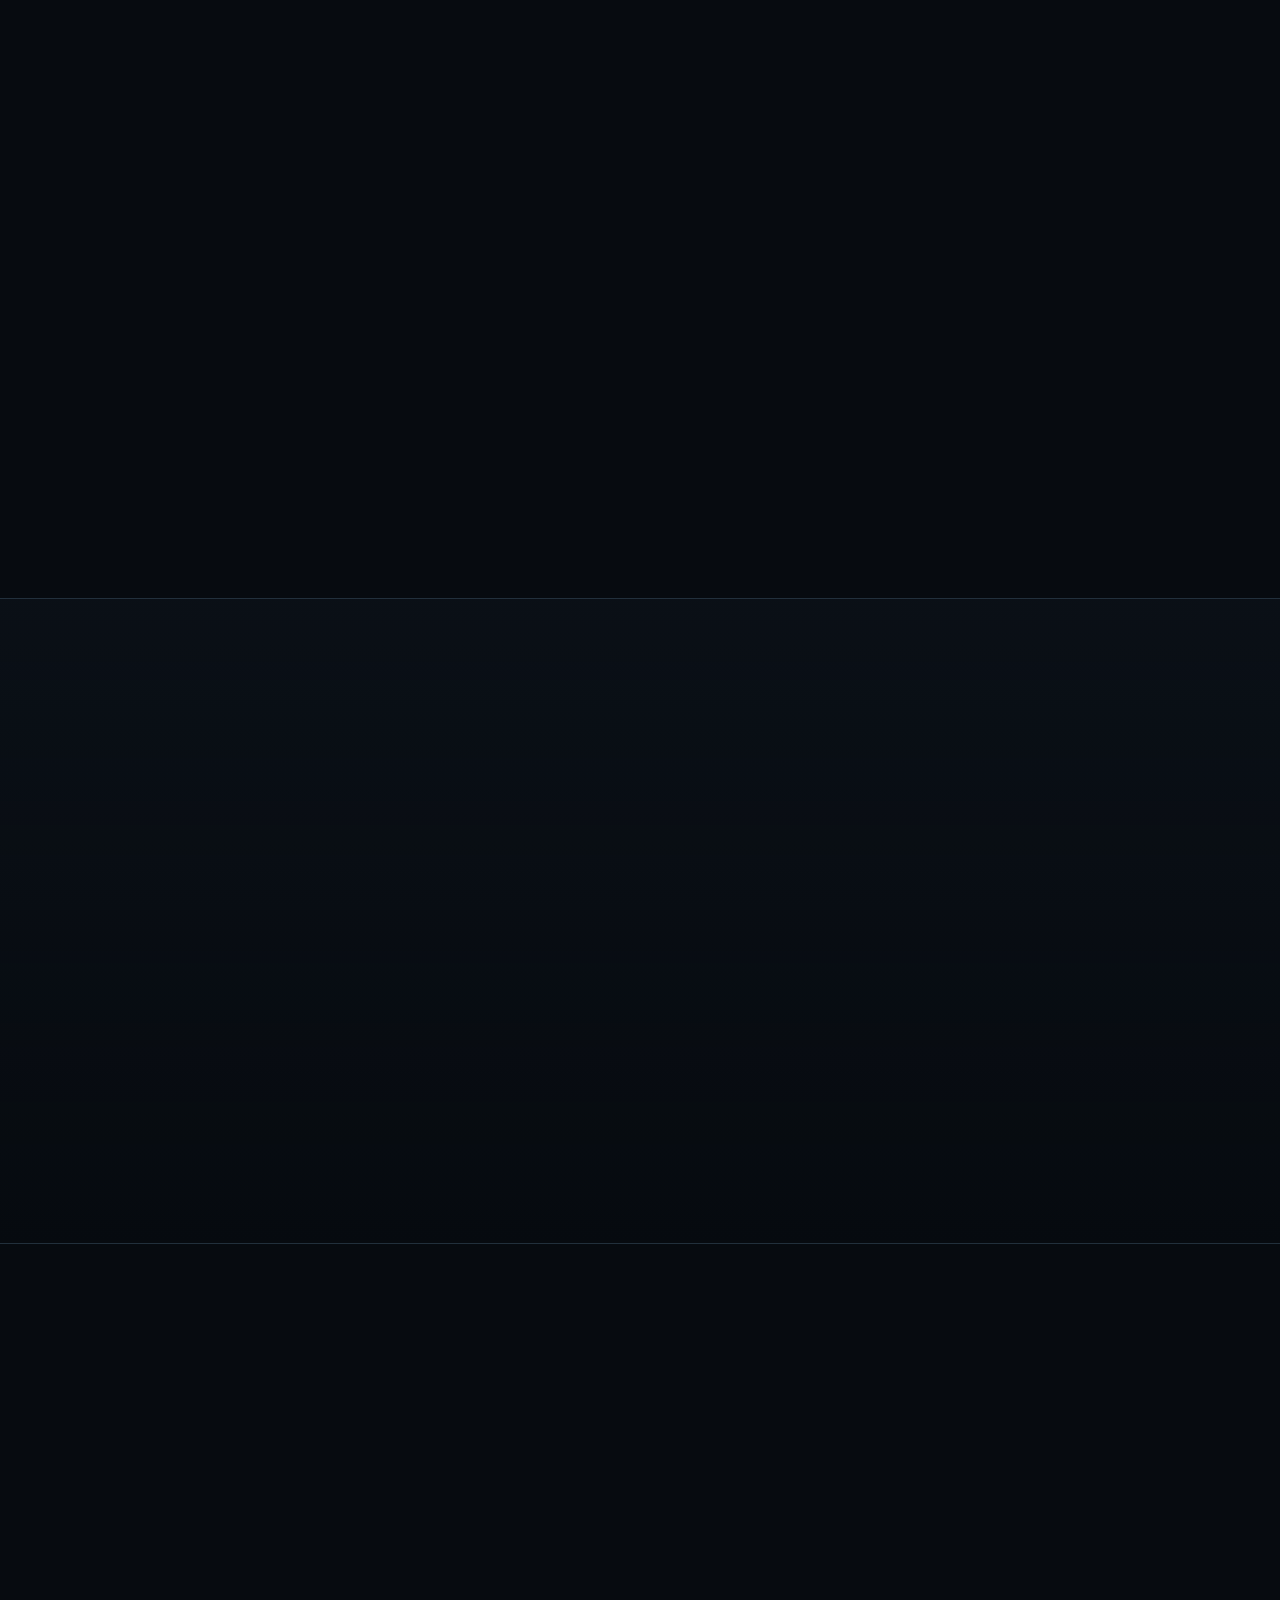
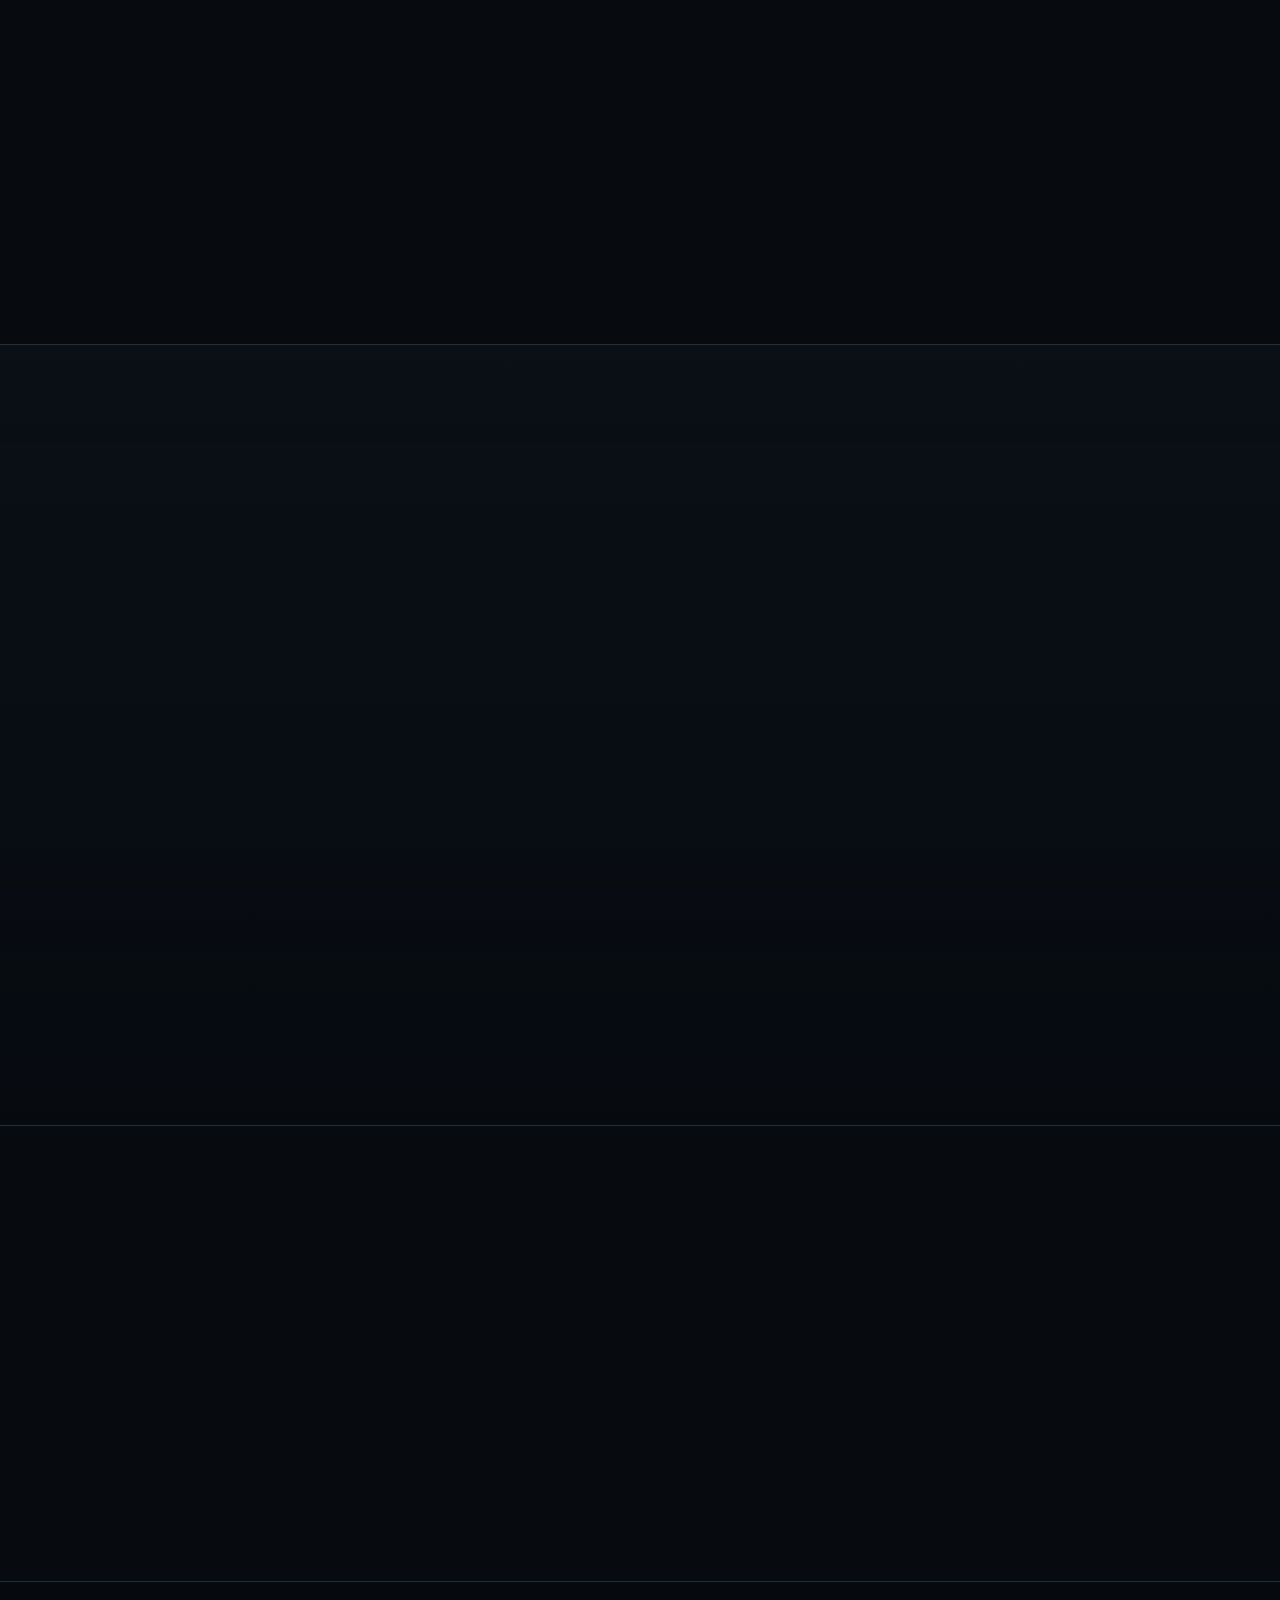
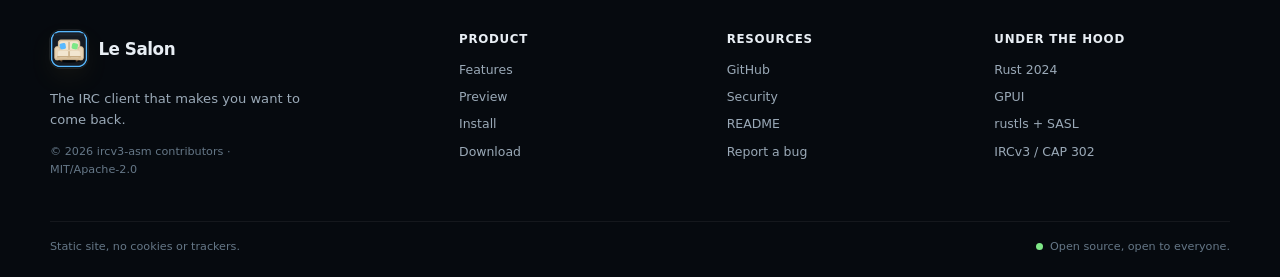
==== commit 1dbf5554: "AppImage : construire sur Ubuntu 22.04 (glibc 2.35) — version 1.9.1 L'AppImage v1.9.0, construite su" ====
--- a/site/index.html
+++ b/site/index.html
@@ -114,9 +114,9 @@
           </div>
 
           <p class="hero-meta">
-            <span class="version-chip" data-version>v1.9.0</span>
+            <span class="version-chip" data-version>v1.9.1</span>
             <span aria-hidden="true">·</span>
-            <span data-size>11,4 Mo</span>
+            <span data-size>11,5 Mo</span>
             <span aria-hidden="true">·</span>
             <span class="lang-fr">AppImage Linux x86_64</span><span class="lang-en">Linux x86_64 AppImage</span>
           </p>
@@ -386,13 +386,13 @@
 
             <p class="install-meta">
               <span class="lang-fr">Linux x86_64</span><span class="lang-en">Linux x86_64</span>
-              · <span data-size>11,4 Mo</span>
-              · <span data-version>v1.9.0</span>
+              · <span data-size>11,5 Mo</span>
+              · <span data-version>v1.9.1</span>
             </p>
 
             <div class="sha-block">
               <span class="sha-label">SHA-256</span>
-              <code data-sha>c0528c04f3b9ef5756263edbe185283e40ed0c0ff71c477d5f861a12719a0fe8</code>
+              <code data-sha>1583cba1f4971c022d16ff66460a925a84f9245a5e1330414a70922d155e1118</code>
             </div>
           </div>
 
@@ -405,8 +405,8 @@
                   <span class="lang-fr">Copier</span><span class="lang-en">Copy</span>
                 </button>
               </div>
-              <pre><code id="install-command" data-command>chmod +x Le-Salon-1.9.0-x86_64.AppImage
-./Le-Salon-1.9.0-x86_64.AppImage</code></pre>
+              <pre><code id="install-command" data-command>chmod +x Le-Salon-1.9.1-x86_64.AppImage
+./Le-Salon-1.9.1-x86_64.AppImage</code></pre>
             </div>
             <p class="code-note">
               <svg class="icon" aria-hidden="true"><use href="#i-alert"></use></svg>
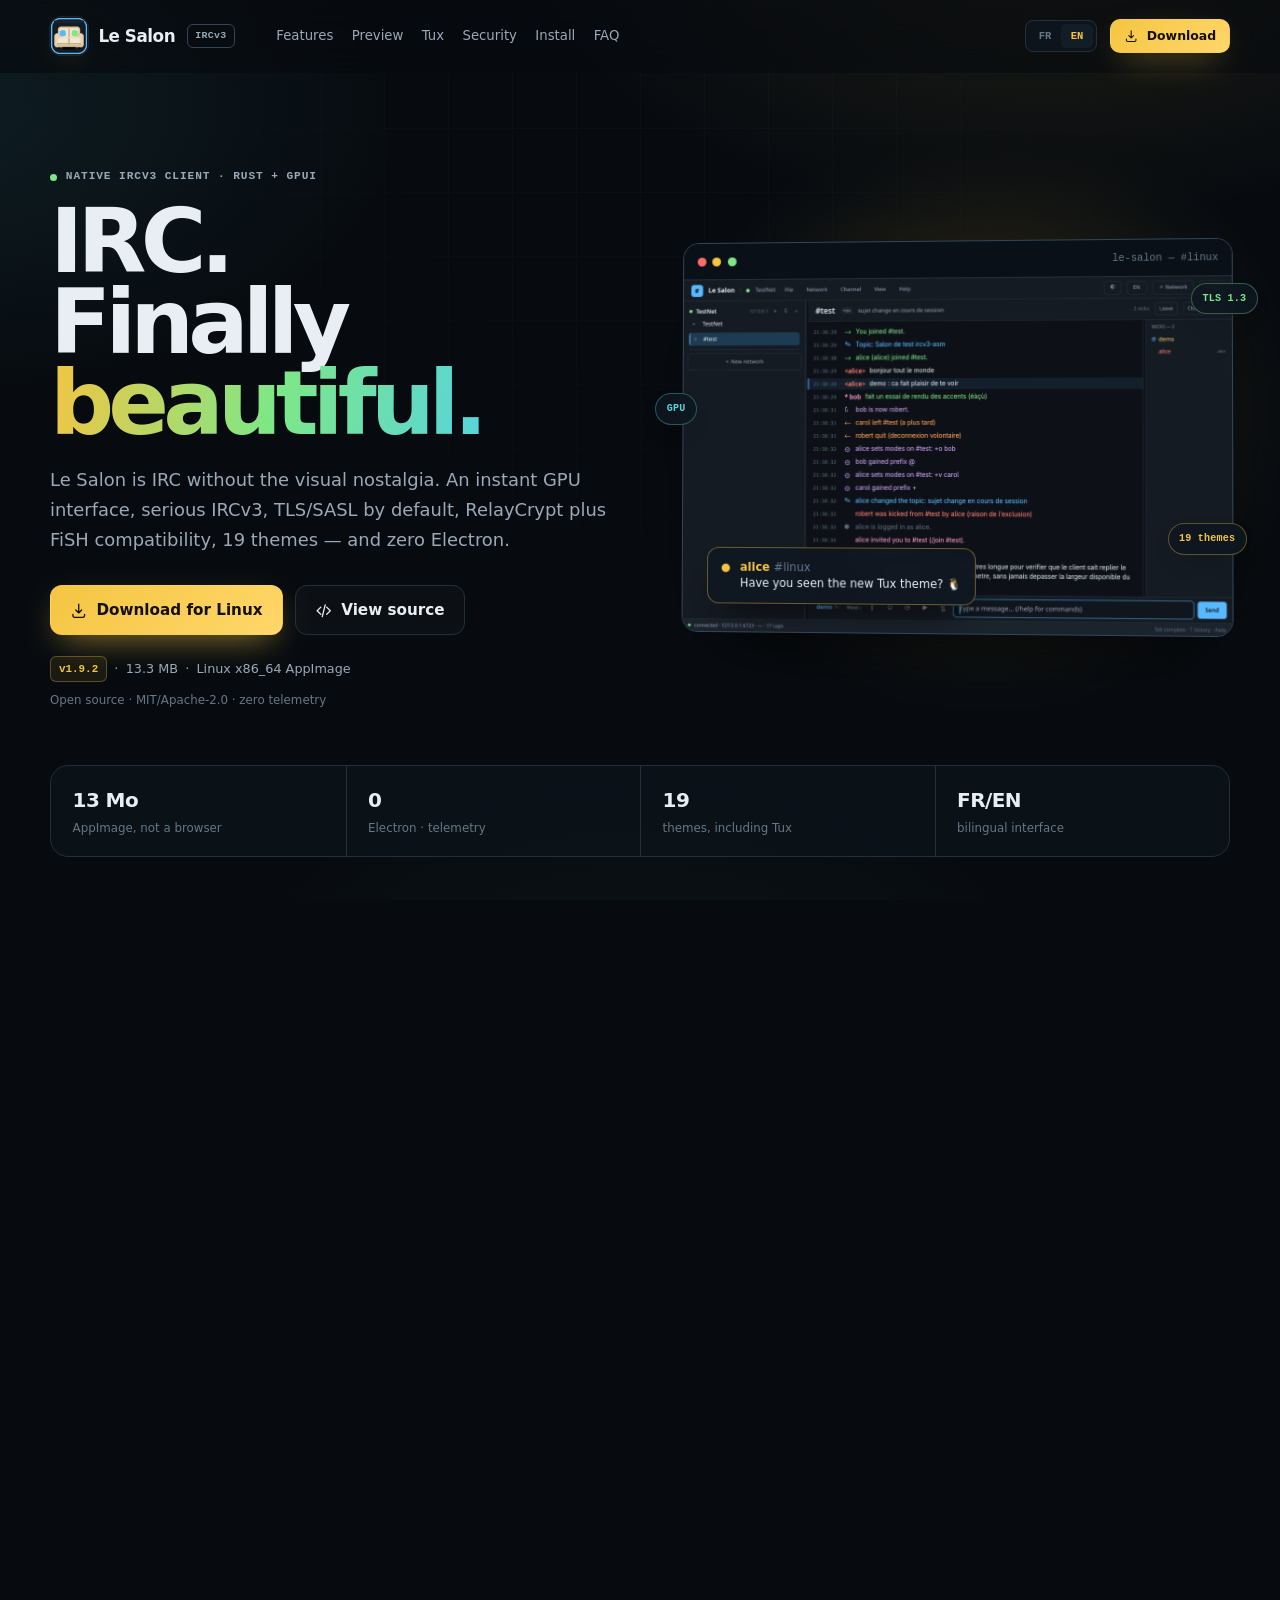
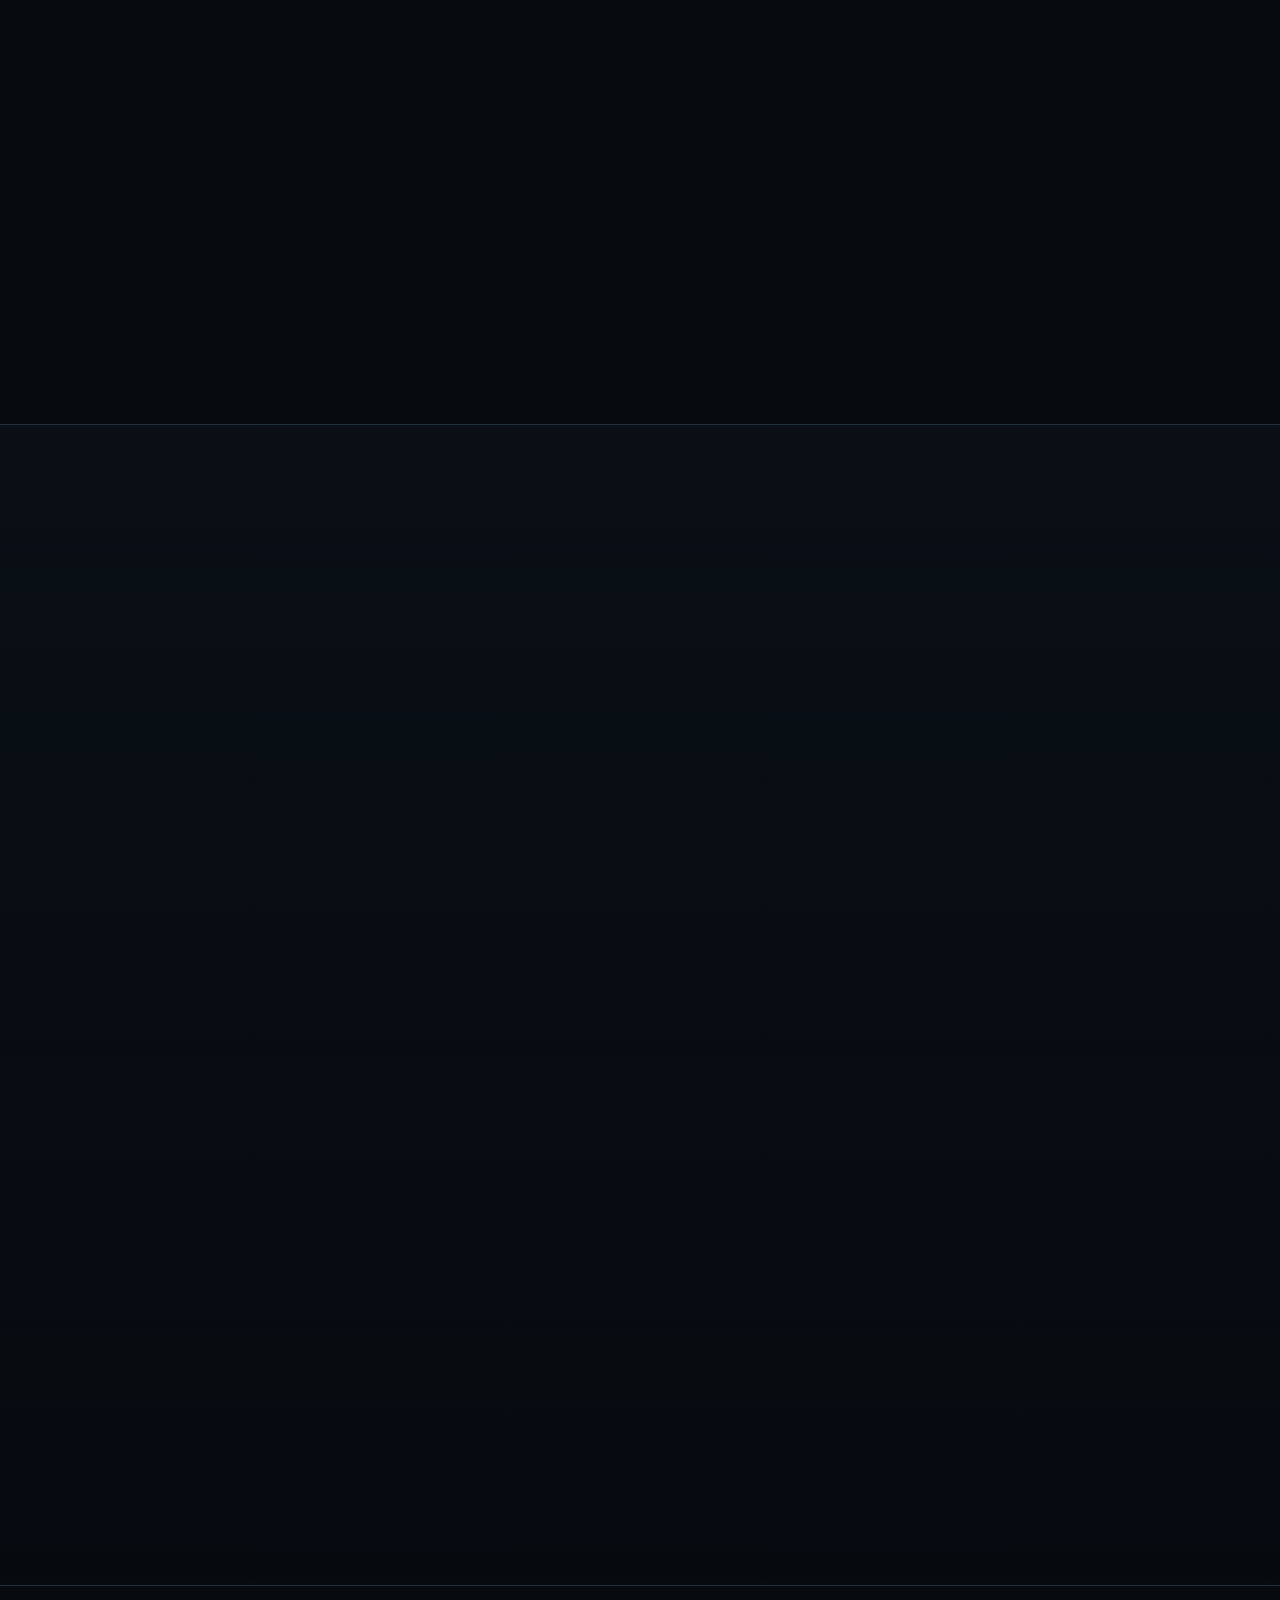
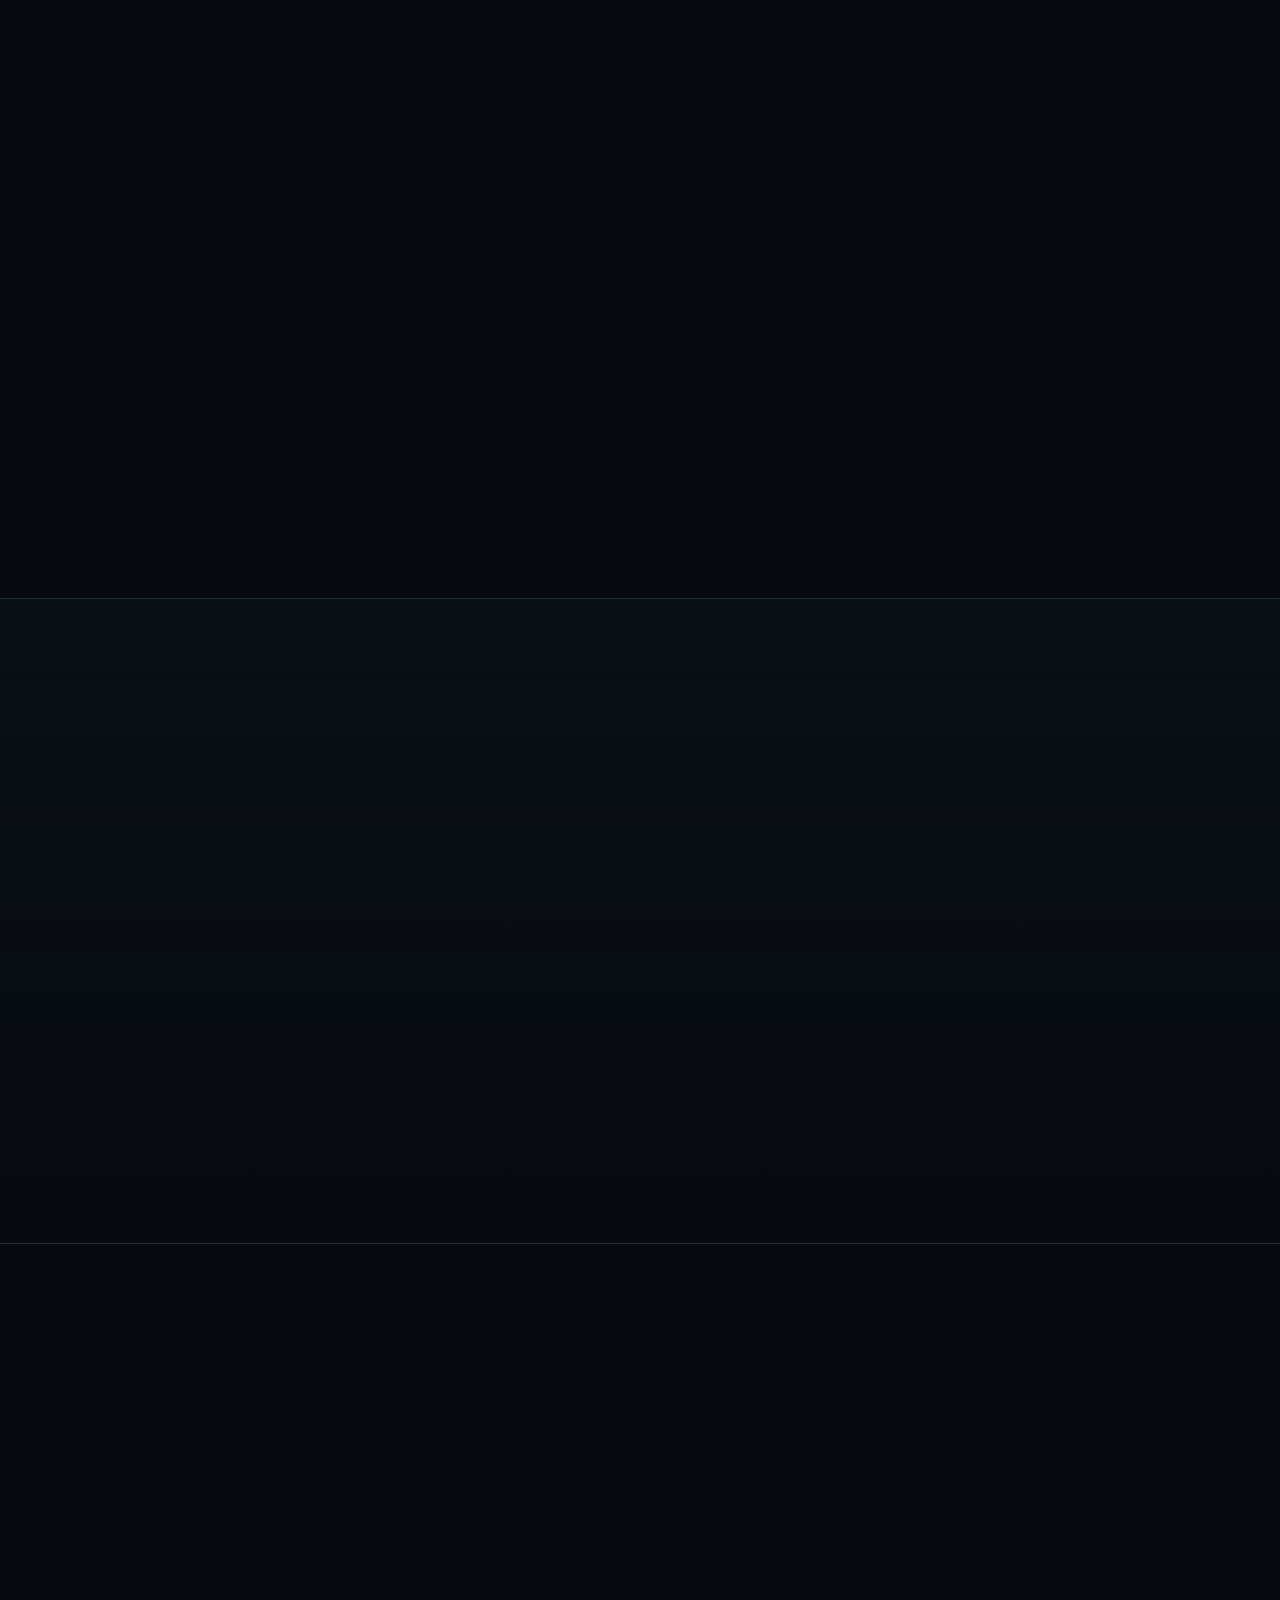
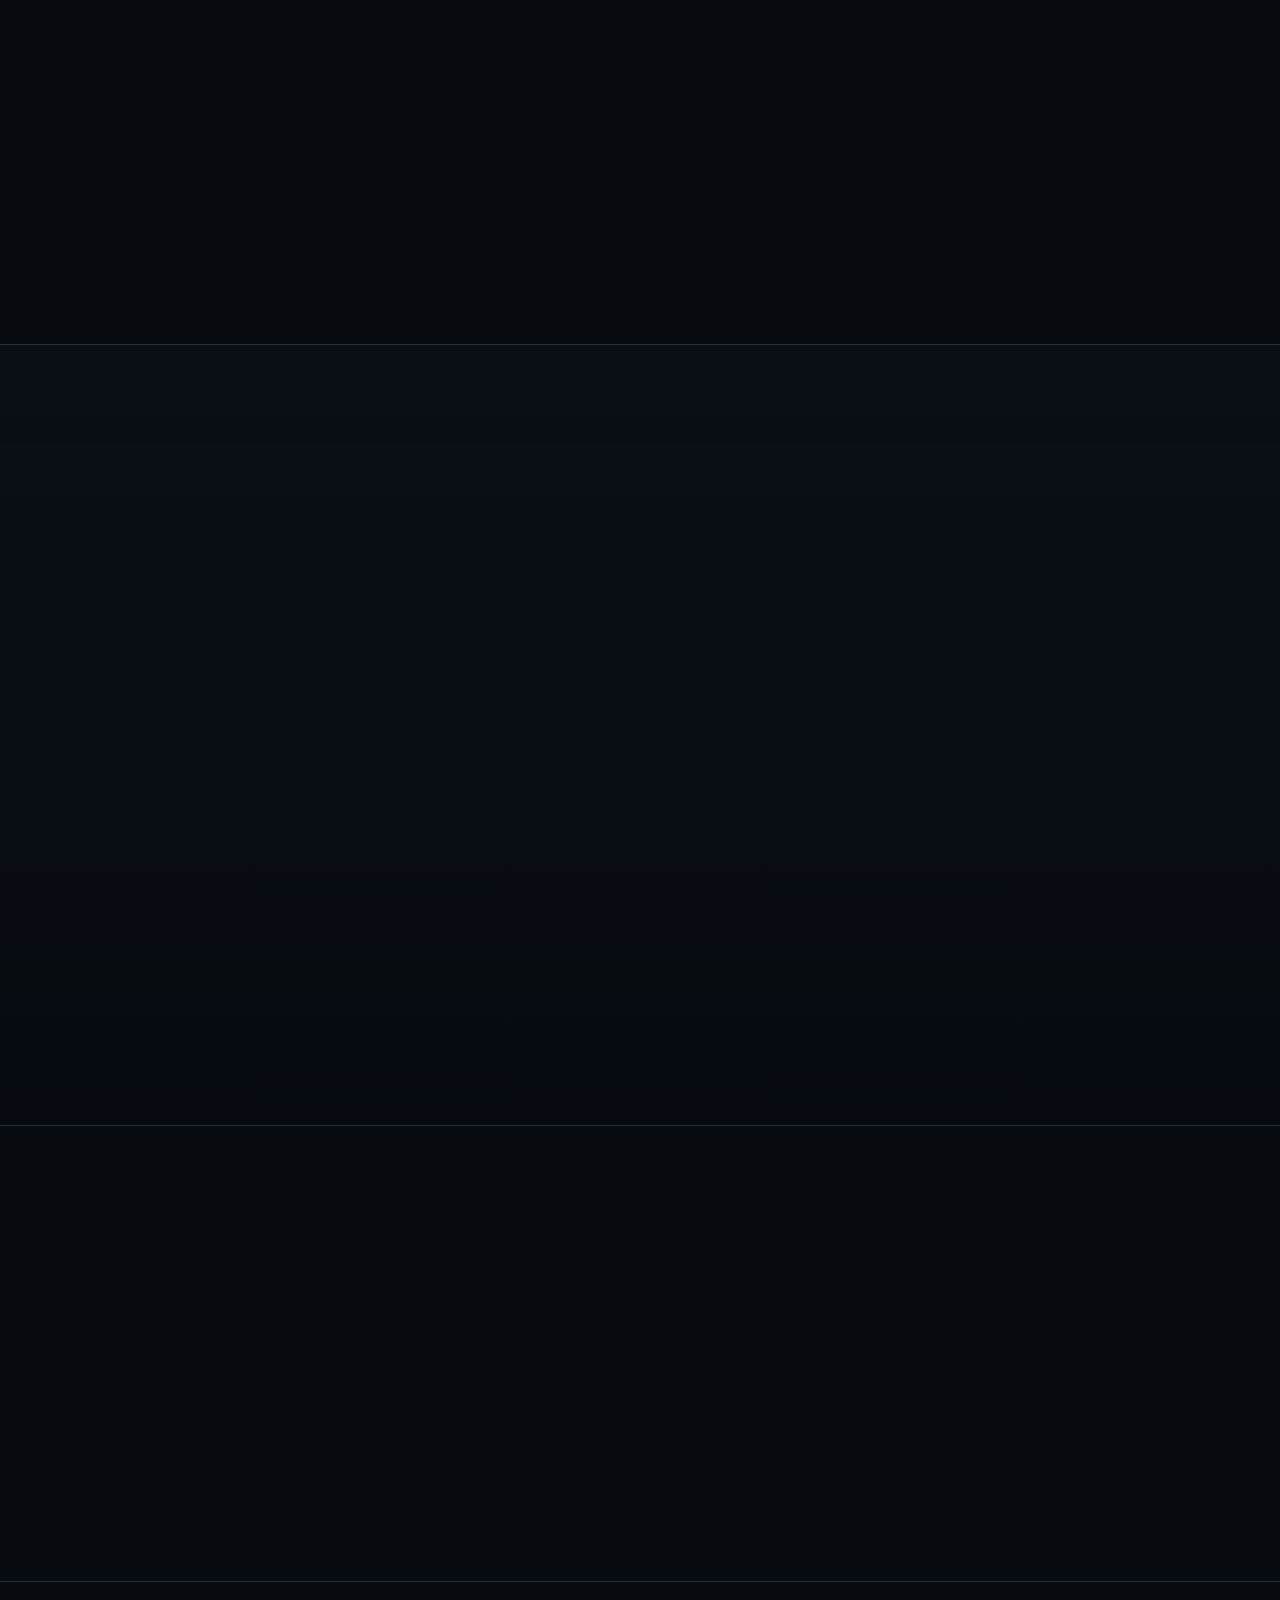
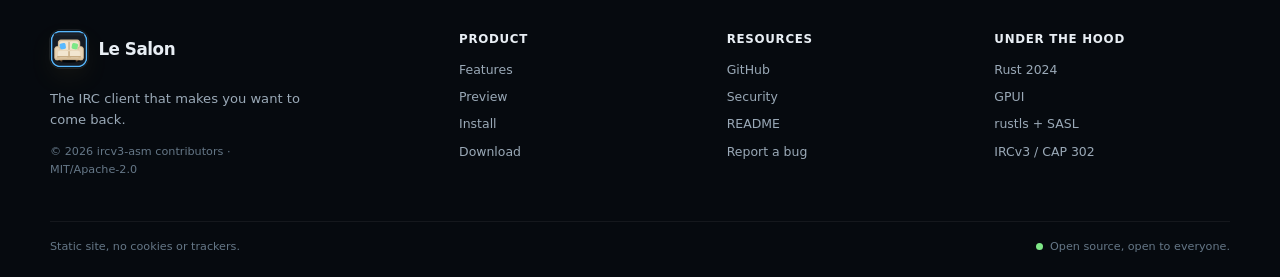
==== commit 2b02a3db: "AppImage : repli Vulkan logiciel (lavapipe) — version 1.9.2 Le catalogue AppImage teste l'applicatio" ====
--- a/site/index.html
+++ b/site/index.html
@@ -114,9 +114,9 @@
           </div>
 
           <p class="hero-meta">
-            <span class="version-chip" data-version>v1.9.1</span>
+            <span class="version-chip" data-version>v1.9.2</span>
             <span aria-hidden="true">·</span>
-            <span data-size>11,5 Mo</span>
+            <span data-size>13,3 Mo</span>
             <span aria-hidden="true">·</span>
             <span class="lang-fr">AppImage Linux x86_64</span><span class="lang-en">Linux x86_64 AppImage</span>
           </p>
@@ -153,7 +153,7 @@
     </section>
 
     <section class="container stats reveal" aria-label="Chiffres clés">
-      <div class="stat"><strong>11 Mo</strong><span class="lang-fr">AppImage, pas un navigateur</span><span class="lang-en">AppImage, not a browser</span></div>
+      <div class="stat"><strong>13 Mo</strong><span class="lang-fr">AppImage, pas un navigateur</span><span class="lang-en">AppImage, not a browser</span></div>
       <div class="stat"><strong>0</strong><span class="lang-fr">Electron · télémétrie</span><span class="lang-en">Electron · telemetry</span></div>
       <div class="stat"><strong>19</strong><span class="lang-fr">thèmes, dont Tux</span><span class="lang-en">themes, including Tux</span></div>
       <div class="stat"><strong>FR/EN</strong><span class="lang-fr">interface bilingue</span><span class="lang-en">bilingual interface</span></div>
@@ -171,7 +171,7 @@
           <article class="feature-card reveal">
             <div class="feature-icon tone-yellow"><svg class="icon" aria-hidden="true"><use href="#i-bolt"></use></svg></div>
             <h3><span class="lang-fr">Natif. Vraiment.</span><span class="lang-en">Native. Really.</span></h3>
-            <p><span class="lang-fr">GPUI dessine l'interface sur GPU. Démarrage immédiat, 11 Mo, aucune webview à traîner.</span><span class="lang-en">GPUI draws the interface on the GPU. Instant startup, 11 MB, no webview to drag around.</span></p>
+            <p><span class="lang-fr">GPUI dessine l'interface sur GPU. Démarrage immédiat, 13 Mo, aucune webview à traîner.</span><span class="lang-en">GPUI draws the interface on the GPU. Instant startup, 13 MB, no webview to drag around.</span></p>
           </article>
 
           <article class="feature-card reveal">
@@ -386,13 +386,13 @@
 
             <p class="install-meta">
               <span class="lang-fr">Linux x86_64</span><span class="lang-en">Linux x86_64</span>
-              · <span data-size>11,5 Mo</span>
-              · <span data-version>v1.9.1</span>
+              · <span data-size>13,3 Mo</span>
+              · <span data-version>v1.9.2</span>
             </p>
 
             <div class="sha-block">
               <span class="sha-label">SHA-256</span>
-              <code data-sha>1583cba1f4971c022d16ff66460a925a84f9245a5e1330414a70922d155e1118</code>
+              <code data-sha>bbf6bf1753407d343f46fb649ee052d1d5a078dec0487d7db89112c5afe768a9</code>
             </div>
           </div>
 
@@ -405,8 +405,8 @@
                   <span class="lang-fr">Copier</span><span class="lang-en">Copy</span>
                 </button>
               </div>
-              <pre><code id="install-command" data-command>chmod +x Le-Salon-1.9.1-x86_64.AppImage
-./Le-Salon-1.9.1-x86_64.AppImage</code></pre>
+              <pre><code id="install-command" data-command>chmod +x Le-Salon-1.9.2-x86_64.AppImage
+./Le-Salon-1.9.2-x86_64.AppImage</code></pre>
             </div>
             <p class="code-note">
               <svg class="icon" aria-hidden="true"><use href="#i-alert"></use></svg>
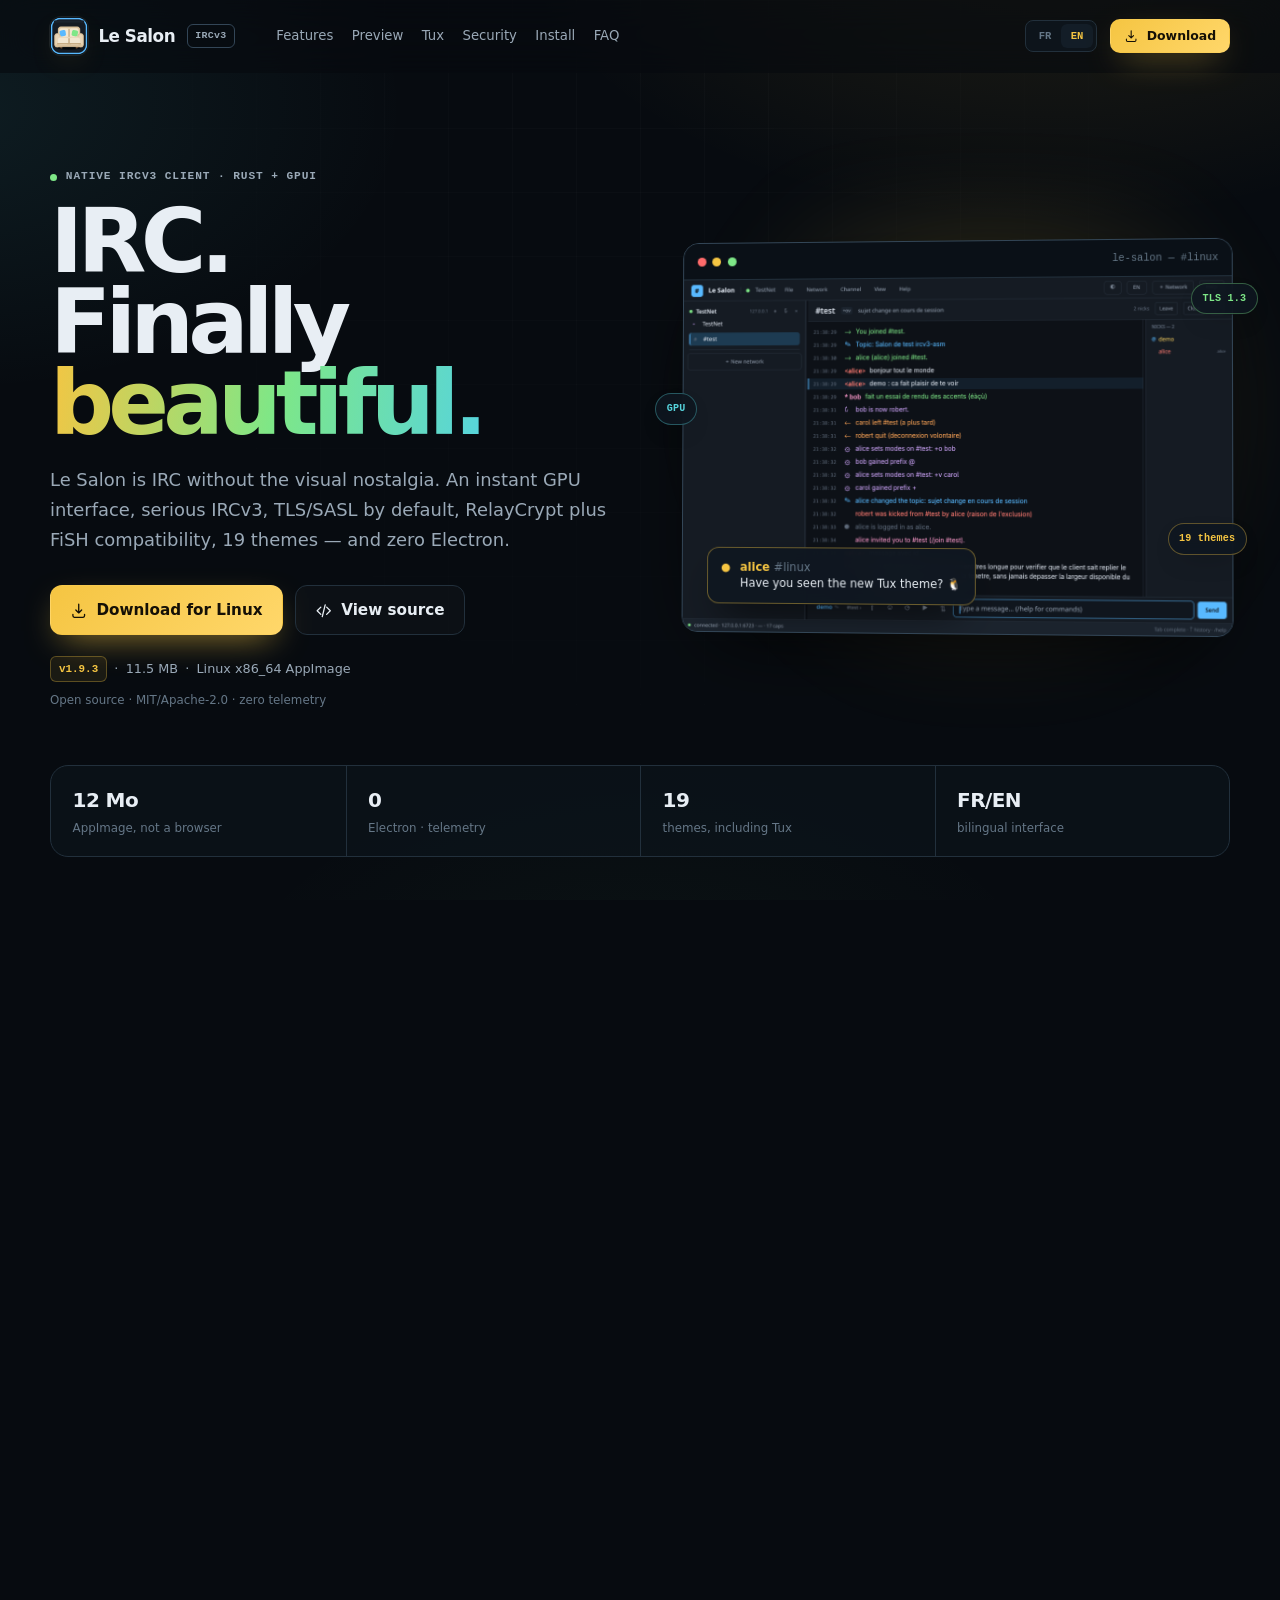
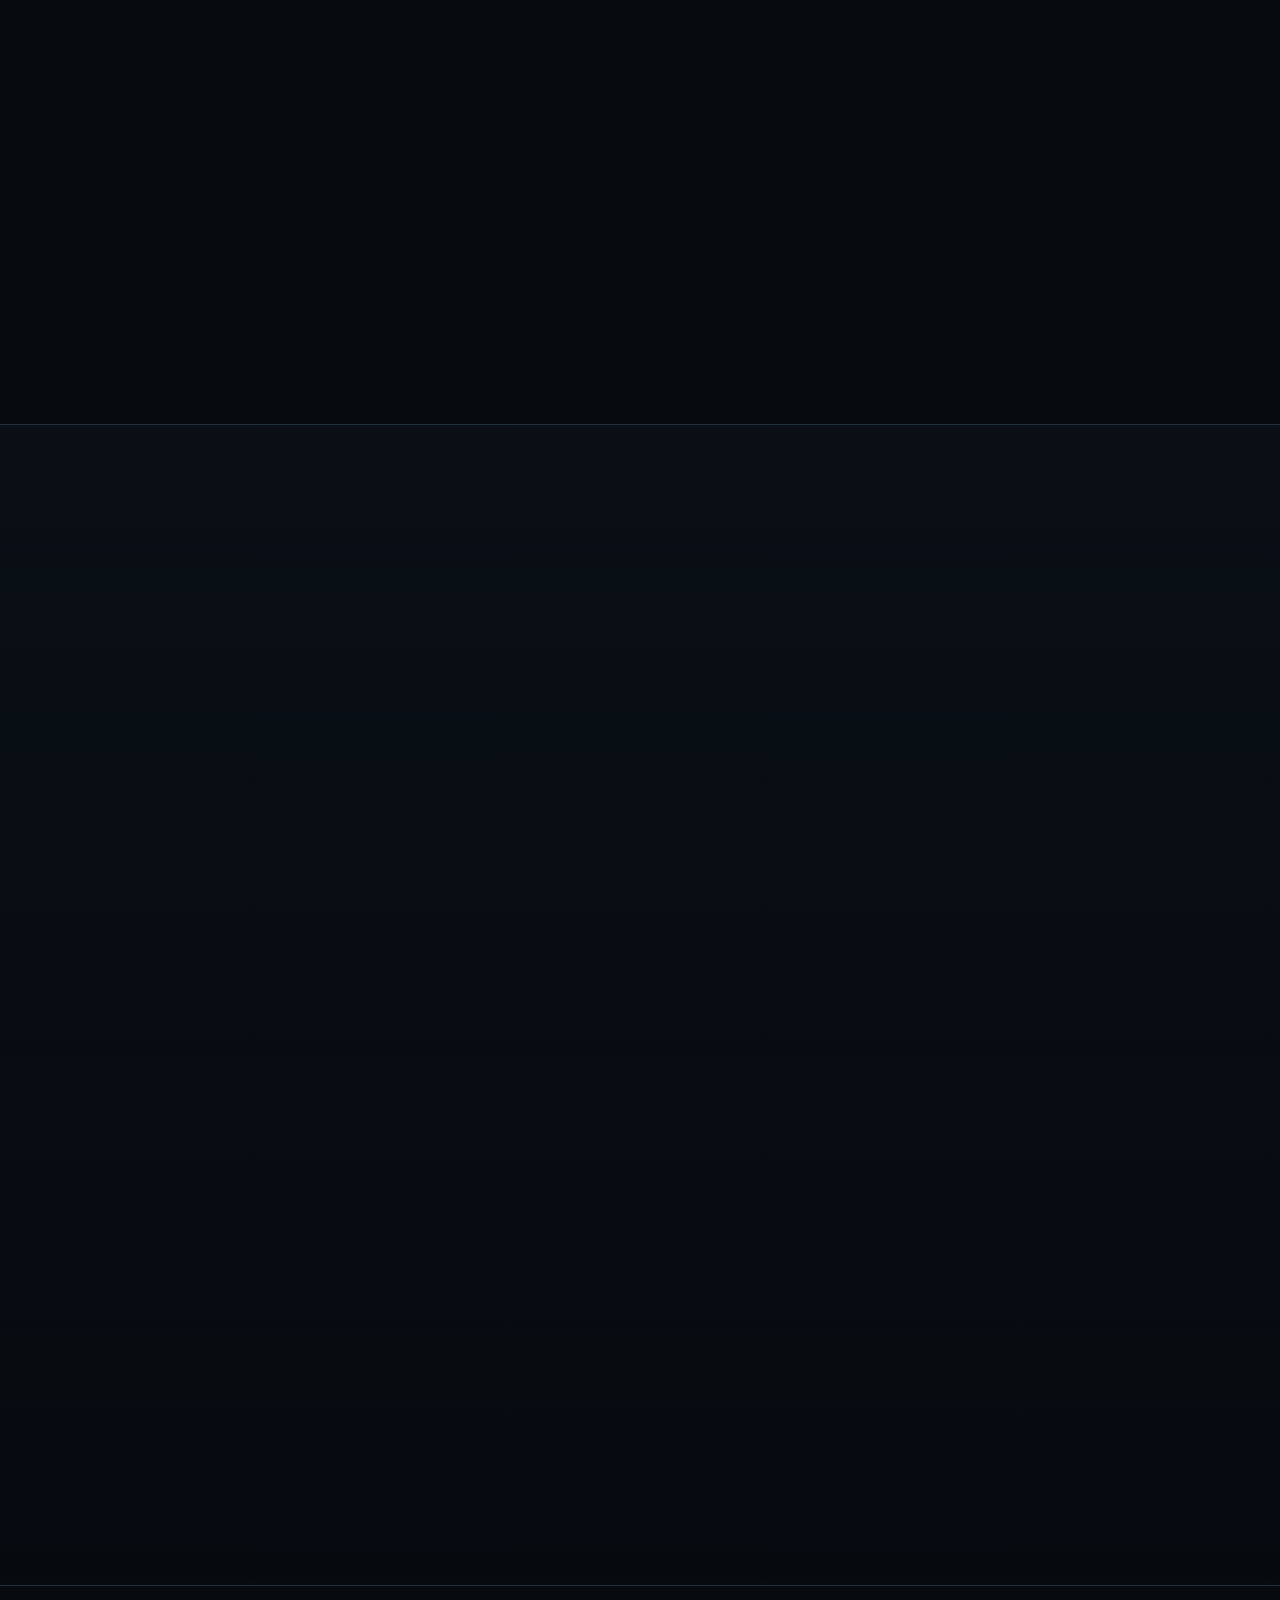
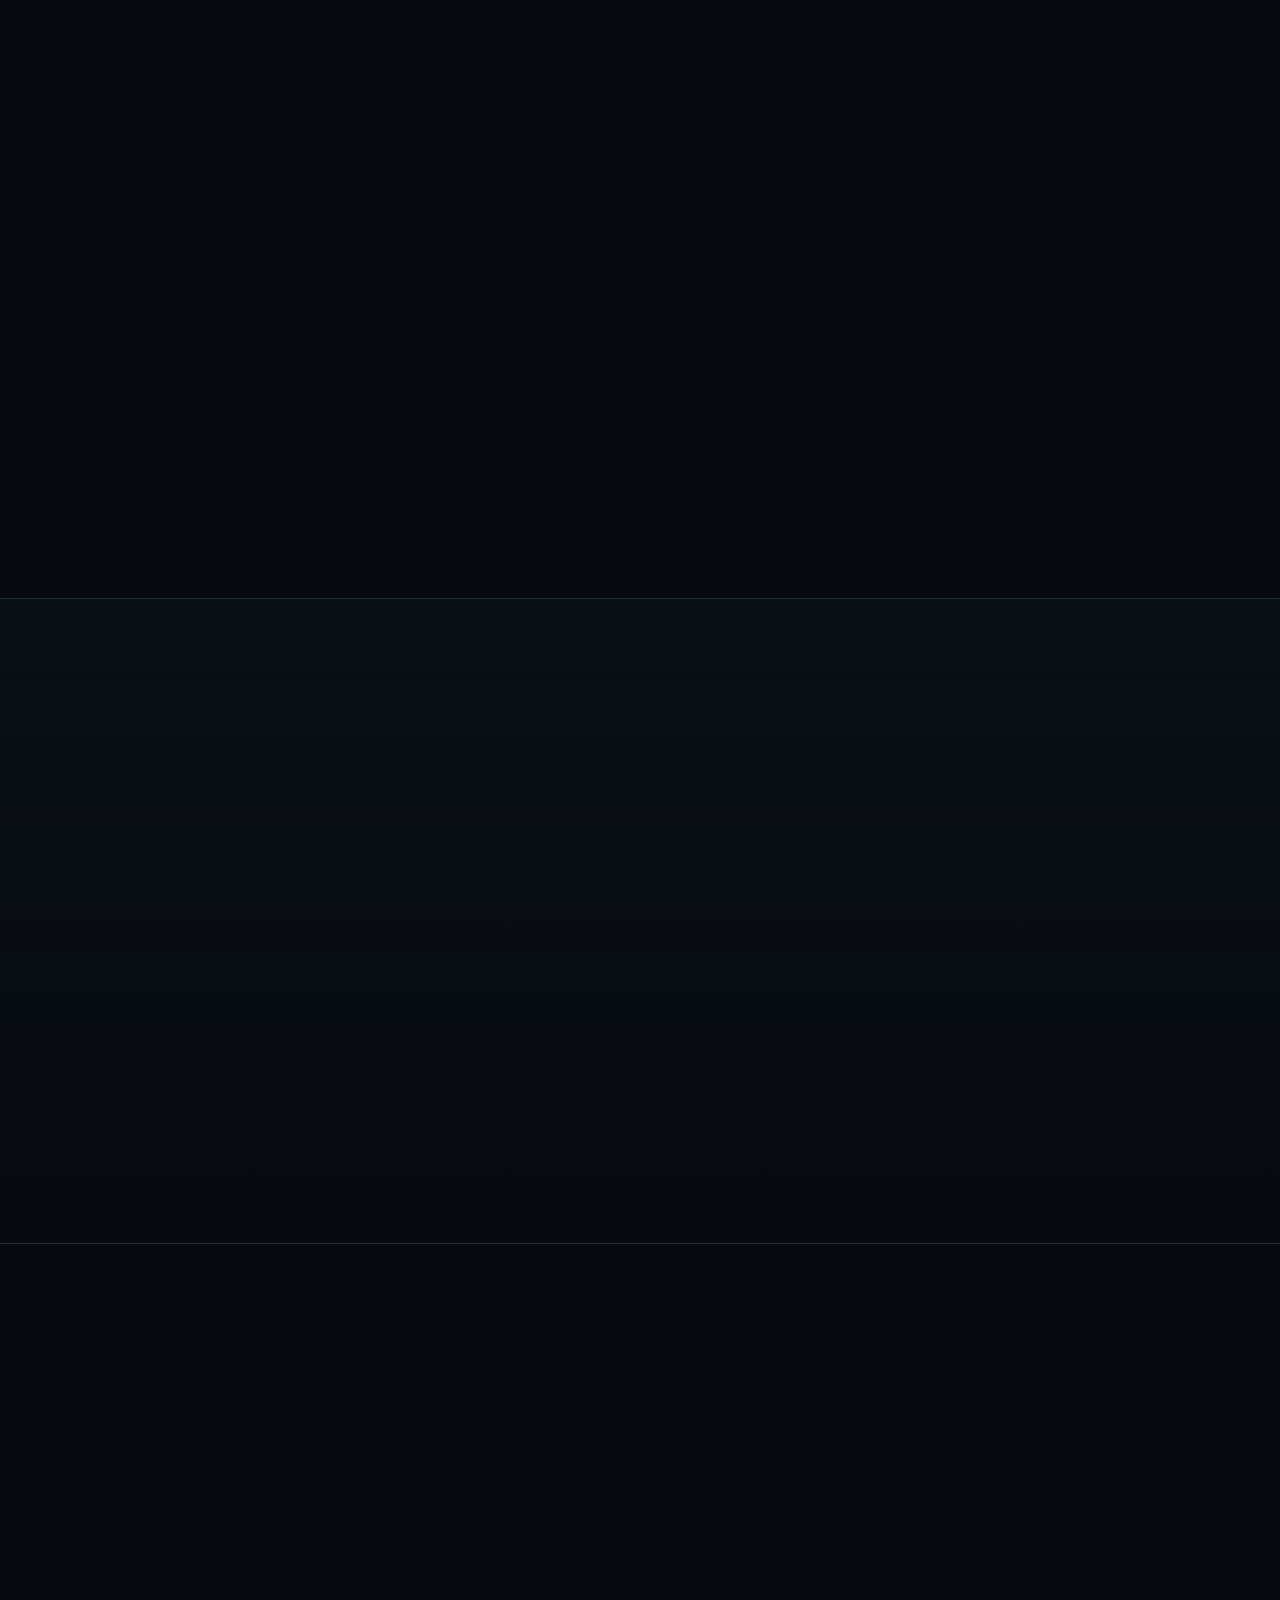
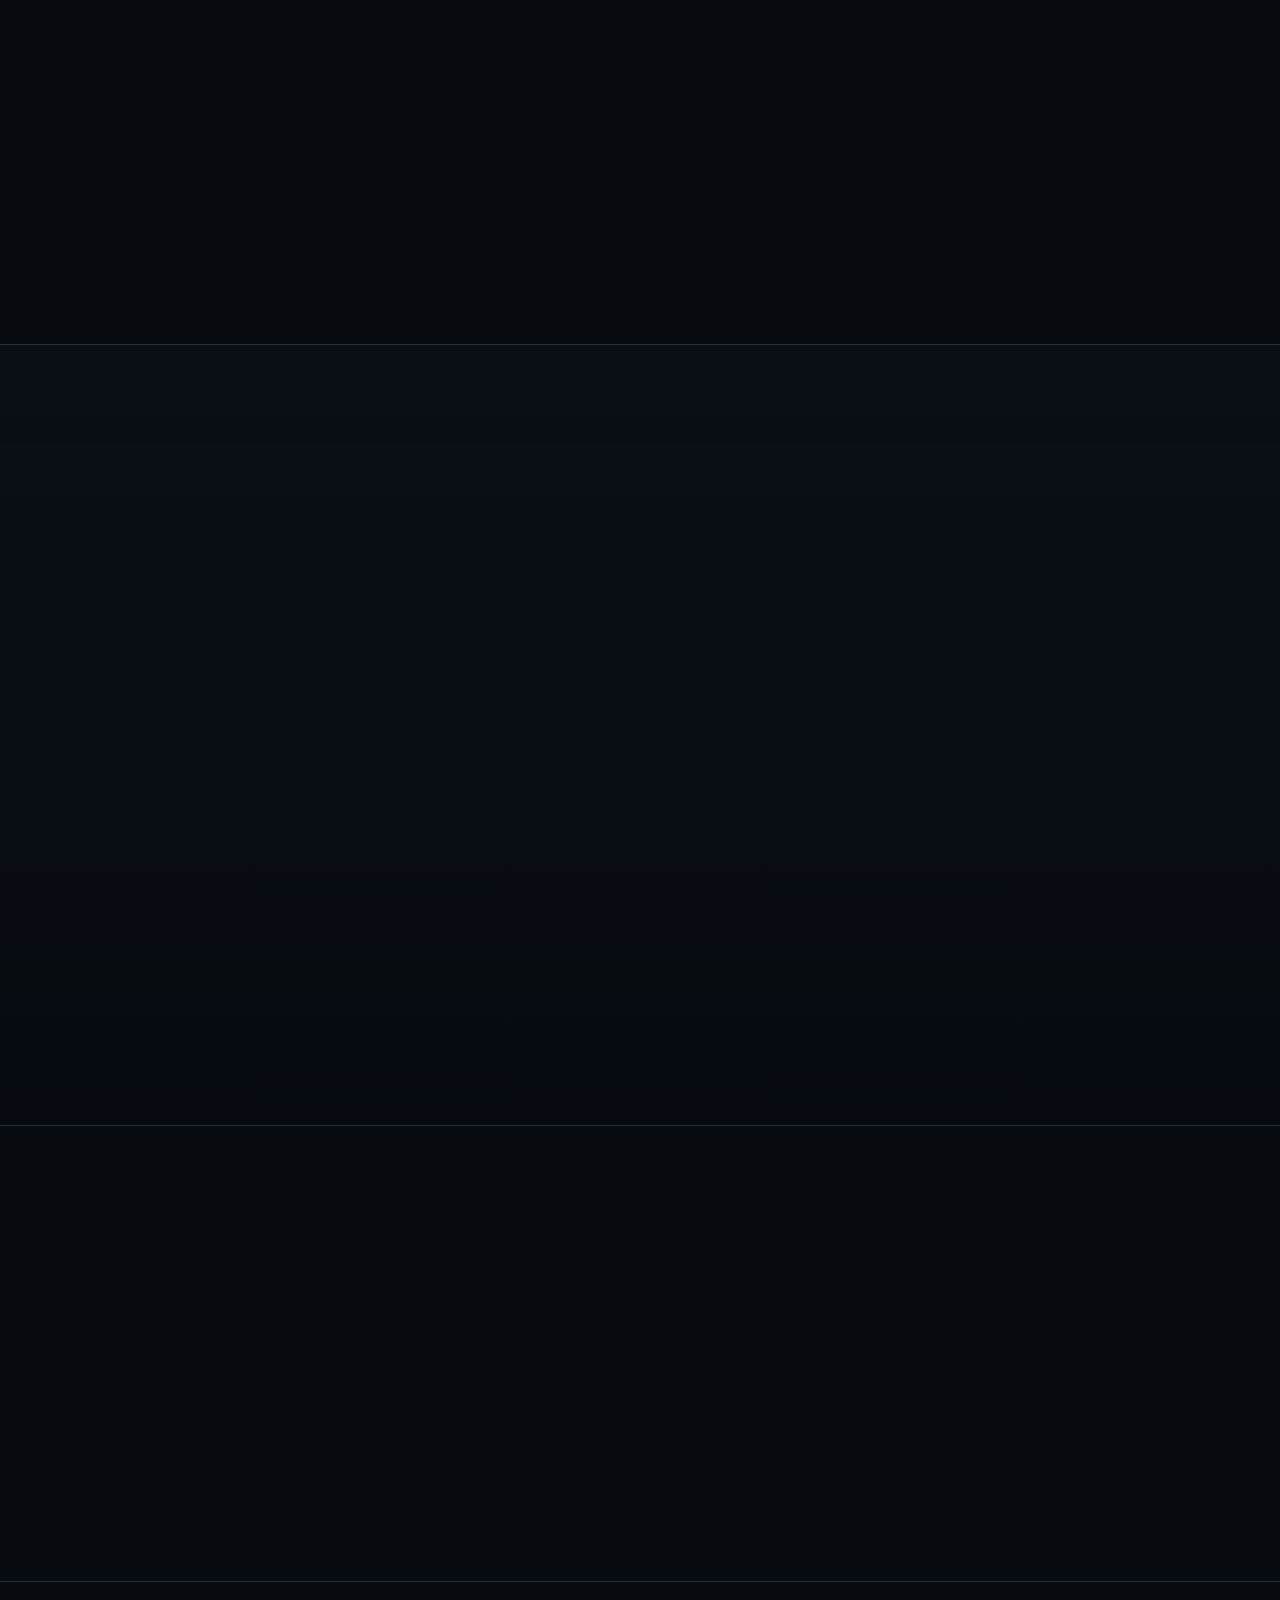
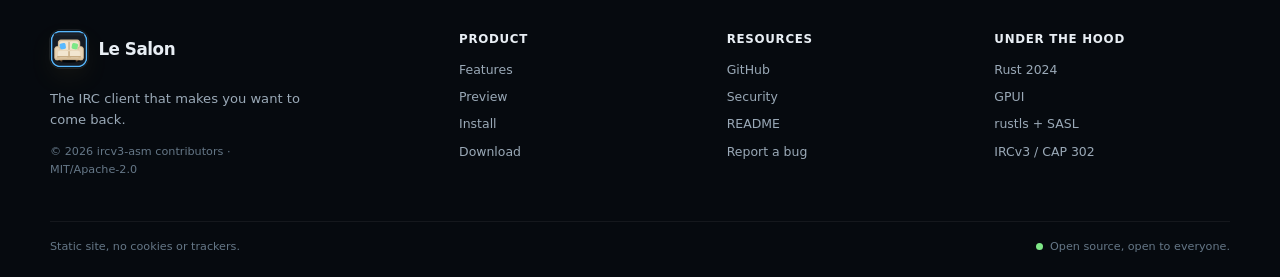
==== commit 7646fe09: "AppImage : fenêtre de repli sans Vulkan — version 1.9.3 Le catalogue AppImage teste l'application so" ====
--- a/site/index.html
+++ b/site/index.html
@@ -114,9 +114,9 @@
           </div>
 
           <p class="hero-meta">
-            <span class="version-chip" data-version>v1.9.2</span>
+            <span class="version-chip" data-version>v1.9.3</span>
             <span aria-hidden="true">·</span>
-            <span data-size>13,3 Mo</span>
+            <span data-size>11,5 Mo</span>
             <span aria-hidden="true">·</span>
             <span class="lang-fr">AppImage Linux x86_64</span><span class="lang-en">Linux x86_64 AppImage</span>
           </p>
@@ -153,7 +153,7 @@
     </section>
 
     <section class="container stats reveal" aria-label="Chiffres clés">
-      <div class="stat"><strong>13 Mo</strong><span class="lang-fr">AppImage, pas un navigateur</span><span class="lang-en">AppImage, not a browser</span></div>
+      <div class="stat"><strong>12 Mo</strong><span class="lang-fr">AppImage, pas un navigateur</span><span class="lang-en">AppImage, not a browser</span></div>
       <div class="stat"><strong>0</strong><span class="lang-fr">Electron · télémétrie</span><span class="lang-en">Electron · telemetry</span></div>
       <div class="stat"><strong>19</strong><span class="lang-fr">thèmes, dont Tux</span><span class="lang-en">themes, including Tux</span></div>
       <div class="stat"><strong>FR/EN</strong><span class="lang-fr">interface bilingue</span><span class="lang-en">bilingual interface</span></div>
@@ -171,7 +171,7 @@
           <article class="feature-card reveal">
             <div class="feature-icon tone-yellow"><svg class="icon" aria-hidden="true"><use href="#i-bolt"></use></svg></div>
             <h3><span class="lang-fr">Natif. Vraiment.</span><span class="lang-en">Native. Really.</span></h3>
-            <p><span class="lang-fr">GPUI dessine l'interface sur GPU. Démarrage immédiat, 13 Mo, aucune webview à traîner.</span><span class="lang-en">GPUI draws the interface on the GPU. Instant startup, 13 MB, no webview to drag around.</span></p>
+            <p><span class="lang-fr">GPUI dessine l'interface sur GPU. Démarrage immédiat, 12 Mo, aucune webview à traîner.</span><span class="lang-en">GPUI draws the interface on the GPU. Instant startup, 12 MB, no webview to drag around.</span></p>
           </article>
 
           <article class="feature-card reveal">
@@ -386,13 +386,13 @@
 
             <p class="install-meta">
               <span class="lang-fr">Linux x86_64</span><span class="lang-en">Linux x86_64</span>
-              · <span data-size>13,3 Mo</span>
-              · <span data-version>v1.9.2</span>
+              · <span data-size>11,5 Mo</span>
+              · <span data-version>v1.9.3</span>
             </p>
 
             <div class="sha-block">
               <span class="sha-label">SHA-256</span>
-              <code data-sha>bbf6bf1753407d343f46fb649ee052d1d5a078dec0487d7db89112c5afe768a9</code>
+              <code data-sha>08f3b6c45682d24bda6b0b3f8cba02ba6a53d61c82f7633d5e2c9ac75a7010c4</code>
             </div>
           </div>
 
@@ -405,8 +405,8 @@
                   <span class="lang-fr">Copier</span><span class="lang-en">Copy</span>
                 </button>
               </div>
-              <pre><code id="install-command" data-command>chmod +x Le-Salon-1.9.2-x86_64.AppImage
-./Le-Salon-1.9.2-x86_64.AppImage</code></pre>
+              <pre><code id="install-command" data-command>chmod +x Le-Salon-1.9.3-x86_64.AppImage
+./Le-Salon-1.9.3-x86_64.AppImage</code></pre>
             </div>
             <p class="code-note">
               <svg class="icon" aria-hidden="true"><use href="#i-alert"></use></svg>
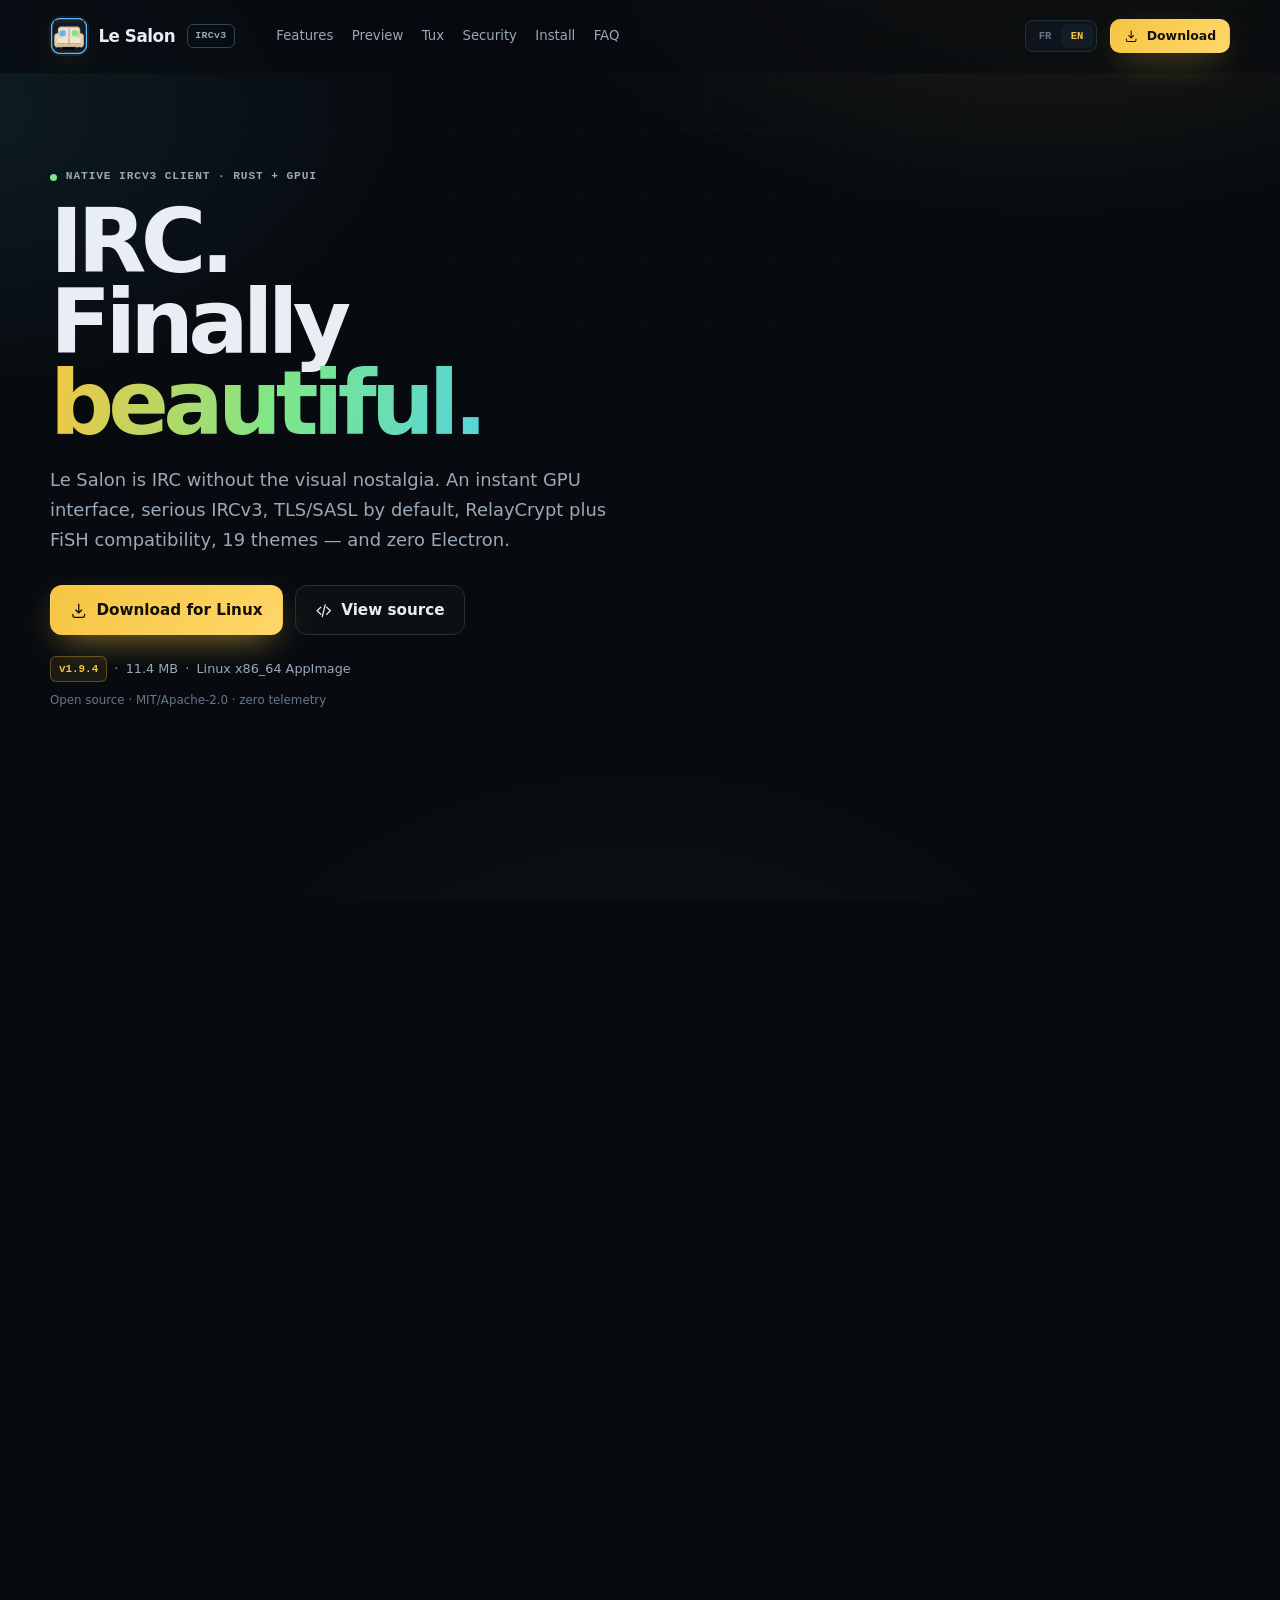
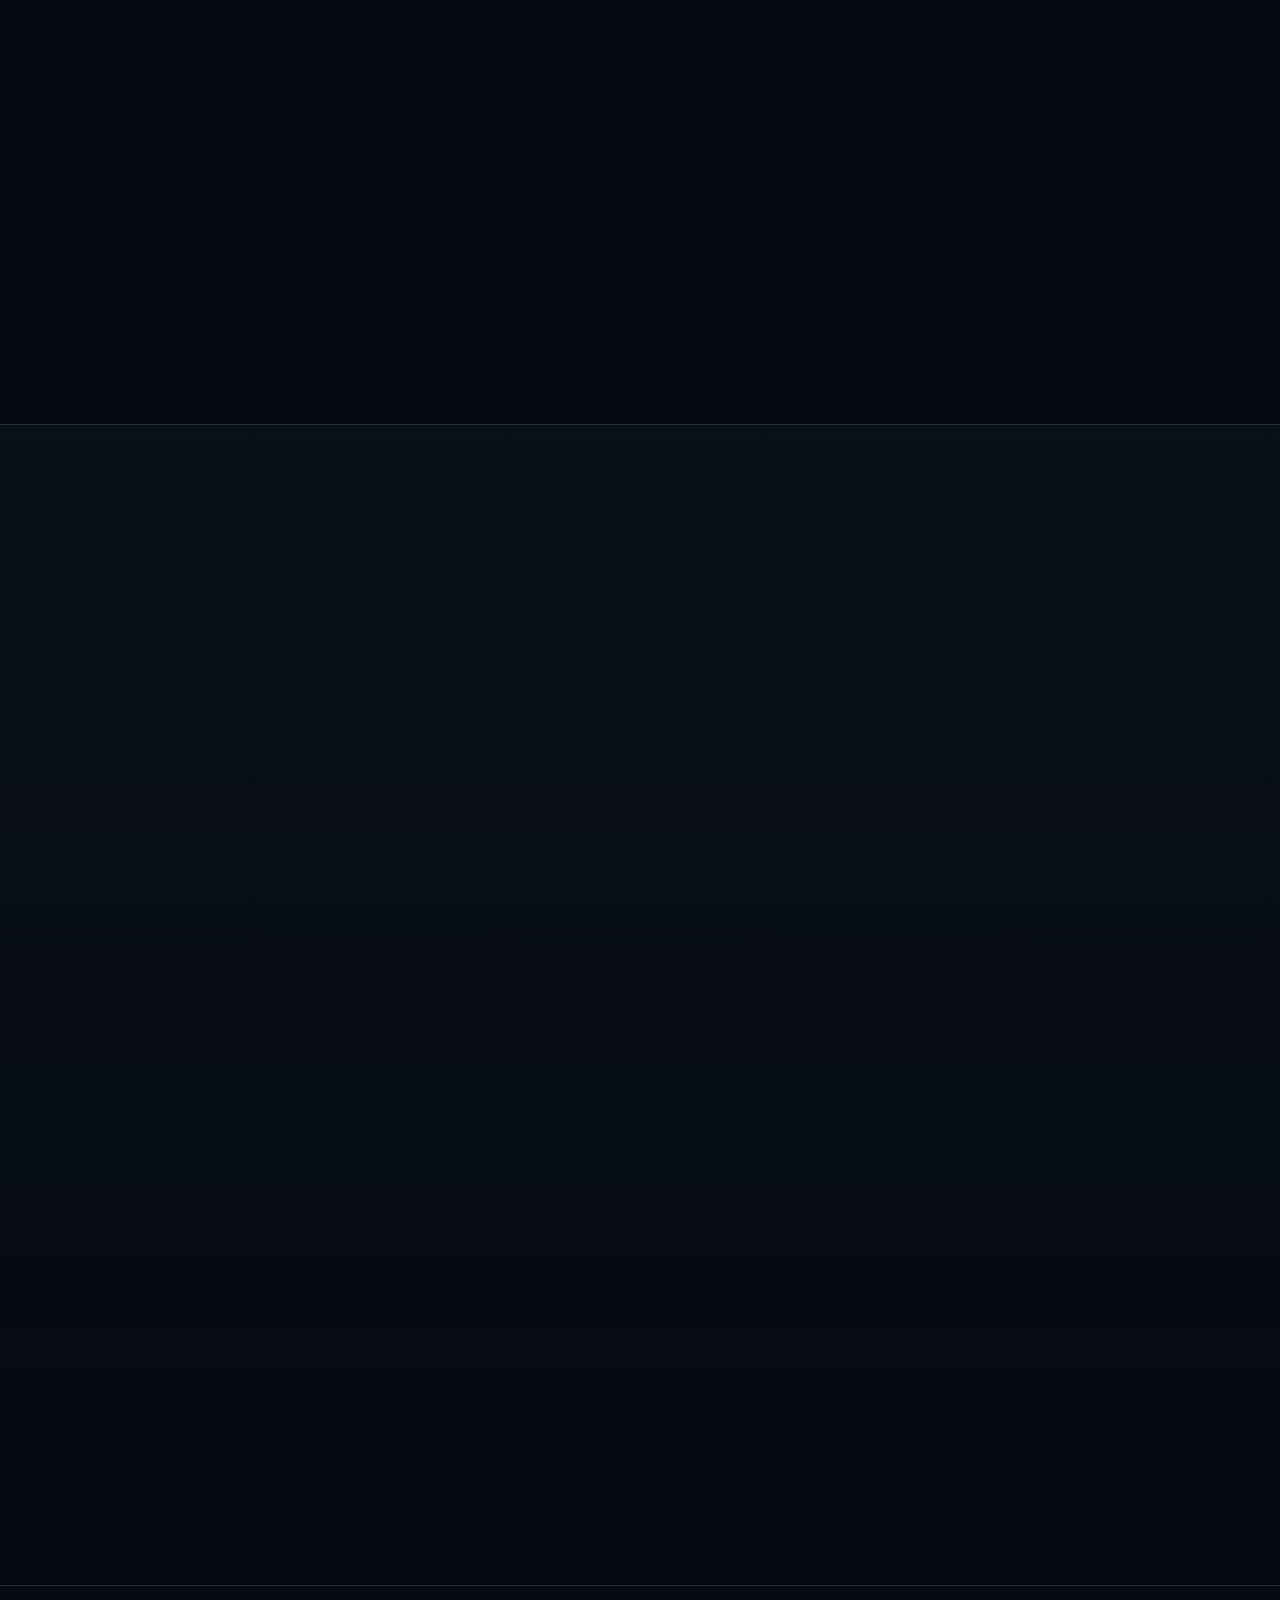
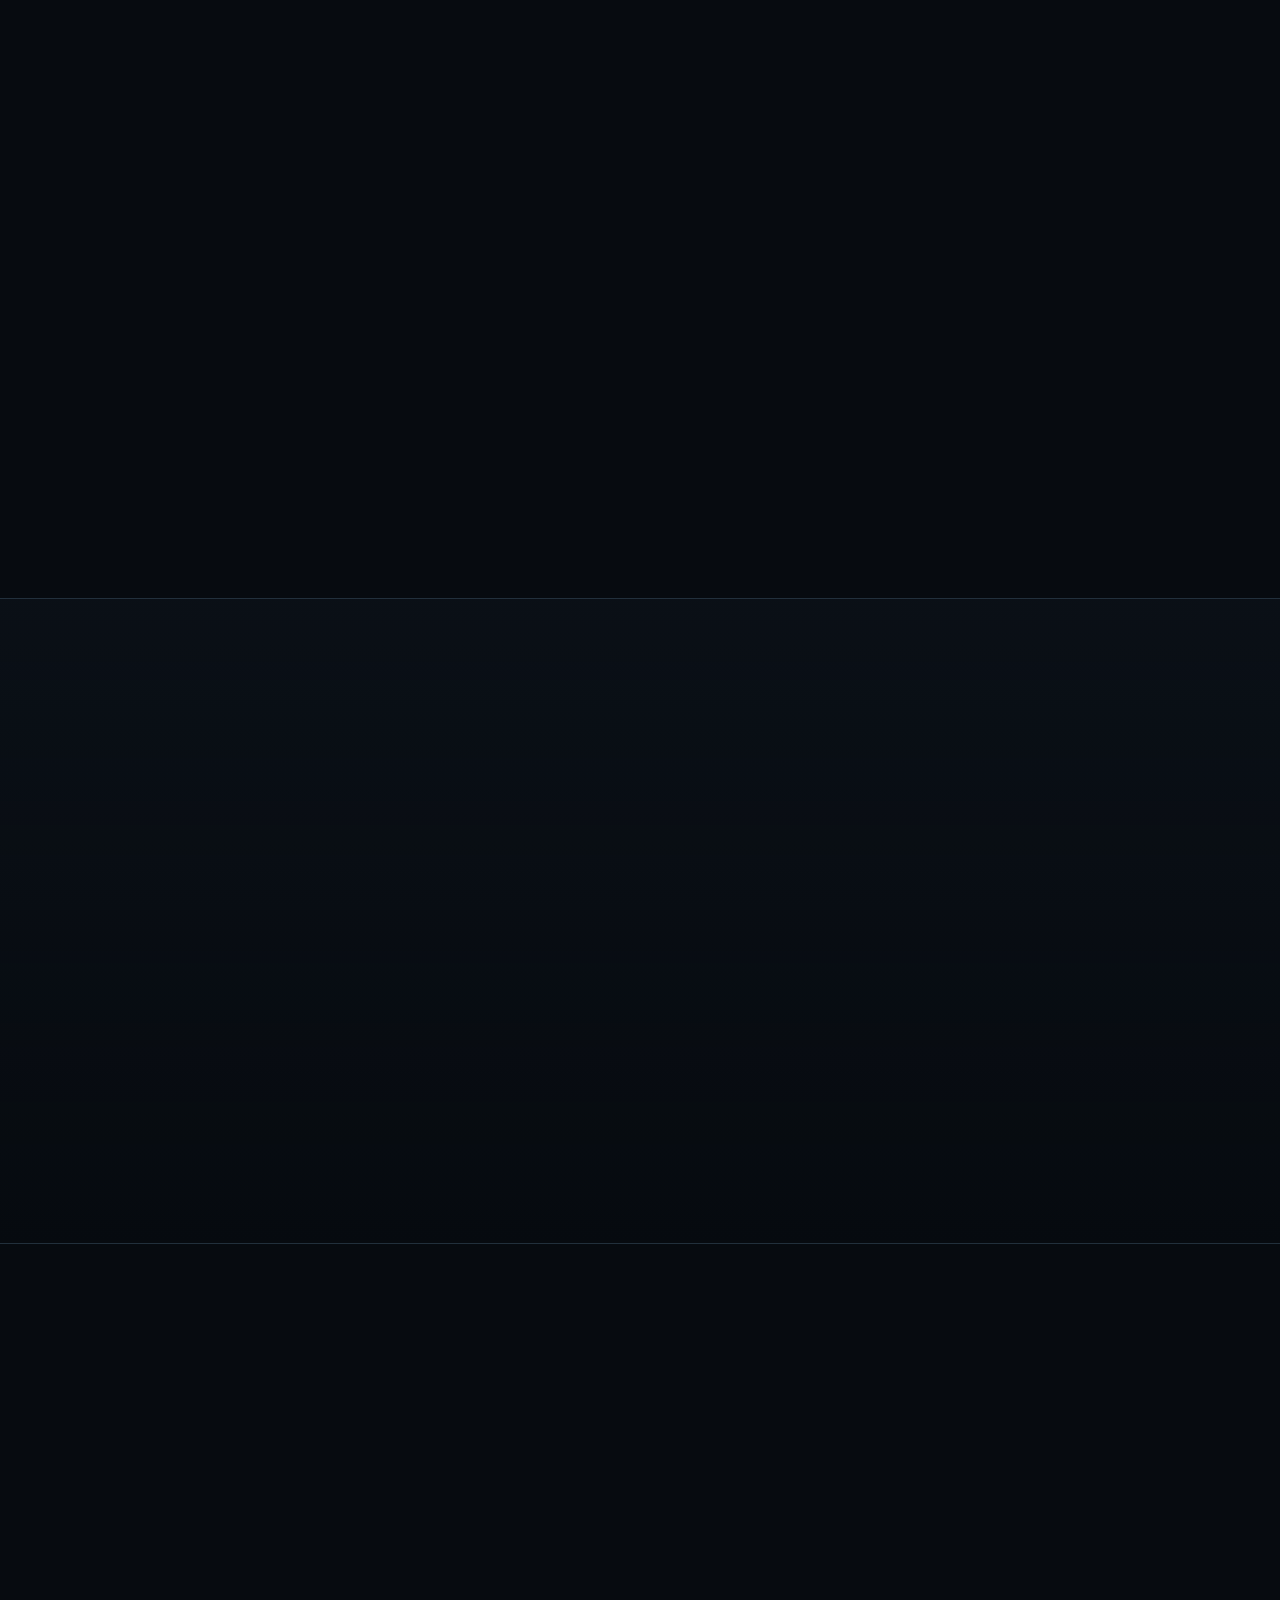
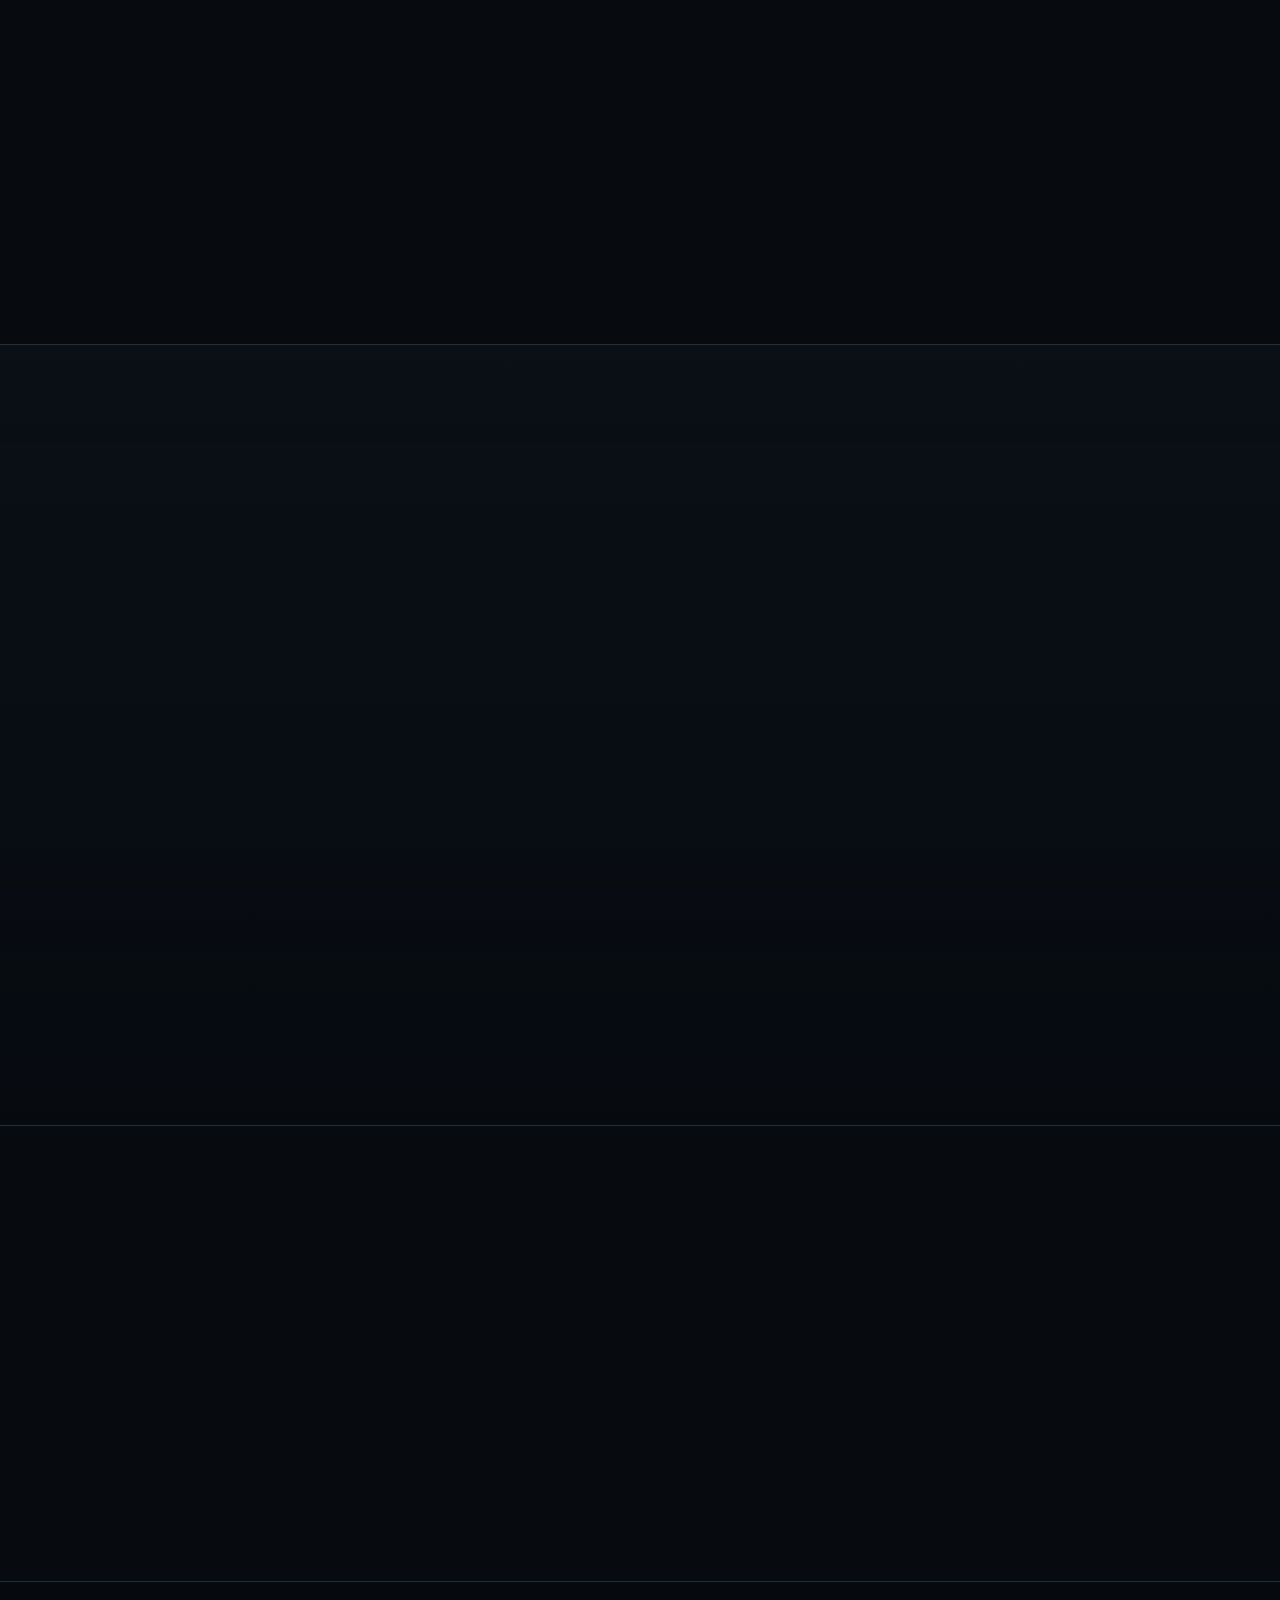
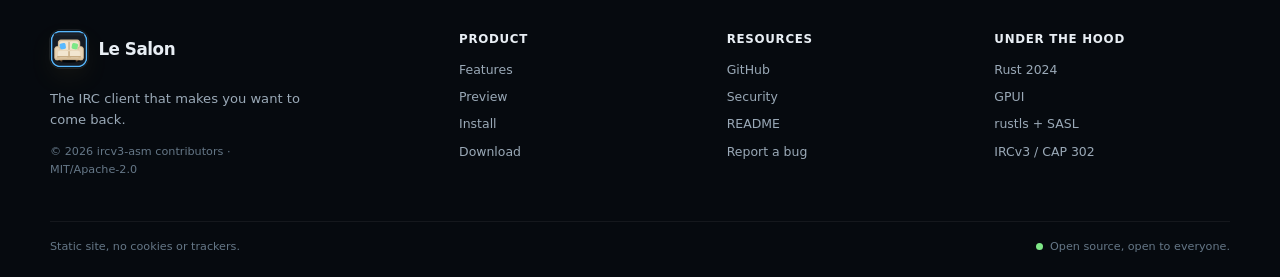
==== commit 60c5b079: "AppImage : fenêtre de repli persistante — version 1.9.4 Le test du catalogue capture la fenêtre puis" ====
--- a/site/index.html
+++ b/site/index.html
@@ -114,9 +114,9 @@
           </div>
 
           <p class="hero-meta">
-            <span class="version-chip" data-version>v1.9.3</span>
+            <span class="version-chip" data-version>v1.9.4</span>
             <span aria-hidden="true">·</span>
-            <span data-size>11,5 Mo</span>
+            <span data-size>11,4 Mo</span>
             <span aria-hidden="true">·</span>
             <span class="lang-fr">AppImage Linux x86_64</span><span class="lang-en">Linux x86_64 AppImage</span>
           </p>
@@ -386,13 +386,13 @@
 
             <p class="install-meta">
               <span class="lang-fr">Linux x86_64</span><span class="lang-en">Linux x86_64</span>
-              · <span data-size>11,5 Mo</span>
-              · <span data-version>v1.9.3</span>
+              · <span data-size>11,4 Mo</span>
+              · <span data-version>v1.9.4</span>
             </p>
 
             <div class="sha-block">
               <span class="sha-label">SHA-256</span>
-              <code data-sha>08f3b6c45682d24bda6b0b3f8cba02ba6a53d61c82f7633d5e2c9ac75a7010c4</code>
+              <code data-sha>b7764c23251ba07af236f9253ebdfef594a9a360ab239ab72c794041db68d60b</code>
             </div>
           </div>
 
@@ -405,8 +405,8 @@
                   <span class="lang-fr">Copier</span><span class="lang-en">Copy</span>
                 </button>
               </div>
-              <pre><code id="install-command" data-command>chmod +x Le-Salon-1.9.3-x86_64.AppImage
-./Le-Salon-1.9.3-x86_64.AppImage</code></pre>
+              <pre><code id="install-command" data-command>chmod +x Le-Salon-1.9.4-x86_64.AppImage
+./Le-Salon-1.9.4-x86_64.AppImage</code></pre>
             </div>
             <p class="code-note">
               <svg class="icon" aria-hidden="true"><use href="#i-alert"></use></svg>
